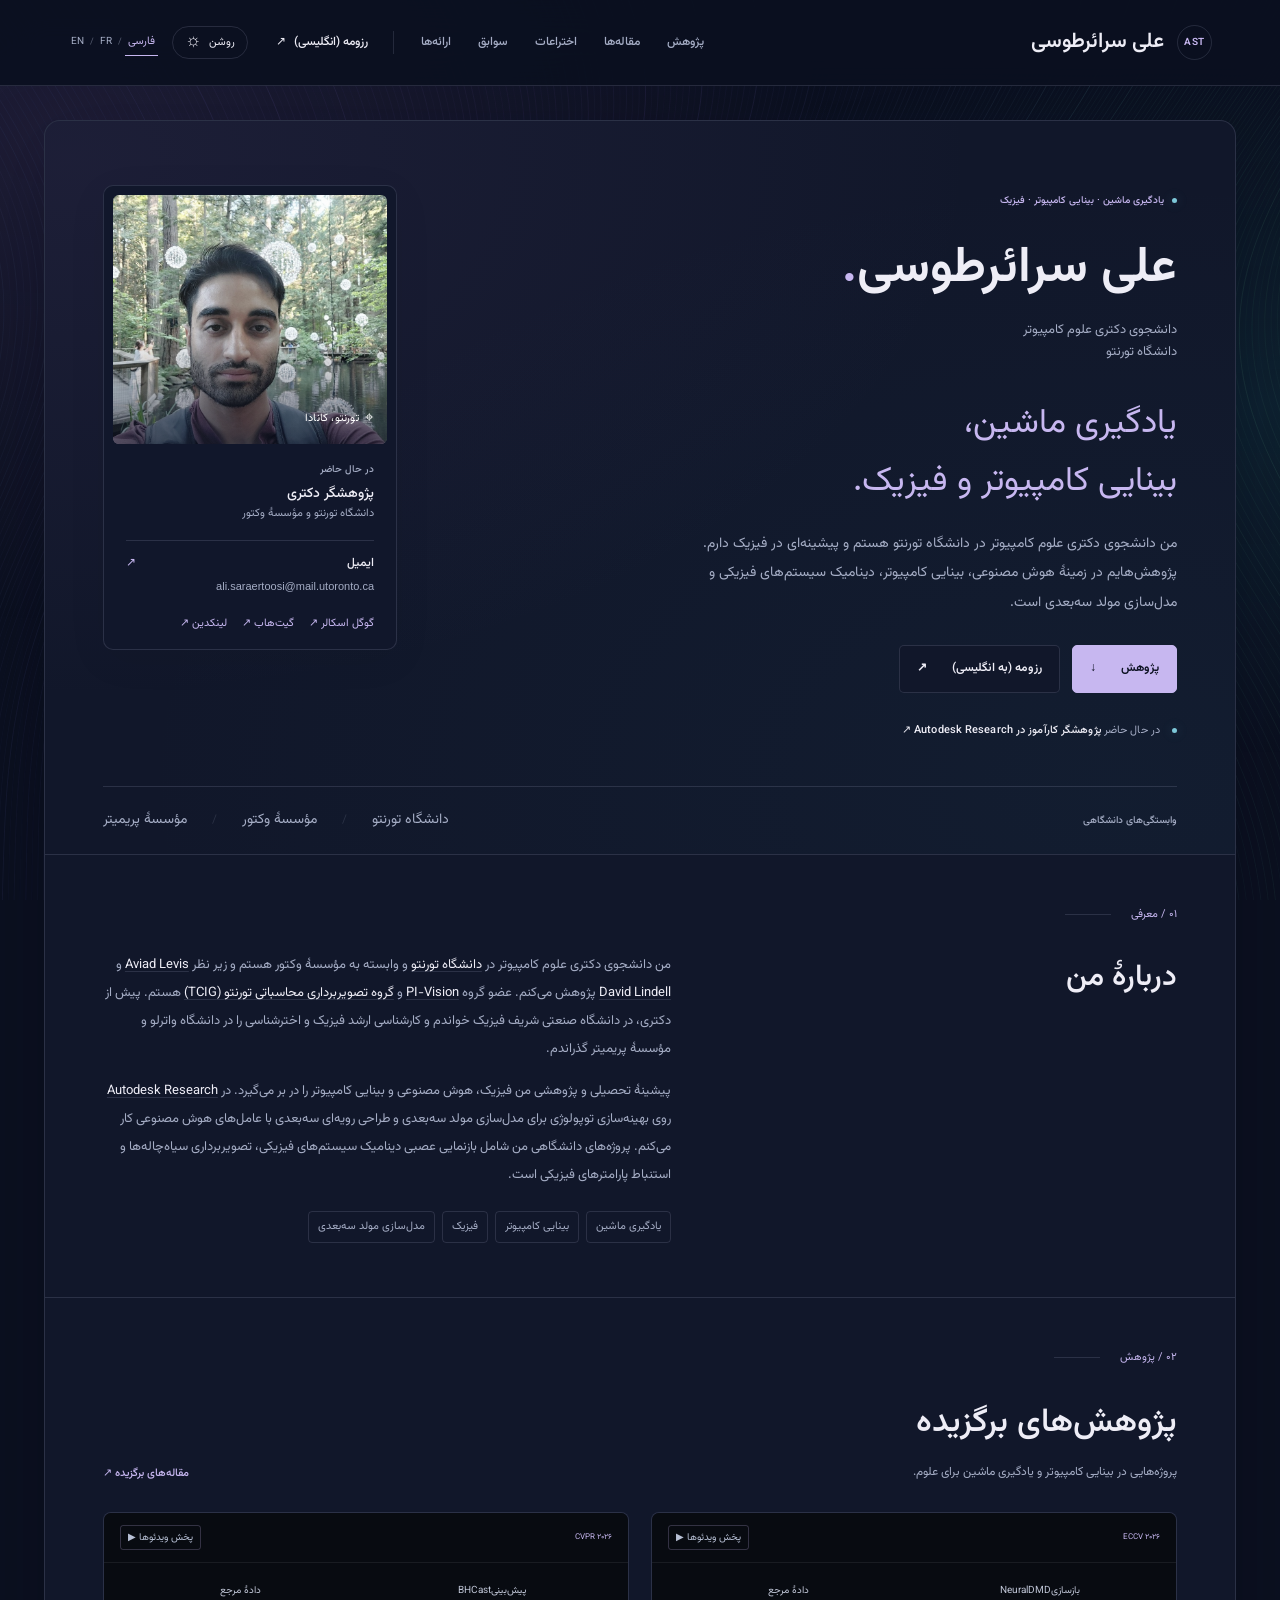
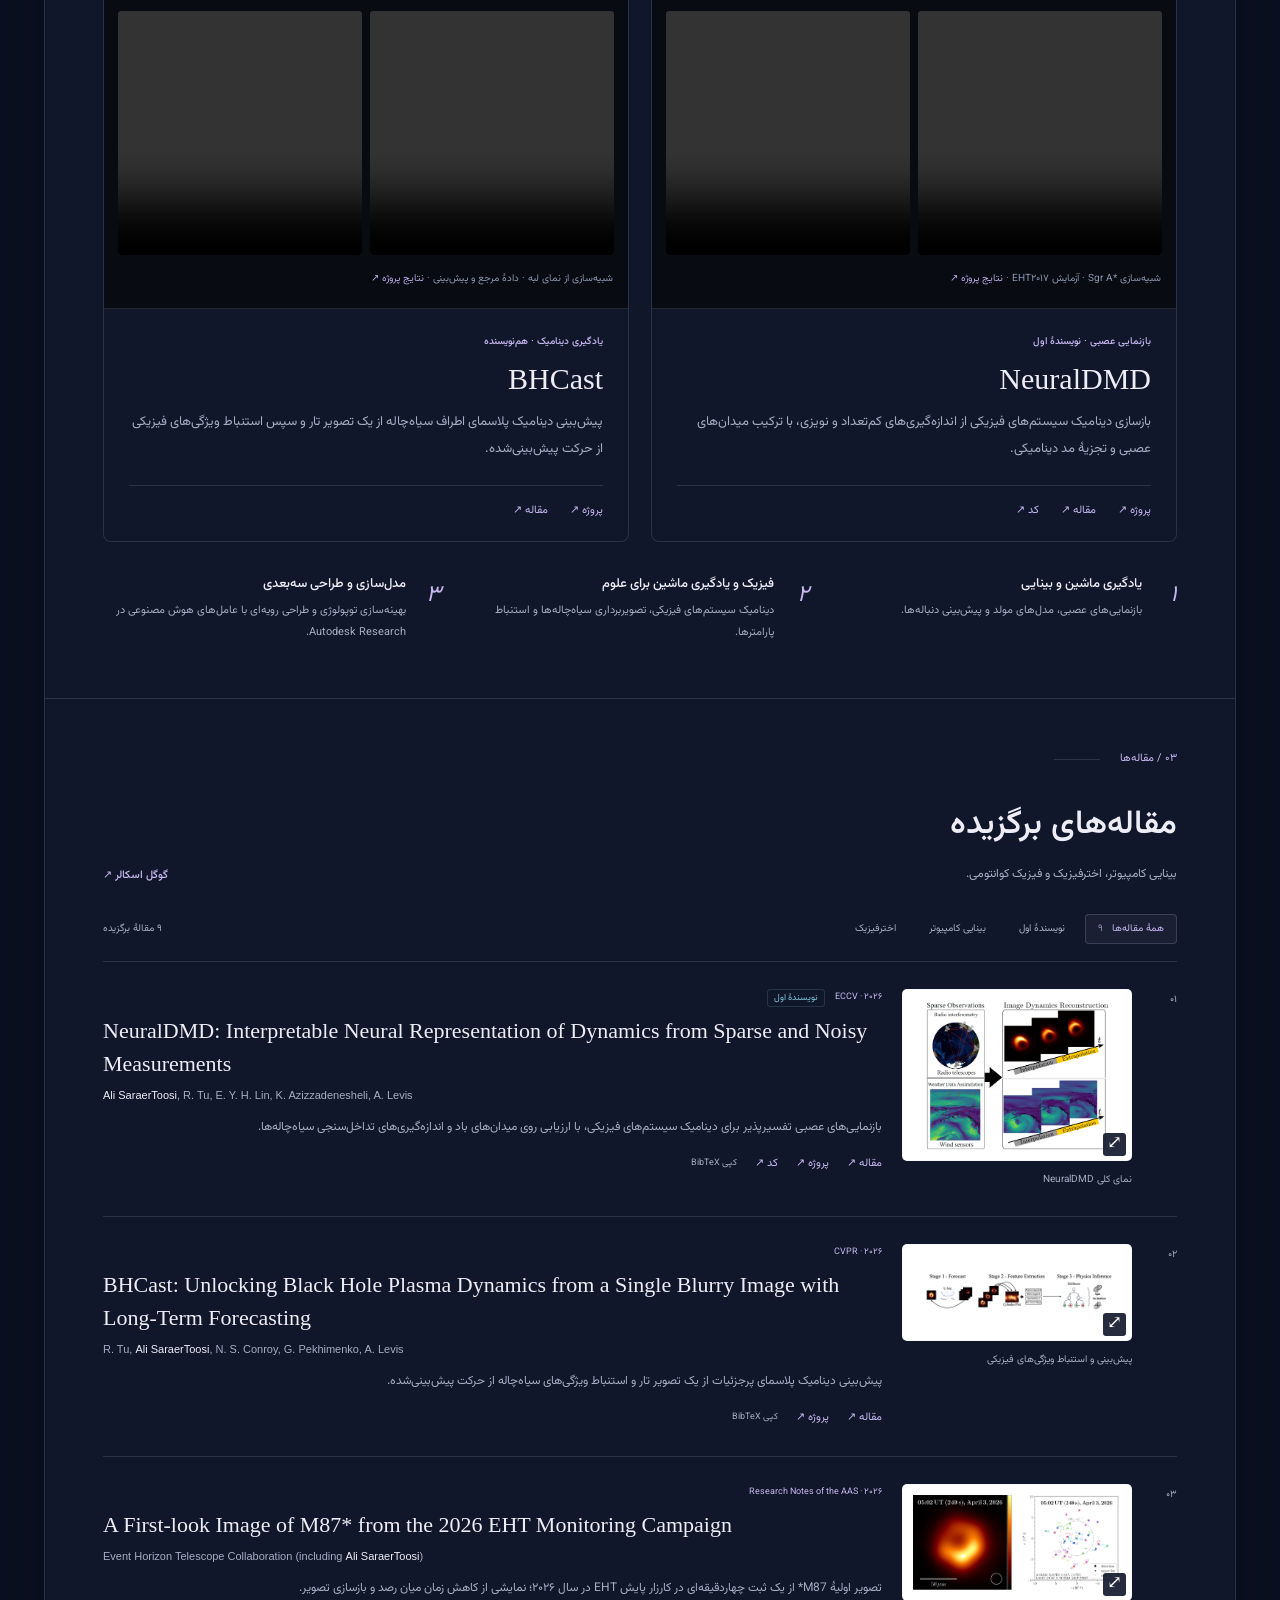
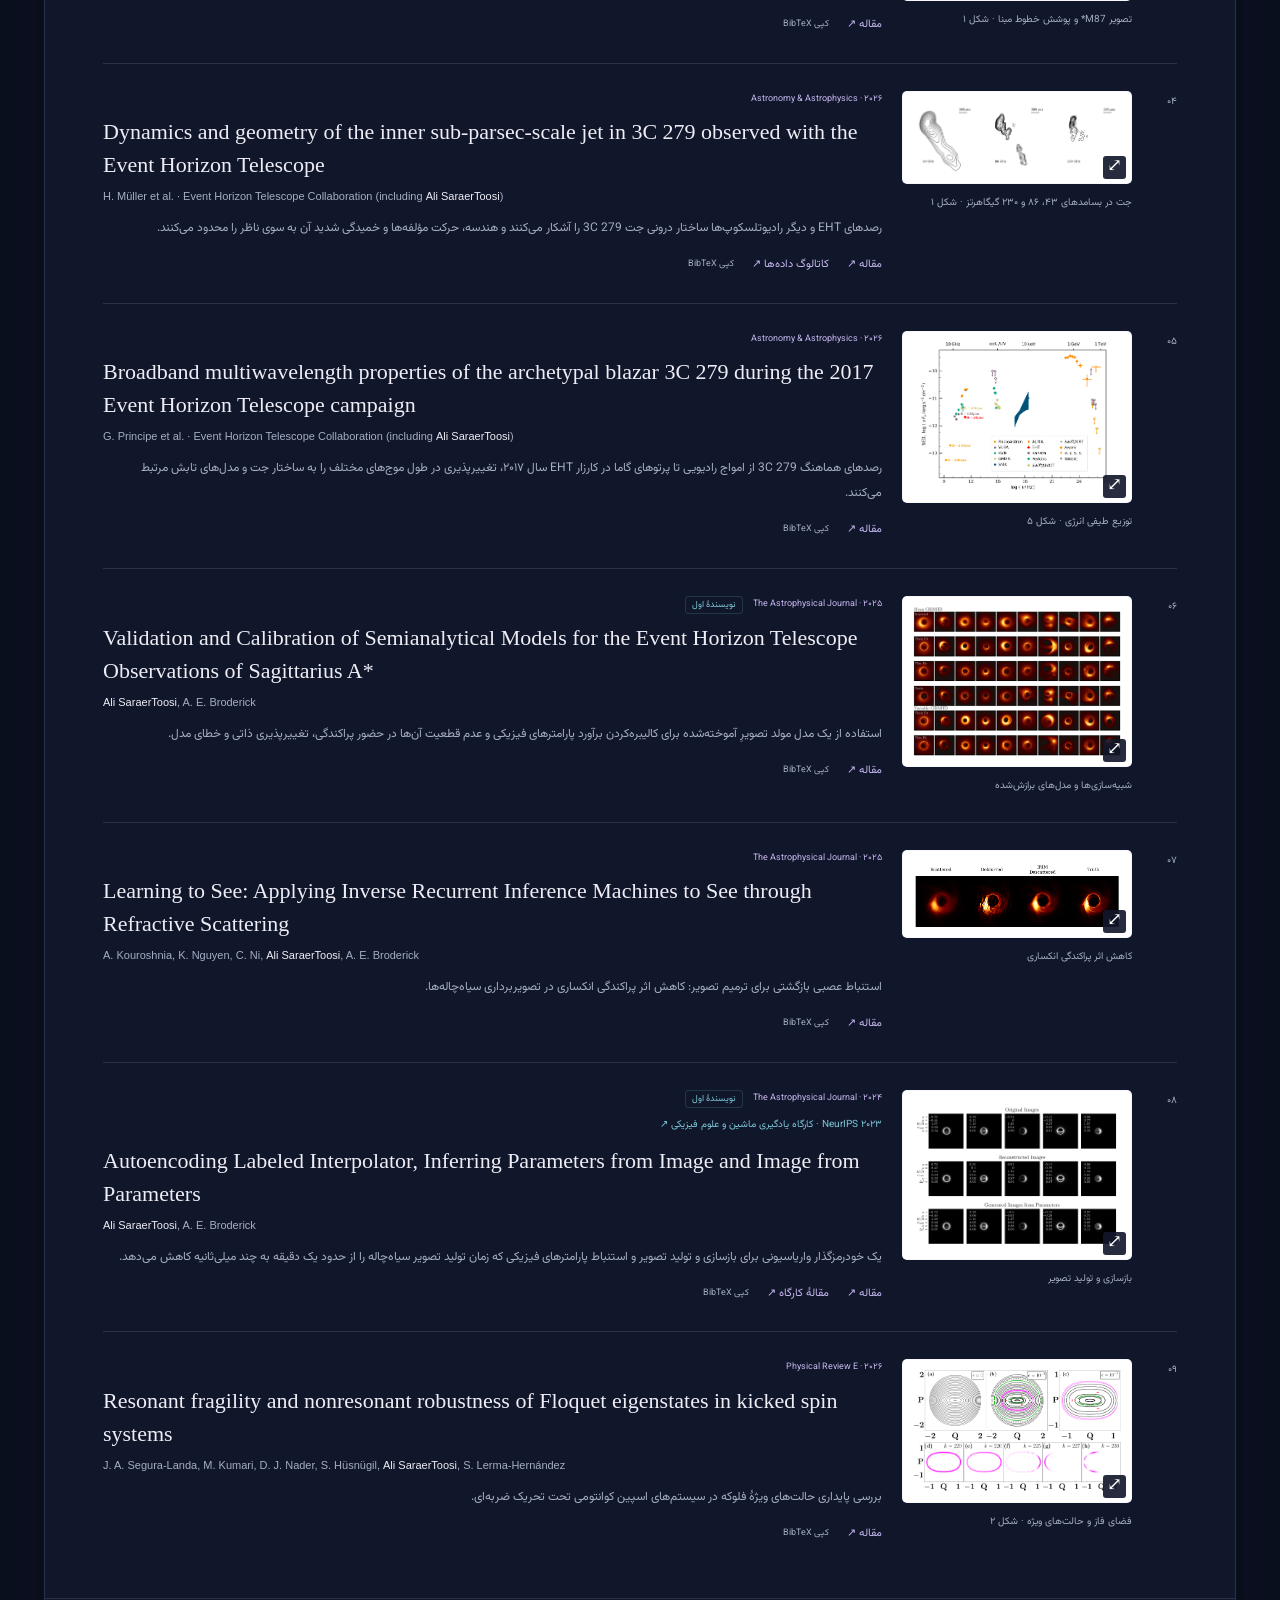
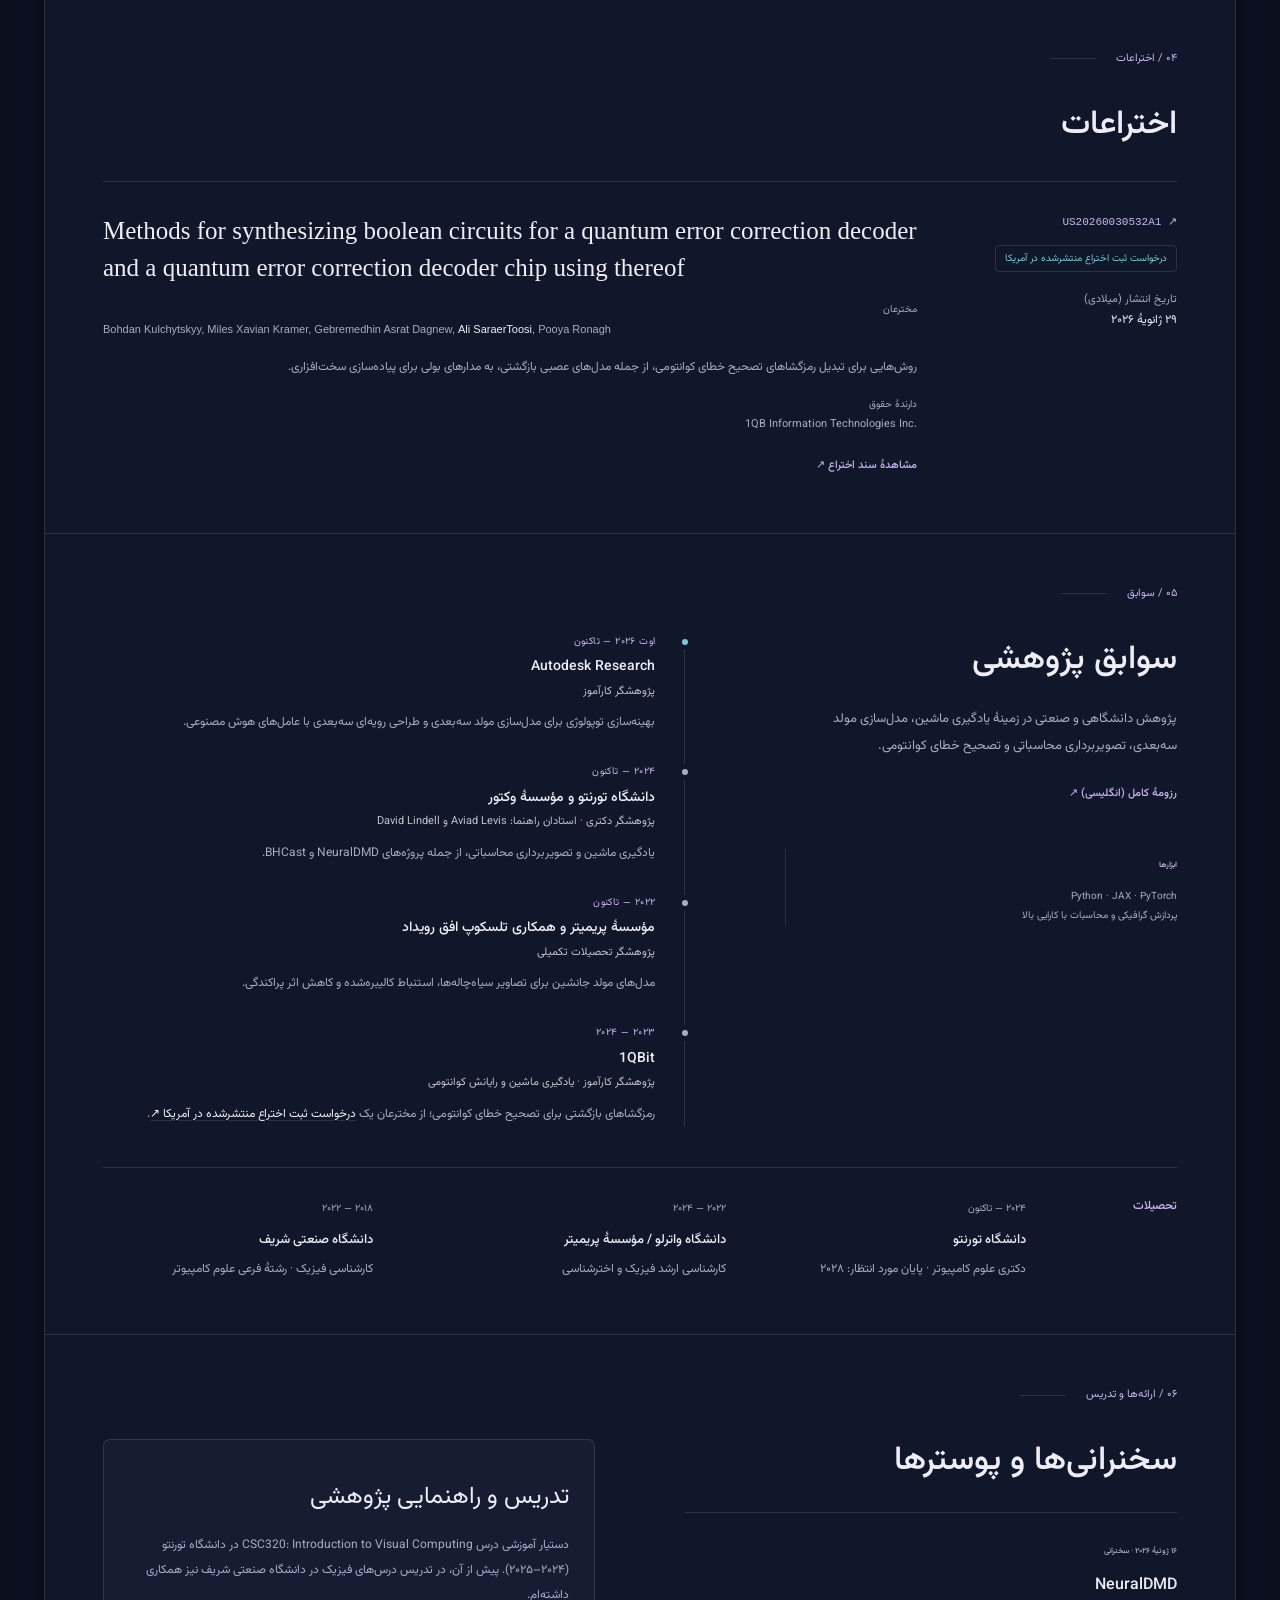
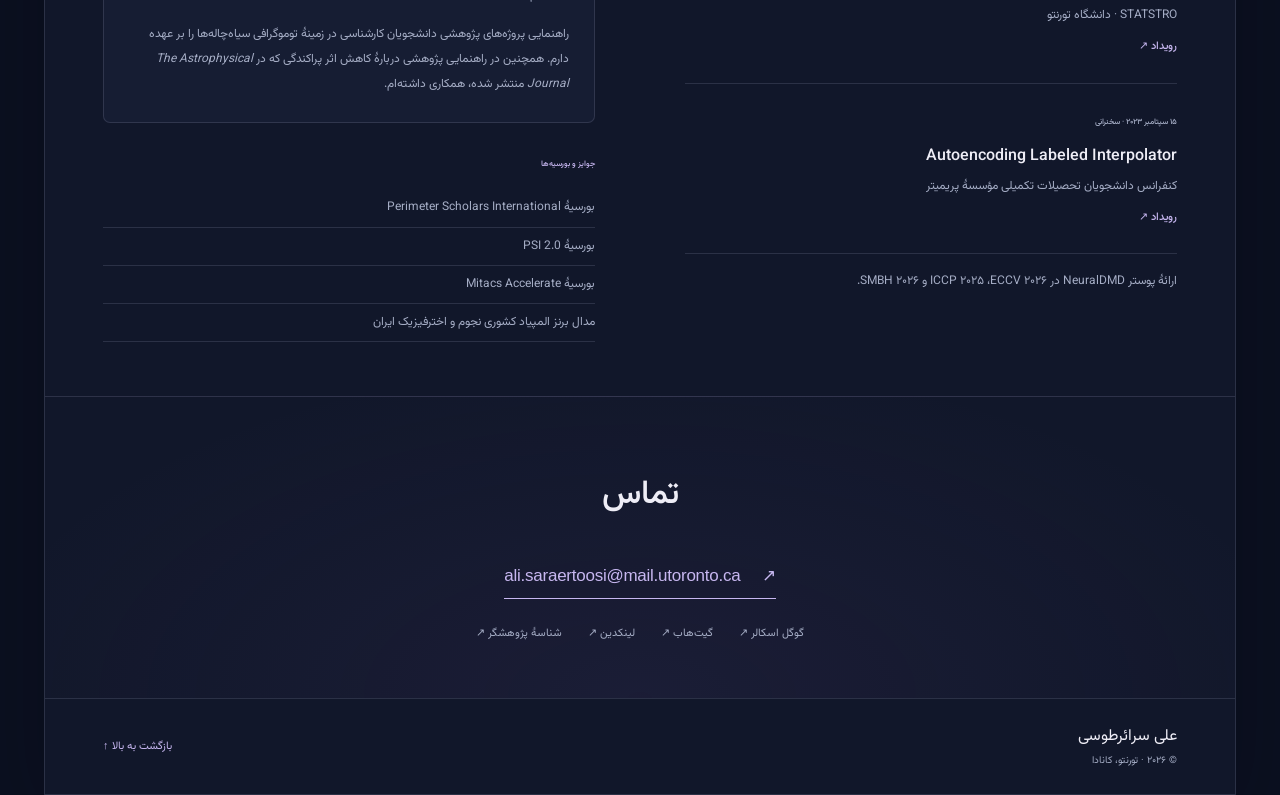
==== fa/index.html @ f3472988 "Add personal academic website Add English, French, and Persian versions with research projects, publ" ====
<!doctype html>
<html lang="fa" dir="rtl" data-theme="dark">
<head>
  <meta charset="utf-8">
  <meta name="viewport" content="width=device-width, initial-scale=1">
  <meta name="theme-color" content="#101427">
  <title>علی سرائرطوسی — یادگیری ماشین، بینایی کامپیوتر و فیزیک</title>
  <meta name="description" content="علی سرائرطوسی، دانشجوی دکتری علوم کامپیوتر در دانشگاه تورنتو، با پیشینهٔ فیزیک و پژوهش در هوش مصنوعی، بینایی کامپیوتر و مدل‌سازی مولد سه‌بعدی.">
  <meta property="og:title" content="علی سرائرطوسی — پژوهش">
  <meta property="og:description" content="دانشجوی دکتری علوم کامپیوتر در دانشگاه تورنتو؛ پژوهش در یادگیری ماشین، بینایی کامپیوتر، فیزیک و مدل‌سازی مولد سه‌بعدی.">
  <meta property="og:type" content="website">
  <link rel="alternate" hreflang="en" href="../index.html">
  <link rel="alternate" hreflang="fr" href="../fr/index.html">
  <link rel="alternate" hreflang="fa" href="index.html">
  <link rel="alternate" hreflang="x-default" href="../index.html">
  <link rel="icon" href="../assets/favicon.svg" type="image/svg+xml">
  <link rel="stylesheet" href="../styles.css">
  <script>try{document.documentElement.dataset.theme=localStorage.getItem('ali-theme')||'dark'}catch(e){}</script>
  <script src="../script.js" defer></script>
</head>
<body>
  <a class="skip-link" href="#main">رفتن به محتوای اصلی</a>
  <div class="ambient" aria-hidden="true"><canvas id="flow-field"></canvas></div>
  <header class="site-header">
    <div class="header-inner">
      <a class="wordmark" href="#home" aria-label="علی سرائرطوسی، صفحهٔ اصلی"><span class="monogram" dir="ltr" lang="en" aria-hidden="true">AST</span><span>علی سرائرطوسی</span></a>
      <button class="menu-toggle" type="button" aria-label="فهرست راهبری" aria-expanded="false" aria-controls="navigation"><span class="menu-label">فهرست</span> <span aria-hidden="true">☰</span></button>
      <nav id="navigation" aria-label="راهبری اصلی">
        <a href="#research">پژوهش</a><a href="#publications">مقاله‌ها</a><a href="#patents">اختراعات</a><a href="#experience">سوابق</a><a href="#talks">ارائه‌ها</a>
        <a class="nav-cv" href="../assets/Ali_SaraerToosi_resume.pdf" target="_blank" rel="noopener">رزومه (انگلیسی) <span aria-hidden="true">↗</span></a>
      </nav>
      <div class="header-controls">
        <div class="language-switch" role="group" aria-label="زبان وب‌سایت" dir="ltr"><a href="../index.html" lang="en" hreflang="en" aria-label="Read the site in English">EN</a><span aria-hidden="true">/</span><a href="../fr/index.html" lang="fr" hreflang="fr" aria-label="Lire le site en français">FR</a><span aria-hidden="true">/</span><a href="index.html" lang="fa" hreflang="fa" aria-label="نسخهٔ فارسی" aria-current="page">فارسی</a></div>
        <button class="theme-toggle" type="button" aria-label="تغییر به پوستهٔ روشن" title="تغییر پوسته"><span class="theme-symbol" aria-hidden="true">☼</span><span class="theme-label">روشن</span></button>
      </div>
    </div>
  </header>
  <main id="main" class="page-shell">
    <section class="hero" id="home" aria-labelledby="name">
      <div class="hero-copy">
        <p class="eyebrow"><span class="status-dot"></span> یادگیری ماشین · بینایی کامپیوتر · فیزیک</p>
        <h1 id="name">علی سرائرطوسی<span class="name-period">.</span></h1>
        <p class="position">دانشجوی دکتری علوم کامپیوتر <span>دانشگاه تورنتو</span></p>
        <h2 class="hero-statement">یادگیری ماشین،<br>بینایی کامپیوتر و فیزیک.</h2>
        <p class="hero-description">من دانشجوی دکتری علوم کامپیوتر در دانشگاه تورنتو هستم و پیشینه‌ای در فیزیک دارم. پژوهش‌هایم در زمینهٔ هوش مصنوعی، بینایی کامپیوتر، دینامیک سیستم‌های فیزیکی و مدل‌سازی مولد سه‌بعدی است.</p>
        <div class="hero-actions"><a class="button primary" href="#research">پژوهش <span aria-hidden="true">↓</span></a><a class="button secondary" href="../assets/Ali_SaraerToosi_resume.pdf" target="_blank" rel="noopener">رزومه (به انگلیسی) <span aria-hidden="true">↗</span></a></div>
        <div class="hero-note"><span class="status-dot" aria-hidden="true"></span><p>در حال حاضر <a href="#experience"><strong>پژوهشگر کارآموز در <bdi lang="en" dir="ltr">Autodesk Research</bdi> ↗</strong></a></p></div>
      </div>
      <aside class="profile-card" aria-label="معرفی و اطلاعات تماس">
        <div class="portrait-wrap"><img class="portrait" src="../assets/headshot.jpg" alt="علی سرائرطوسی" width="800" height="800"><span class="portrait-location"><span aria-hidden="true">⌖</span> تورنتو، کانادا</span></div>
        <div class="profile-details"><p class="eyebrow">در حال حاضر</p><p class="profile-role">پژوهشگر دکتری <span>دانشگاه تورنتو و مؤسسهٔ وکتور</span></p><div class="profile-divider"></div><a class="email-link" href="mailto:ali.saraertoosi@mail.utoronto.ca">ایمیل <span aria-hidden="true">↗</span><span class="email-address" dir="ltr">ali.saraertoosi@mail.utoronto.ca</span></a><div class="profile-links"><a href="https://scholar.google.com/citations?user=lmCaJEsAAAAJ&hl=en" target="_blank" rel="noopener">گوگل اسکالر ↗</a><a href="https://github.com/as2c" target="_blank" rel="noopener">گیت‌هاب ↗</a><a href="https://www.linkedin.com/in/ali-saraer/" target="_blank" rel="noopener">لینکدین ↗</a></div></div>
      </aside>
      <div class="affiliations"><span class="eyebrow">وابستگی‌های دانشگاهی</span><a href="https://www.utoronto.ca/" target="_blank" rel="noopener">دانشگاه تورنتو</a><span class="affiliation-separator">/</span><a href="https://vectorinstitute.ai/" target="_blank" rel="noopener">مؤسسهٔ وکتور</a><span class="affiliation-separator">/</span><a href="https://perimeterinstitute.ca/people/ali-saraertoosi" target="_blank" rel="noopener">مؤسسهٔ پریمیتر</a></div>
    </section>

    <section class="section about-section" id="about" aria-labelledby="about-title">
      <div class="section-label"><span>۰۱ / معرفی</span><span class="label-line"></span></div>
      <div class="about-layout"><h2 id="about-title">دربارهٔ من</h2><div class="about-copy"><p>من دانشجوی دکتری علوم کامپیوتر در <a href="https://www.utoronto.ca/" target="_blank" rel="noopener">دانشگاه تورنتو</a> و وابسته به مؤسسهٔ وکتور هستم و زیر نظر <a href="https://www.aviadlevis.info/" target="_blank" rel="noopener"><bdi lang="en" dir="ltr">Aviad Levis</bdi></a> و <a href="https://davidlindell.com/" target="_blank" rel="noopener"><bdi lang="en" dir="ltr">David Lindell</bdi></a> پژوهش می‌کنم. عضو گروه <a href="https://pi-vision.github.io/people/#ali" target="_blank" rel="noopener"><bdi lang="en" dir="ltr">PI-Vision</bdi></a> و <a href="https://tcig.ca/people#:~:text=Ali%20SaraerToosi" target="_blank" rel="noopener">گروه تصویربرداری محاسباتی تورنتو (<bdi lang="en" dir="ltr">TCIG</bdi>)</a> هستم. پیش از دکتری، در دانشگاه صنعتی شریف فیزیک خواندم و کارشناسی ارشد فیزیک و اخترشناسی را در دانشگاه واترلو و مؤسسهٔ پریمیتر گذراندم.</p><p>پیشینهٔ تحصیلی و پژوهشی من فیزیک، هوش مصنوعی و بینایی کامپیوتر را در بر می‌گیرد. در <a href="#experience"><bdi lang="en" dir="ltr">Autodesk Research</bdi></a> روی بهینه‌سازی توپولوژی برای مدل‌سازی مولد سه‌بعدی و طراحی رویه‌ای سه‌بعدی با عامل‌های هوش مصنوعی کار می‌کنم. پروژه‌های دانشگاهی من شامل بازنمایی عصبی دینامیک سیستم‌های فیزیکی، تصویربرداری سیاه‌چاله‌ها و استنباط پارامترهای فیزیکی است.</p><div class="tags"><span>یادگیری ماشین</span><span>بینایی کامپیوتر</span><span>فیزیک</span><span>مدل‌سازی مولد سه‌بعدی</span></div></div></div>
    </section>

    <section class="section research-section" id="research" aria-labelledby="research-title">
      <div class="section-label"><span>۰۲ / پژوهش</span><span class="label-line"></span></div>
      <div class="section-heading"><div><h2 id="research-title">پژوهش‌های برگزیده</h2><p>پروژه‌هایی در بینایی کامپیوتر و یادگیری ماشین برای علوم.</p></div><a class="text-link" href="#publications">مقاله‌های برگزیده <span aria-hidden="true">↗</span></a></div>
      <div class="featured-grid">
        <article class="feature-card">
          <figure class="project-media" data-project="NeuralDMD" aria-label="نتایج پژوهش NeuralDMD">
            <div class="media-bar"><span><bdi lang="en" dir="ltr">ECCV ۲۰۲۶</bdi></span><button class="media-toggle" type="button" aria-label="توقف ویدئوهای NeuralDMD">توقف ویدئوها Ⅱ</button></div>
            <div class="media-comparison" dir="ltr">
              <div class="media-panel"><span>دادهٔ مرجع</span><video muted autoplay loop playsinline controls preload="metadata" aria-label="آزمایش NeuralDMD: دینامیک شبیه‌سازی‌شدهٔ سیاه‌چاله به‌عنوان مرجع"><source src="../assets/neuraldmd-ground-truth.mp4" type="video/mp4">ویدئو را در <a href="https://neuraldmd.vercel.app/">صفحهٔ پروژهٔ <bdi lang="en" dir="ltr">NeuralDMD</bdi></a>.</video></div>
              <div class="media-panel"><span>بازسازی <bdi lang="en" dir="ltr">NeuralDMD</bdi></span><video muted autoplay loop playsinline controls preload="metadata" aria-label="بازسازی دینامیک شبیه‌سازی‌شدهٔ سیاه‌چاله با NeuralDMD"><source src="../assets/neuraldmd-reconstruction.mp4" type="video/mp4">ویدئو را در <a href="https://neuraldmd.vercel.app/">صفحهٔ پروژهٔ <bdi lang="en" dir="ltr">NeuralDMD</bdi></a>.</video></div>
            </div>
            <figcaption>شبیه‌سازی <bdi lang="en" dir="ltr">Sgr A*</bdi> · آزمایش <bdi lang="en" dir="ltr">EHT۲۰۱۷</bdi> · <a href="https://neuraldmd.vercel.app/" target="_blank" rel="noopener">نتایج پروژه ↗</a></figcaption>
          </figure>
          <div class="feature-body"><p class="eyebrow">بازنمایی عصبی · نویسندهٔ اول</p><h3 lang="en"><bdi dir="ltr">NeuralDMD</bdi></h3><p>بازسازی دینامیک سیستم‌های فیزیکی از اندازه‌گیری‌های کم‌تعداد و نویزی، با ترکیب میدان‌های عصبی و تجزیهٔ مد دینامیکی.</p><div class="card-links"><a href="https://neuraldmd.vercel.app/" target="_blank" rel="noopener">پروژه <span aria-hidden="true">↗</span></a><a href="https://doi.org/10.1007/978-3-032-37447-9_1" target="_blank" rel="noopener">مقاله ↗</a><a href="https://github.com/as2c/NeuralDMD" target="_blank" rel="noopener">کد ↗</a></div></div>
        </article>
        <article class="feature-card">
          <figure class="project-media" data-project="BHCast" aria-label="نتایج پژوهش BHCast">
            <div class="media-bar"><span><bdi lang="en" dir="ltr">CVPR ۲۰۲۶</bdi></span><button class="media-toggle" type="button" aria-label="توقف ویدئوهای BHCast">توقف ویدئوها Ⅱ</button></div>
            <div class="media-comparison" dir="ltr">
              <div class="media-panel"><span>دادهٔ مرجع</span><video muted autoplay loop playsinline controls preload="metadata" aria-label="آزمایش BHCast: دینامیک شبیه‌سازی‌شدهٔ پلاسمای سیاه‌چاله به‌عنوان مرجع"><source src="../assets/bhcast-ground-truth.mp4" type="video/mp4">ویدئو را در <a href="https://bhcast.cs.toronto.edu/">صفحهٔ پروژهٔ <bdi lang="en" dir="ltr">BHCast</bdi></a>.</video></div>
              <div class="media-panel"><span>پیش‌بینی <bdi lang="en" dir="ltr">BHCast</bdi></span><video muted autoplay loop playsinline controls preload="metadata" aria-label="پیش‌بینی دینامیک شبیه‌سازی‌شدهٔ پلاسمای سیاه‌چاله با BHCast"><source src="../assets/bhcast-forecast.mp4" type="video/mp4">ویدئو را در <a href="https://bhcast.cs.toronto.edu/">صفحهٔ پروژهٔ <bdi lang="en" dir="ltr">BHCast</bdi></a>.</video></div>
            </div>
            <figcaption>شبیه‌سازی از نمای لبه · دادهٔ مرجع و پیش‌بینی · <a href="https://bhcast.cs.toronto.edu/" target="_blank" rel="noopener">نتایج پروژه ↗</a></figcaption>
          </figure>
          <div class="feature-body"><p class="eyebrow">یادگیری دینامیک · هم‌نویسنده</p><h3 lang="en"><bdi dir="ltr">BHCast</bdi></h3><p>پیش‌بینی دینامیک پلاسمای اطراف سیاه‌چاله از یک تصویر تار و سپس استنباط ویژگی‌های فیزیکی از حرکت پیش‌بینی‌شده.</p><div class="card-links"><a href="https://bhcast.cs.toronto.edu/" target="_blank" rel="noopener">پروژه <span aria-hidden="true">↗</span></a><a href="https://arxiv.org/abs/2603.26777" target="_blank" rel="noopener">مقاله ↗</a></div></div>
        </article>
      </div>
      <div class="research-directions"><article><span class="direction-number">۱</span><h3>یادگیری ماشین و بینایی</h3><p>بازنمایی‌های عصبی، مدل‌های مولد و پیش‌بینی دنباله‌ها.</p></article><article><span class="direction-number">۲</span><h3>فیزیک و یادگیری ماشین برای علوم</h3><p>دینامیک سیستم‌های فیزیکی، تصویربرداری سیاه‌چاله‌ها و استنباط پارامترها.</p></article><article><span class="direction-number">۳</span><h3>مدل‌سازی و طراحی سه‌بعدی</h3><p>بهینه‌سازی توپولوژی و طراحی رویه‌ای با عامل‌های هوش مصنوعی در <bdi lang="en" dir="ltr">Autodesk Research</bdi>.</p></article></div>
    </section>

    <section class="section publications-section" id="publications" aria-labelledby="publications-title">
      <div class="section-label"><span>۰۳ / مقاله‌ها</span><span class="label-line"></span></div>
      <div class="section-heading"><div><h2 id="publications-title">مقاله‌های برگزیده</h2><p>بینایی کامپیوتر، اخترفیزیک و فیزیک کوانتومی.</p></div><a class="text-link" href="https://scholar.google.com/citations?user=lmCaJEsAAAAJ&hl=en" target="_blank" rel="noopener">گوگل اسکالر ↗</a></div>
      <div class="publication-controls"><div class="filters" role="group" aria-label="فیلتر مقاله‌ها"><button type="button" class="filter active" data-filter="all" aria-pressed="true">همهٔ مقاله‌ها <span>۹</span></button><button type="button" class="filter" data-filter="first" aria-pressed="false">نویسندهٔ اول</button><button type="button" class="filter" data-filter="vision" aria-pressed="false">بینایی کامپیوتر</button><button type="button" class="filter" data-filter="astro" aria-pressed="false">اخترفیزیک</button></div><span id="publication-count" class="publication-count" aria-live="polite">۹ مقالهٔ برگزیده</span></div>
      <div id="publication-list" class="publication-list"></div>
      <noscript><p>مقاله‌های برگزیده و فهرست کامل آثار را در <a href="https://scholar.google.com/citations?user=lmCaJEsAAAAJ&hl=en"><bdi lang="en" dir="ltr">Google Scholar</bdi></a> ببینید.</p></noscript>
    </section>

    <section class="section patents-section" id="patents" aria-labelledby="patents-title">
      <div class="section-label"><span>۰۴ / اختراعات</span><span class="label-line"></span></div>
      <div class="section-heading"><h2 id="patents-title">اختراعات</h2></div>
      <div id="patent-list" class="patent-list"></div>
      <noscript><p><a href="https://patents.google.com/patent/US20260030532A1/en" target="_blank" rel="noopener"><bdi lang="en" dir="ltr">US20260030532A1</bdi> · درخواست ثبت اختراع منتشرشده در آمریکا ↗</a></p></noscript>
    </section>

    <section class="section" id="experience" aria-labelledby="experience-title">
      <div class="section-label"><span>۰۵ / سوابق</span><span class="label-line"></span></div>
      <div class="experience-layout"><div class="experience-intro"><h2 id="experience-title">سوابق پژوهشی</h2><p>پژوهش دانشگاهی و صنعتی در زمینهٔ یادگیری ماشین، مدل‌سازی مولد سه‌بعدی، تصویربرداری محاسباتی و تصحیح خطای کوانتومی.</p><a class="text-link" href="../assets/Ali_SaraerToosi_resume.pdf" target="_blank" rel="noopener">رزومهٔ کامل (انگلیسی) ↗</a><div class="skills-note"><span class="eyebrow">ابزارها</span><p><bdi lang="en" dir="ltr">Python · JAX · PyTorch</bdi><br>پردازش گرافیکی و محاسبات با کارایی بالا</p></div></div><div class="timeline"><article><span class="timeline-dot"></span><p class="timeline-date">اوت ۲۰۲۶ — تاکنون</p><h3 lang="en"><bdi dir="ltr">Autodesk Research</bdi></h3><p class="timeline-role">پژوهشگر کارآموز</p><p>بهینه‌سازی توپولوژی برای مدل‌سازی مولد سه‌بعدی و طراحی رویه‌ای سه‌بعدی با عامل‌های هوش مصنوعی.</p></article><article><span class="timeline-dot"></span><p class="timeline-date">۲۰۲۴ — تاکنون</p><h3>دانشگاه تورنتو و مؤسسهٔ وکتور</h3><p class="timeline-role">پژوهشگر دکتری · استادان راهنما: <bdi lang="en" dir="ltr">Aviad Levis</bdi> و <bdi lang="en" dir="ltr">David Lindell</bdi></p><p>یادگیری ماشین و تصویربرداری محاسباتی، از جمله پروژه‌های <bdi lang="en" dir="ltr">NeuralDMD</bdi> و <bdi lang="en" dir="ltr">BHCast</bdi>.</p></article><article><span class="timeline-dot"></span><p class="timeline-date">۲۰۲۲ — تاکنون</p><h3>مؤسسهٔ پریمیتر و همکاری تلسکوپ افق رویداد</h3><p class="timeline-role">پژوهشگر تحصیلات تکمیلی</p><p>مدل‌های مولد جانشین برای تصاویر سیاه‌چاله‌ها، استنباط کالیبره‌شده و کاهش اثر پراکندگی.</p></article><article><span class="timeline-dot"></span><p class="timeline-date">۲۰۲۳ — ۲۰۲۴</p><h3 lang="en"><bdi dir="ltr">1QBit</bdi></h3><p class="timeline-role">پژوهشگر کارآموز · یادگیری ماشین و رایانش کوانتومی</p><p>رمزگشاهای بازگشتی برای تصحیح خطای کوانتومی؛ از مخترعان یک <a href="#patents">درخواست ثبت اختراع منتشرشده در آمریکا ↗</a>.</p></article></div></div>
      <div class="education"><p class="eyebrow">تحصیلات</p><div><span class="education-years">۲۰۲۴ — تاکنون</span><h3>دانشگاه تورنتو</h3><p>دکتری علوم کامپیوتر · پایان مورد انتظار: ۲۰۲۸</p></div><div><span class="education-years">۲۰۲۲ — ۲۰۲۴</span><h3>دانشگاه واترلو / مؤسسهٔ پریمیتر</h3><p>کارشناسی ارشد فیزیک و اخترشناسی</p></div><div><span class="education-years">۲۰۱۸ — ۲۰۲۲</span><h3>دانشگاه صنعتی شریف</h3><p>کارشناسی فیزیک · رشتهٔ فرعی علوم کامپیوتر</p></div></div>
    </section>

    <section class="section community-section" id="talks" aria-labelledby="talks-title">
      <div class="section-label"><span>۰۶ / ارائه‌ها و تدریس</span><span class="label-line"></span></div>
      <div class="community-grid"><div><h2 id="talks-title">سخنرانی‌ها و پوسترها</h2><div class="talk-item"><span class="eyebrow">۱۶ ژوئیهٔ ۲۰۲۶ · سخنرانی</span><h3 lang="en"><bdi dir="ltr">NeuralDMD</bdi></h3><p><bdi lang="en" dir="ltr">STATSTRO</bdi> · دانشگاه تورنتو</p><a class="text-link" href="https://statstro.com/" target="_blank" rel="noopener">رویداد ↗</a></div><div class="talk-item"><span class="eyebrow">۱۵ سپتامبر ۲۰۲۳ · سخنرانی</span><h3 lang="en"><bdi dir="ltr">Autoencoding Labeled Interpolator</bdi></h3><p>کنفرانس دانشجویان تحصیلات تکمیلی مؤسسهٔ پریمیتر</p><a class="text-link" href="https://events.perimeterinstitute.ca/event/49/contributions/853/" target="_blank" rel="noopener">رویداد ↗</a></div><p class="poster-note">ارائهٔ پوستر <bdi lang="en" dir="ltr">NeuralDMD</bdi> در <bdi lang="en" dir="ltr">ECCV ۲۰۲۶</bdi>، <bdi lang="en" dir="ltr">ICCP ۲۰۲۵</bdi> و <bdi lang="en" dir="ltr">SMBH ۲۰۲۶</bdi>.</p></div><div class="community-aside"><article><h3>تدریس و راهنمایی پژوهشی</h3><p>دستیار آموزشی درس <bdi lang="en" dir="ltr">CSC320: Introduction to Visual Computing</bdi> در دانشگاه تورنتو (۲۰۲۴–۲۰۲۵). پیش از آن، در تدریس درس‌های فیزیک در دانشگاه صنعتی شریف نیز همکاری داشته‌ام.</p><p>راهنمایی پروژه‌های پژوهشی دانشجویان کارشناسی در زمینهٔ توموگرافی سیاه‌چاله‌ها را بر عهده دارم. همچنین در راهنمایی پژوهشی دربارهٔ کاهش اثر پراکندگی که در <em lang="en" dir="ltr">The Astrophysical Journal</em> منتشر شده، همکاری داشته‌ام.</p></article><article class="awards"><span class="eyebrow">جوایز و بورسیه‌ها</span><ul><li>بورسیهٔ <bdi lang="en" dir="ltr">Perimeter Scholars International</bdi></li><li>بورسیهٔ <bdi lang="en" dir="ltr">PSI 2.0</bdi></li><li>بورسیهٔ <bdi lang="en" dir="ltr">Mitacs Accelerate</bdi></li><li>مدال برنز المپیاد کشوری نجوم و اخترفیزیک ایران</li></ul></article></div></div>
    </section>

    <section class="contact-section" id="contact" aria-labelledby="contact-title"><h2 id="contact-title">تماس</h2><a class="contact-email" dir="ltr" href="mailto:ali.saraertoosi@mail.utoronto.ca">ali.saraertoosi@mail.utoronto.ca <span aria-hidden="true">↗</span></a><div class="contact-links"><a href="https://scholar.google.com/citations?user=lmCaJEsAAAAJ&hl=en" target="_blank" rel="noopener">گوگل اسکالر ↗</a><a href="https://github.com/as2c" target="_blank" rel="noopener">گیت‌هاب ↗</a><a href="https://www.linkedin.com/in/ali-saraer/" target="_blank" rel="noopener">لینکدین ↗</a><a href="https://orcid.org/0009-0003-4620-8448" target="_blank" rel="noopener">شناسهٔ پژوهشگر ↗</a></div></section>
    <footer><a class="footer-name" href="#home">علی سرائرطوسی<span>© ۲۰۲۶ · تورنتو، کانادا</span></a><a class="back-top" href="#home">بازگشت به بالا ↑</a></footer>
  </main>
  <div class="toast" role="status" aria-live="polite"></div>
</body>
</html>
---- styles.css ----
@charset "UTF-8";
@font-face{font-family:Vazirmatn;src:url('assets/Vazirmatn-Variable.woff2') format('woff2');font-weight:100 900;font-style:normal;font-display:swap}
:root{--bg:#0b1020;--surface:#11172a;--surface2:#161d33;--text:#eeedf6;--muted:#a5adc5;--accent:#c7b7f0;--accent2:#7dc7d8;--line:rgba(191,192,224,.15);--header:rgba(11,16,32,.9);--card:#11172b;--shadow:0 20px 80px #03061238;--serif:Georgia,'Times New Roman',serif;--sans:Inter,-apple-system,BlinkMacSystemFont,'Segoe UI',sans-serif;--mono:'SFMono-Regular',Consolas,monospace}
[data-theme=light]{--bg:#eaeaf2;--surface:#faf9fc;--surface2:#f0eef7;--text:#202237;--muted:#61667d;--accent:#6e4a9e;--accent2:#27748e;--line:rgba(60,51,93,.16);--header:rgba(250,249,252,.93);--card:#fff;--shadow:0 20px 80px #3733560b}
*{box-sizing:border-box}html{scroll-behavior:auto;scroll-padding-top:102px}body{margin:0;background:var(--bg);color:var(--text);font-family:var(--sans);font-size:15px;line-height:1.75;-webkit-font-smoothing:antialiased}a{color:inherit;text-decoration:none}button{font:inherit;color:inherit;cursor:pointer}button,a{-webkit-tap-highlight-color:transparent}a,button{touch-action:manipulation}a:focus-visible,button:focus-visible,summary:focus-visible{outline:2px solid var(--accent2);outline-offset:5px}::selection{background:#a88bd7;color:#fff}h1,h2,h3,p{margin:0}h1,h2,h3{font-weight:400}h2{font-family:var(--serif);font-size:37px;line-height:1.26;letter-spacing:-1.15px}h3{line-height:1.4}p{color:var(--muted)}img{max-width:100%;display:block}button{border:0;background:none}.skip-link{position:fixed;left:20px;top:-100px;z-index:10;padding:12px 24px;background:var(--accent);color:var(--bg)}.skip-link:focus{top:12px}.ambient{position:fixed;inset:0;z-index:-1;background:radial-gradient(ellipse at 5% 15%,#4f3e6f48,transparent 45%),radial-gradient(ellipse at 100% 45%,#1a657036,transparent 50%)}#flow-field{width:100%;height:100%;opacity:.6}[data-theme=light] #flow-field{opacity:.18}.site-header{height:86px;background:var(--header);border-bottom:1px solid var(--line);backdrop-filter:blur(20px);position:sticky;top:0;z-index:5}.header-inner{max-width:1192px;margin:auto;padding:0 24px;height:100%;display:flex;align-items:center;gap:28px}.wordmark{display:flex;align-items:center;gap:13px;font-family:var(--serif);font-size:20px;font-weight:600;letter-spacing:-.35px;margin-right:auto;white-space:nowrap}.monogram{width:35px;height:35px;display:inline-flex;align-items:center;justify-content:center;border:1px solid var(--line);border-radius:50%;font-size:10px;font-style:normal;letter-spacing:.4px;position:relative;color:var(--accent)}nav{display:flex;align-items:center;gap:27px;font-size:12px;font-weight:500}nav>a{color:var(--muted);transition:color .2s}nav>a:hover,nav>a.current{color:var(--accent)}.nav-cv{color:var(--text);border-left:1px solid var(--line);padding-left:25px}.nav-cv span{margin-left:5px}.theme-toggle{display:flex;align-items:center;justify-content:center;gap:7px;border:1px solid var(--line);border-radius:22px;padding:6px 12px;min-width:75px;font-size:11px;line-height:1.8}.theme-toggle:hover{background:var(--surface2)}.theme-symbol{font-size:18px;line-height:1}.menu-toggle{display:none}.page-shell{max-width:1192px;margin:34px auto 0;background:var(--surface);border:1px solid var(--line);border-radius:16px 16px 0 0;overflow:hidden;box-shadow:var(--shadow)}.hero{padding:64px 58px 0;position:relative;display:grid;grid-template-columns:minmax(0,1fr) 294px;column-gap:58px;background:radial-gradient(ellipse at 2% 5%,#71539420,transparent 55%),radial-gradient(ellipse at 90% 90%,#22657a13,transparent 65%)}.hero-copy{padding-top:7px}.eyebrow{font-family:var(--mono);font-size:9px;font-weight:500;text-transform:uppercase;letter-spacing:1.7px;line-height:1.7;color:var(--accent)}.hero-copy>.eyebrow{display:flex;align-items:center;gap:8px;letter-spacing:1.15px;font-size:9px;white-space:nowrap}.status-dot{height:5px;width:5px;display:inline-block;background:var(--accent2);border-radius:50%;box-shadow:0 0 12px #7dc7d84a;flex-shrink:0}h1{font-family:var(--serif);font-size:59px;line-height:1.18;letter-spacing:-2.5px;margin:20px 0 10px;white-space:nowrap}.name-period{color:var(--accent)}.position{font-size:13px;line-height:1.7}.position>span{display:block;color:var(--muted)}.hero-statement{font-size:36px;line-height:1.27;color:var(--accent);letter-spacing:-.9px;margin:32px 0 19px}.hero-description{font-size:14px;line-height:1.85;max-width:520px;color:var(--muted)}.hero-actions{display:flex;gap:12px;margin-top:27px}.button{display:inline-flex;align-items:center;justify-content:space-between;gap:25px;padding:12px 17px;border-radius:5px;font-size:11px;font-weight:600;line-height:1.8;transition:transform .2s,background .2s}.button:hover{transform:translateY(-2px)}.primary{background:var(--accent);color:var(--bg);border:1px solid var(--accent)}.secondary{border:1px solid var(--line);color:var(--text);background:var(--surface)}.secondary:hover{background:var(--surface2)}.hero-note{display:flex;align-items:center;gap:12px;margin:27px 0 32px}.small-orbit{font-size:29px;line-height:1;color:var(--accent2);opacity:.7}.hero-note p{font-size:10px;letter-spacing:.1px}.hero-note strong{font-weight:500;color:var(--text)}.profile-card{background:var(--card);border:1px solid var(--line);border-radius:10px;padding:9px 9px 0;align-self:start;box-shadow:0 10px 40px #0000000f}.portrait-wrap{position:relative;overflow:hidden;border-radius:6px}.portrait{width:100%;height:auto;aspect-ratio:1.1;object-fit:cover;object-position:center 55%;filter:saturate(.64);transition:filter .4s}.portrait:hover{filter:saturate(1)}.portrait-wrap:after{content:'';position:absolute;inset:55% 0 0;background:linear-gradient(transparent,#080b1e95);pointer-events:none}.portrait-location{position:absolute;left:14px;bottom:11px;z-index:1;font-size:9px;color:#fff;letter-spacing:.2px;display:flex;gap:6px;align-items:center}.portrait-location span{font-size:15px}.profile-details{padding:17px 13px 14px}.profile-details>.eyebrow{font-size:8px;letter-spacing:1.4px;color:var(--muted)}.profile-role{color:var(--text);font-size:13px;font-weight:500;line-height:1.6;margin:5px 0 0}.profile-role>span{color:var(--muted);font-size:10px;font-weight:400;display:block}.profile-divider{border-top:1px solid var(--line);margin:17px 0 12px}.email-link{display:block;font-size:11px;font-weight:500;line-height:1.7}.email-link>span:first-child{float:right;color:var(--accent)}.email-address{display:block;color:var(--muted);font-size:10px;font-weight:400;letter-spacing:-.15px;margin-top:4px}.profile-links{display:flex;gap:15px;margin-top:17px;font-size:9px;color:var(--accent)}.profile-links a:hover{text-decoration:underline}.affiliations{grid-column:1/-1;display:flex;align-items:center;gap:25px;border-top:1px solid var(--line);padding:23px 0;margin-top:13px;line-height:1.5}.affiliations>.eyebrow{font-size:8px;color:var(--muted);letter-spacing:1.4px;margin-right:auto}.affiliations>a{font-family:var(--serif);color:var(--muted);font-size:16px}.affiliations>a:hover{color:var(--accent)}.affiliation-separator{font-size:12px;color:var(--line)}.section{padding:49px 58px 54px;border-top:1px solid var(--line);scroll-margin-top:0}.section-label{display:flex;align-items:center;gap:20px;margin-bottom:27px}.section-label>span:first-child{color:var(--accent);font-family:var(--mono);font-size:9px;text-transform:uppercase;letter-spacing:1.7px;white-space:nowrap}.label-line{height:1px;width:46px;background:var(--line)}.about-layout{display:grid;grid-template-columns:.93fr 1.2fr;gap:66px}.about-layout h2{font-size:30px;letter-spacing:-.75px;line-height:1.4}.about-copy{font-size:12px;line-height:1.95}.about-copy p+p{margin-top:14px}.about-copy a,.timeline a{color:var(--text);text-decoration:underline;text-decoration-color:var(--line);text-underline-offset:3px}.about-copy a:hover,.timeline a:hover{color:var(--accent)}.tags{display:flex;flex-wrap:wrap;gap:7px;margin-top:21px}.tags span{border:1px solid var(--line);padding:3px 9px;border-radius:4px;font-size:9px;color:var(--muted)}.section-heading{display:flex;align-items:flex-end;justify-content:space-between;gap:20px;margin-bottom:28px}.section-heading p{font-size:12px;margin-top:9px}.text-link{font-size:10px;font-weight:500;color:var(--accent);white-space:nowrap;display:inline-block;line-height:1.8}.text-link:hover{text-decoration:underline;text-underline-offset:4px}.featured-grid{display:grid;grid-template-columns:1fr 1fr;gap:22px}.feature-card{border:1px solid var(--line);border-radius:8px;overflow:hidden;background:var(--card);transition:transform .25s,border-color .25s}.feature-card:hover{transform:translateY(-3px);border-color:#a69ac550}.feature-body{padding:24px 25px 20px}.feature-body>.eyebrow{font-size:8px;letter-spacing:1.15px}.feature-body h3{font-family:var(--serif);font-size:30px;letter-spacing:-.6px;margin:8px 0 9px}.feature-body>p:not(.eyebrow){font-size:12px;line-height:1.9;min-height:68px}.card-links{display:flex;gap:22px;margin-top:21px;padding-top:14px;border-top:1px solid var(--line);font-size:10px;color:var(--accent)}.card-links>a:hover{color:var(--text)}.art-note{font-size:8px;text-align:right;color:var(--muted);margin-top:9px;opacity:.75}.research-directions{display:grid;grid-template-columns:1fr 1fr 1fr;gap:30px;margin-top:33px}.research-directions article{position:relative;padding-left:25px}.direction-number{position:absolute;top:-2px;left:0;font-family:var(--serif);font-size:18px;font-style:italic;color:var(--accent)}.research-directions h3{font-size:12px;font-weight:500;margin-bottom:7px}.research-directions p{font-size:10px;line-height:1.9}.publication-controls{display:flex;justify-content:space-between;align-items:center;border-bottom:1px solid var(--line);padding-bottom:17px;gap:12px}.filters{display:flex;gap:7px;flex-wrap:wrap}.filter{font-size:9px;padding:6px 12px;border-radius:4px;border:1px solid transparent;color:var(--muted);line-height:1.6}.filter:hover{color:var(--text);background:var(--surface2)}.filter.active{border:1px solid #c7b7f033;background:#c7b7f00d;color:var(--accent)}.filter span{margin-left:8px;opacity:.7}.publication-count{font-family:var(--mono);font-size:8px;color:var(--muted);white-space:nowrap}.publication{display:grid;grid-template-columns:25px minmax(0,1fr);gap:15px;padding:27px 0;border-bottom:1px solid var(--line)}.publication:last-child{border:0;padding-bottom:0}.pub-number{font-family:var(--mono);font-size:9px;line-height:1.5;color:var(--muted);padding-top:3px}.pub-top{display:flex;align-items:center;gap:10px;margin-bottom:7px}.pub-venue{font-family:var(--mono);font-size:8px;color:var(--accent);text-transform:uppercase;letter-spacing:.8px}.pub-badge{font-size:8px;color:var(--accent2);border:1px solid #7dc7d82b;border-radius:3px;padding:0 6px;line-height:1.8}.pub-title{font-family:var(--serif);font-size:20px;line-height:1.5;letter-spacing:-.2px;max-width:900px}.pub-title a:hover{color:var(--accent)}.pub-authors{font-size:10px;line-height:1.8;margin-top:6px}.pub-authors strong{color:var(--text);font-weight:500}.pub-summary{font-size:11px;margin-top:9px;line-height:1.85;max-width:850px}.pub-actions{display:flex;align-items:center;gap:18px;font-size:9px;margin-top:13px;color:var(--accent)}.pub-actions>a:hover{text-decoration:underline}.bib-button{font-size:9px;padding:0;color:var(--muted)}.bib-button:hover{color:var(--accent)}.publication[hidden]{display:none}.experience-layout{display:grid;grid-template-columns:.8fr 1.2fr;gap:95px}.experience-intro>p{font-size:12px;line-height:1.9;margin:18px 0}.skills-note{border-left:1px solid var(--line);padding-left:15px;margin-top:42px}.skills-note .eyebrow{font-size:8px}.skills-note p{font-size:10px;margin-top:8px;line-height:1.9}.timeline{border-left:1px solid var(--line);margin:0 0 0 5px;padding-left:29px}.timeline article{position:relative;padding-bottom:28px}.timeline article:last-child{padding-bottom:0}.timeline-dot{width:6px;height:6px;border-radius:50%;position:absolute;left:-33px;top:7px;background:var(--muted);box-shadow:0 0 0 5px var(--surface)}.timeline article:first-child .timeline-dot{background:var(--accent2)}.timeline-date{font-size:8px;font-family:var(--mono);letter-spacing:.4px;color:var(--accent)}.timeline h3{font-size:14px;font-weight:500;margin:7px 0 3px}.timeline-role{font-size:10px;color:var(--text);opacity:.8;margin-bottom:8px}.timeline article>p:last-child{font-size:11px;line-height:1.85}.education{border-top:1px solid var(--line);margin-top:41px;padding-top:25px;display:grid;grid-template-columns:.45fr 1fr 1.2fr 1fr;gap:30px}.education>.eyebrow{font-size:8px;padding-top:2px}.education-years{font-family:var(--mono);font-size:8px;color:var(--muted)}.education h3{font-size:11px;margin:6px 0 5px;font-weight:500}.education p{font-size:9px;line-height:1.9}.community-grid{display:grid;grid-template-columns:1fr 1fr;gap:90px}.community-grid h2{font-size:33px;margin-bottom:23px}.talk-item{padding:22px 0;border-top:1px solid var(--line)}.talk-item .eyebrow{font-size:8px;color:var(--muted);letter-spacing:.5px}.talk-item h3{font-size:13px;font-weight:500;margin-top:8px}.talk-item p{font-size:10px;margin:4px 0}.talk-item .text-link{font-size:9px;margin-top:5px}.poster-note{font-size:9px;line-height:1.9;padding-top:15px;border-top:1px solid var(--line)}.community-aside{padding-top:6px}.community-aside>article{padding:25px;background:var(--surface2);border:1px solid var(--line);border-radius:7px}.community-aside h3{font-family:var(--serif);font-size:24px;letter-spacing:-.4px;margin:11px 0 14px}.community-aside .eyebrow{font-size:8px}.community-aside p{font-size:11px;line-height:1.9}.community-aside p+p{margin-top:13px}.community-aside>.awards{background:none;border:0;padding:25px 0 0}.awards ul{list-style:none;margin:12px 0 0;padding:0}.awards li{font-size:10px;color:var(--muted);padding:6px 0;border-bottom:1px solid var(--line)}.contact-section{text-align:center;padding:56px 30px 53px;border-top:1px solid var(--line);background:radial-gradient(ellipse at 50% 100%,#6b4c951c,transparent 80%)}.contact-orbit{font-size:36px;color:var(--accent);line-height:1;margin-bottom:19px}.contact-section h2{font-size:39px;margin:14px 0 16px}.contact-section>p:not(.eyebrow){font-size:11px}.contact-email{display:inline-block;margin:20px 0 24px;font-size:17px;color:var(--accent);border-bottom:1px solid var(--accent);padding-bottom:6px;letter-spacing:-.25px}.contact-email>span{margin-left:17px}.contact-email:hover{color:var(--text)}.contact-links{display:flex;justify-content:center;gap:26px;color:var(--muted);font-size:9px}.contact-links>a:hover{color:var(--accent)}footer{border-top:1px solid var(--line);padding:26px 58px;display:flex;align-items:center;justify-content:space-between;gap:20px}.footer-name{font-family:var(--serif);font-size:14px;line-height:1.5}.footer-name>span{display:block;font-family:var(--sans);font-size:8px;color:var(--muted);margin-top:4px}.footer-note{font-family:var(--serif);font-size:12px;font-style:italic;color:var(--muted)}.back-top{font-size:9px;color:var(--accent)}.toast{position:fixed;bottom:24px;left:50%;transform:translate(-50%,20px);padding:10px 20px;border:1px solid var(--line);border-radius:6px;background:var(--surface2);color:var(--text);box-shadow:var(--shadow);font-size:12px;z-index:20;opacity:0;pointer-events:none;transition:opacity .2s,transform .2s;max-width:90vw}.toast.visible{opacity:1;transform:translate(-50%,0)}

.project-media{margin:0;background:#080b11;border-bottom:1px solid var(--line);color:#d5d9e6}
.media-bar{padding:12px 16px;display:flex;justify-content:space-between;align-items:center;gap:12px;border-bottom:1px solid #ffffff12;font-family:var(--mono);font-size:8px;letter-spacing:1px;color:#c7b7f0}
.media-toggle{padding:4px 7px;border:1px solid #c7b7f039;border-radius:3px;color:#b8c1d6;font-family:var(--sans);font-size:9px;line-height:1.5;letter-spacing:0;white-space:nowrap}
.media-toggle:hover{color:#fff;background:#c7b7f014}
.media-comparison{display:grid;grid-template-columns:minmax(0,1fr) minmax(0,1fr);gap:8px;padding:14px 14px 5px}
.media-panel{min-width:0;text-align:center}
.media-panel>span{display:block;font-size:9px;color:#c0c6d7;margin-bottom:7px;line-height:1.5}
.media-panel video{display:block;width:100%;height:auto;aspect-ratio:1;object-fit:contain;background:#000;border-radius:3px}
.project-media figcaption{font-size:8px;color:#8997b1;line-height:1.7;padding:9px 15px 14px;min-height:48px}
.project-media figcaption>a{color:#bba9e5;white-space:nowrap}
.project-media figcaption>a:hover{text-decoration:underline}
.hero-note a:hover{text-decoration:underline;text-underline-offset:4px}
@media(max-width:980px) and (min-width:561px){.media-bar{padding:10px;letter-spacing:.5px}.media-comparison{padding:10px 8px 3px;gap:5px}.media-panel>span{font-size:8px}.media-toggle{font-size:8px}.project-media figcaption{font-size:7px;padding:8px 10px 12px}}
@media(max-width:560px){.media-bar{padding:11px 14px}.media-panel>span{font-size:8px}.media-comparison{padding:12px 10px 3px}.project-media figcaption{font-size:7px;padding:9px 12px 12px}.monogram{font-size:9px}}
@media(min-width:1550px){.page-shell{margin-top:44px}.hero{padding-top:72px}.hero-statement{margin-top:39px}.hero-note{margin-bottom:43px}}
@media(max-width:1200px){.page-shell{margin:26px 28px 0}.hero{padding:48px 40px 0;column-gap:38px;grid-template-columns:minmax(0,1fr) 270px}h1{font-size:51px}.hero-statement{font-size:32px}.section{padding:42px 40px 48px}.hero-copy>.eyebrow{font-size:8px;letter-spacing:.9px}.header-inner{padding:0 40px}.experience-layout{gap:65px}.about-layout{gap:42px}.community-grid{gap:60px}.affiliations{gap:18px}.affiliations>a{font-size:14px}footer{padding:25px 40px}}
@media(max-width:980px){.header-inner{gap:20px;padding:0 28px}.wordmark{font-size:18px}nav{gap:18px;font-size:11px}.nav-cv{padding-left:16px}.hero{grid-template-columns:minmax(0,1fr) 238px;column-gap:28px;padding:38px 32px 0}h1{font-size:43px;letter-spacing:-1.7px}.hero-copy>.eyebrow{font-size:7px;letter-spacing:.5px}.hero-statement{font-size:29px;margin-top:25px}.hero-description{font-size:12px}.position{font-size:12px}.hero-actions{gap:8px}.button{font-size:10px;gap:14px;padding:10px 13px}.profile-details{padding:15px 9px}.email-address{font-size:9px}.profile-links{gap:13px;font-size:8px}.affiliations{gap:14px}.affiliations>a{font-size:12px}.affiliations>.eyebrow{font-size:7px}.section{padding:38px 32px 42px}h2{font-size:31px}.about-layout{grid-template-columns:.85fr 1.15fr;gap:32px}.about-layout h2{font-size:26px}.about-copy{font-size:11px}.feature-art{height:175px}.feature-body{padding:20px}.feature-body>p:not(.eyebrow){font-size:11px;min-height:80px}.research-directions{gap:20px}.research-directions h3{font-size:11px}.research-directions p{font-size:9px}.education{gap:20px;grid-template-columns:.35fr 1fr 1fr 1fr}.community-grid{gap:38px}.community-grid h2{font-size:29px}.pub-title{font-size:18px}}
@media(max-width:760px){html{scroll-padding-top:80px}.site-header{height:70px}.header-inner{padding:0 23px;gap:15px}.wordmark{font-size:18px;gap:10px}.monogram{width:30px;height:30px;font-size:9px}.theme-toggle{min-width:32px;width:32px;height:32px;padding:0}.theme-label{display:none}.menu-toggle{display:flex;align-items:center;gap:7px;font-size:10px;color:var(--muted);padding:10px 0;order:2}.theme-toggle{order:1}nav{display:none;position:absolute;top:69px;left:0;right:0;background:var(--surface);border-bottom:1px solid var(--line);padding:17px 25px;box-shadow:0 20px 25px #00000020;flex-wrap:wrap;gap:24px;font-size:12px}nav.open{display:flex}.nav-cv{margin-left:auto}.page-shell{margin:20px 17px 0;border-radius:11px 11px 0 0}.hero{padding:30px 26px 0;grid-template-columns:minmax(0,1fr) 210px;gap:25px}h1{font-size:36px;letter-spacing:-1.5px}.hero-copy>.eyebrow{font-size:6px;letter-spacing:.1px;gap:5px}.hero-statement{font-size:25px}.position{font-size:10px}.hero-description{font-size:11px}.hero-actions{flex-wrap:wrap;margin-top:22px;gap:10px}.button{font-size:9px}.hero-note{margin:20px 0}.hero-note p{font-size:8px}.small-orbit{font-size:24px}.profile-role{font-size:11px}.profile-role>span{font-size:9px}.profile-links{gap:11px}.affiliations{gap:12px;flex-wrap:wrap;padding:18px 0;margin-top:0}.affiliations>.eyebrow{width:100%;margin-bottom:1px}.affiliations>a{font-size:13px}.section{padding:33px 26px 38px}.section-label{margin-bottom:22px}.about-layout{grid-template-columns:1fr;gap:20px}.about-layout h2 br{display:none}.about-layout h2{font-size:28px;max-width:380px}.about-copy{font-size:12px}.section-heading{align-items:flex-start;flex-direction:column;gap:13px}h2{font-size:30px}.section-heading p{font-size:11px}.featured-grid{gap:15px}.feature-art{height:155px}.feature-body{padding:18px}.feature-body>.eyebrow{font-size:6px}.feature-body h3{font-size:26px}.feature-body>p:not(.eyebrow){font-size:10px;min-height:100px}.art-label{font-size:6px;left:15px}.venue-label{font-size:7px;left:14px}.card-links{font-size:9px;gap:14px}.research-directions{gap:20px}.research-directions article{padding-left:20px}.research-directions h3{font-size:10px}.research-directions p{font-size:9px}.publication-count{display:none}.filter{padding:6px 10px;font-size:8px}.publication{padding:23px 0;grid-template-columns:18px minmax(0,1fr);gap:10px}.pub-title{font-size:18px}.pub-summary{font-size:10px}.pub-authors{font-size:9px}.pub-badge,.pub-venue{font-size:7px}.experience-layout{grid-template-columns:.75fr 1.25fr;gap:30px}.experience-intro h2{font-size:27px}.experience-intro>p{font-size:11px}.timeline{padding-left:20px}.timeline-dot{left:-24px}.timeline h3{font-size:12px}.timeline-role{font-size:9px}.timeline article>p:last-child{font-size:10px}.education{grid-template-columns:1fr 1fr;gap:20px}.education>.eyebrow{grid-column:1/-1}.community-grid{grid-template-columns:1fr;gap:30px}.community-aside{padding-top:0}.community-grid h2{font-size:31px}.community-aside>article{padding:22px}.contact-section{padding:40px 24px}.contact-section h2{font-size:33px}.contact-email{font-size:15px}.contact-links{gap:20px}.contact-section>p:not(.eyebrow){font-size:10px}footer{padding:23px 26px}.footer-note{display:none}}
@media(max-width:560px){.hero{display:flex;flex-direction:column;gap:27px;padding:30px 23px 0}.hero-copy{padding:0}.hero-copy>.eyebrow{font-size:7px;letter-spacing:.5px;white-space:normal}.status-dot{width:4px;height:4px}h1{font-size:43px;margin:18px 0 10px;letter-spacing:-1.9px}.position{font-size:12px}.hero-statement{font-size:32px;margin:27px 0 16px}.hero-description{font-size:12px;line-height:1.95}.hero-actions{gap:10px;margin-top:23px;flex-wrap:nowrap}.button{font-size:10px;padding:11px 13px;gap:14px}.hero-note{margin:23px 0 0}.hero-note p{font-size:9px}.profile-card{width:100%;display:grid;grid-template-columns:100px minmax(0,1fr);padding:8px;gap:14px;border-radius:7px}.portrait-wrap{height:100%;min-height:166px}.portrait{height:100%;aspect-ratio:auto;object-position:48% center;object-fit:cover}.portrait-wrap:after{inset:0;background:#00000009}.portrait-location{display:none}.profile-details{padding:5px 0 6px;min-width:0}.profile-details>.eyebrow{font-size:7px}.profile-role{font-size:11px}.profile-role>span{font-size:8px;max-width:160px;line-height:1.7}.profile-divider{margin:10px 0 7px}.email-link{font-size:10px}.email-address{font-size:8px;overflow-wrap:anywhere;letter-spacing:-.2px}.profile-links{gap:11px;font-size:8px;margin-top:10px}.affiliations{width:100%;padding:0 0 20px;border-top:0;gap:9px;justify-content:space-between}.affiliations>.eyebrow{font-size:7px;letter-spacing:1.6px;margin-bottom:3px}.affiliations>a{font-size:10px;white-space:nowrap}.affiliation-separator{font-size:9px}.section{padding:31px 23px 35px}.section-label>span:first-child{font-size:8px;letter-spacing:1.4px}.section-label{margin-bottom:20px;gap:15px}.label-line{width:30px}h2{font-size:29px}.about-layout h2{font-size:27px}.about-copy{font-size:11px}.tags{gap:6px}.tags span{font-size:8px;padding:3px 7px}.section-heading{margin-bottom:22px}.section-heading p{font-size:10px}.featured-grid{grid-template-columns:1fr;gap:20px}.feature-art{height:180px}.feature-body{padding:22px}.feature-body>.eyebrow{font-size:7px;letter-spacing:1px}.feature-body>p:not(.eyebrow){font-size:11px;min-height:0;line-height:1.9}.feature-body h3{font-size:29px}.card-links{font-size:10px;gap:24px}.art-label{font-size:7px;left:19px}.venue-label{font-size:7px;left:18px}.art-note{font-size:7px;text-align:left}.research-directions{grid-template-columns:1fr;gap:20px;margin-top:26px}.research-directions article{padding-left:29px}.research-directions h3{font-size:12px;margin-bottom:4px}.research-directions p{font-size:10px}.direction-number{font-size:20px}.filters{gap:4px}.filter{font-size:8px;padding:6px 7px}.filter span{margin-left:4px}.publication-controls{padding-bottom:14px}.publication{grid-template-columns:15px minmax(0,1fr);gap:10px}.pub-top{flex-wrap:wrap;gap:6px}.pub-title{font-size:18px;line-height:1.45}.pub-summary{font-size:10px}.pub-authors{line-height:1.9}.pub-number{font-size:8px}.pub-actions{gap:17px}.experience-layout{grid-template-columns:1fr;gap:33px}.experience-intro h2{font-size:29px}.experience-intro h2 br{display:none}.experience-intro>p{margin:13px 0;max-width:320px}.skills-note{display:none}.timeline{margin-left:3px;padding-left:24px}.timeline-dot{left:-28px}.timeline h3{font-size:13px}.timeline-date{font-size:8px}.timeline-role{font-size:9px}.timeline article>p:last-child{font-size:10px}.education{grid-template-columns:1fr;gap:22px;margin-top:29px}.education-years{float:right;font-size:8px;padding-top:2px}.education h3{font-size:11px;margin-top:0;max-width:65%}.education p{font-size:10px}.community-grid h2{font-size:29px}.talk-item{padding:20px 0}.talk-item h3{font-size:12px}.community-aside h3{font-size:24px}.contact-section{padding:37px 20px}.contact-section h2{font-size:29px}.contact-section>p:not(.eyebrow){font-size:10px;max-width:270px;margin:auto}.contact-email{font-size:12px;letter-spacing:-.2px}.contact-email>span{margin-left:7px}.contact-links{gap:15px;font-size:8px}.contact-orbit{font-size:31px}footer{padding:23px}.footer-name{font-size:13px}.back-top{font-size:8px}}
@media(max-width:360px){.header-inner{padding:0 17px;gap:12px}.wordmark{font-size:16px}.page-shell{margin-left:10px;margin-right:10px}.hero,.section{padding-left:18px;padding-right:18px}h1{font-size:37px}.hero-statement{font-size:29px}.hero-actions{gap:8px}.button{font-size:9px;padding:11px;gap:9px}.profile-card{grid-template-columns:85px minmax(0,1fr);gap:10px}.affiliations>a{font-size:9px}.filter{font-size:7px}.contact-links{gap:12px}}
@media(prefers-reduced-motion:reduce){html{scroll-behavior:auto}*,*:before,*:after{animation:none!important;transition:none!important}}
.header-controls{display:flex;align-items:center;gap:14px;flex-shrink:0}
.language-switch{display:flex;align-items:center;gap:3px;font-family:var(--mono);font-size:10px;line-height:1.5;color:var(--muted)}
.language-switch a{display:inline-flex;align-items:center;justify-content:center;min-height:28px;padding:3px;border-bottom:1px solid transparent}
.language-switch a:hover{color:var(--text)}
.language-switch a[aria-current="page"]{color:var(--accent);border-bottom-color:var(--accent)}
.language-switch>span{font-size:9px;opacity:.5}
.media-panel>span{min-height:27px;display:flex;align-items:center;justify-content:center}
@media(max-width:980px){.header-inner{gap:18px}.header-controls{gap:10px}nav{gap:18px}}
@media(max-width:760px){.header-controls{order:1;gap:10px}.header-inner{gap:15px}.media-panel>span{min-height:24px}}
@media(max-width:560px){.header-inner{padding:0 18px;gap:12px}.wordmark{font-size:16px;gap:9px}.menu-toggle{width:24px;justify-content:center;font-size:16px}.menu-label{display:none}}
@media(max-width:400px){.header-inner{gap:10px}.wordmark{font-size:15px;gap:7px}.wordmark .monogram{width:27px;height:27px}.header-controls{gap:7px}.language-switch{font-size:9px;gap:2px}}
@media(max-width:360px){.wordmark>span:last-child{display:none}.wordmark .monogram{width:30px;height:30px}}
/* Publication figures retain every panel; larger versions open in a dialog. */
.publication{grid-template-columns:25px 230px minmax(0,1fr);gap:20px}
.pub-content{min-width:0}
.pub-figure{margin:0;min-width:0}
.pub-image-button{position:relative;display:block;width:100%;padding:10px;background:#fff;border:1px solid var(--line);border-radius:5px;transition:box-shadow .2s}
.pub-image-button:hover{box-shadow:0 0 0 2px var(--accent)}
.pub-image-button img{width:100%;height:auto;max-height:150px;object-fit:contain}
.zoom-hint{position:absolute;right:5px;bottom:4px;width:23px;height:23px;line-height:22px;border-radius:3px;background:#11172ae8;color:#fff;font-size:18px;text-align:center}
.pub-figure figcaption{margin-top:9px;font-family:var(--mono);font-size:8px;line-height:1.6;color:var(--muted)}
body.figure-open{overflow:hidden}
.figure-dialog{width:min(1040px,calc(100% - 48px));max-width:none;max-height:calc(100dvh - 48px);padding:24px;border:1px solid var(--line);border-radius:10px;background:var(--surface);color:var(--text);box-shadow:0 25px 100px #0008;overflow:auto}
.figure-dialog::backdrop{background:#050815c9;backdrop-filter:blur(5px)}
.figure-dialog-bar{display:flex;align-items:flex-start;gap:20px;margin-bottom:18px}
.figure-dialog h2{font-family:var(--sans);font-size:16px;font-weight:500;line-height:1.5;letter-spacing:0;flex:1}
.figure-close{flex:none;display:grid;place-items:center;width:32px;height:32px;border:1px solid var(--line);border-radius:50%;font-size:25px;line-height:1}
.figure-close:hover{background:var(--surface2)}
.figure-full{display:block;box-sizing:content-box;width:auto;height:auto;max-width:calc(100% - 24px);max-height:65dvh;object-fit:contain;padding:12px;margin:0 auto;background:white;border-radius:3px}
.figure-dialog-caption{display:flex;align-items:baseline;justify-content:space-between;gap:20px;margin-top:16px;font-size:11px;line-height:1.7}
.figure-dialog-caption a{color:var(--accent);white-space:nowrap;text-decoration:underline;text-underline-offset:3px}
@media(max-width:980px){.publication{grid-template-columns:18px 180px minmax(0,1fr);gap:15px}.pub-image-button img{max-height:130px}}
@media(max-width:760px){.publication{grid-template-columns:18px minmax(0,1fr);column-gap:12px;row-gap:14px}.pub-number{grid-column:1;grid-row:1}.pub-figure,.pub-content{grid-column:2}.pub-image-button img{max-height:220px}.pub-figure figcaption{margin-top:7px}.figure-dialog{width:calc(100% - 24px);max-height:calc(100dvh - 24px);padding:16px}.figure-dialog h2{font-size:13px}.figure-dialog-bar{gap:12px}.figure-dialog-caption{flex-direction:column;gap:7px}.figure-full{max-height:60dvh}}
@media(max-width:400px){.pub-image-button img{max-height:200px}}
@media print{.figure-dialog,.zoom-hint{display:none}.pub-image-button{border:0}.pub-image-button img{max-height:130px}.site-header,.ambient,.hero-actions,.profile-links,.filters,.pub-actions,.back-top,.toast,.contact-orbit{display:none}body{background:white;color:#222;font-size:11pt}.page-shell{border:0;margin:0;box-shadow:none;max-width:none}.hero,.section{padding:25px}.hero{grid-template-columns:1fr 220px}.hero-statement{font-size:24px}.profile-card{break-inside:avoid}.feature-card,.publication,.timeline article{break-inside:avoid}p{color:#444}.section{break-inside:auto}.feature-art{height:130px}.contact-section{padding:25px}.contact-email{color:#222}.publication[hidden]{display:grid}.profile-card,.community-aside>article{background:#f9f9f9}a{color:inherit}}

/* Patents use a separate list so new inventions can be added independently. */
.pub-version{font-family:var(--mono);font-size:9px;line-height:1.8;color:var(--accent2);margin:0 0 10px}
.pub-version a:hover{text-decoration:underline;text-underline-offset:3px}
.pub-actions{flex-wrap:wrap;row-gap:9px}
.patent-list{border-top:1px solid var(--line)}
.patent-entry{display:grid;grid-template-columns:220px minmax(0,1fr);gap:40px;padding:30px 0;border-bottom:1px solid var(--line)}
.patent-entry:last-child{border-bottom:0;padding-bottom:0}
.patent-meta{min-width:0}
.patent-number{display:block;font-family:var(--mono);font-size:11px;color:var(--accent);overflow-wrap:anywhere}
.patent-number:hover{text-decoration:underline;text-underline-offset:3px}
.patent-status{display:inline-block;margin-top:12px;padding:4px 9px;border:1px solid var(--line);border-radius:4px;font-size:9px;line-height:1.7;color:var(--accent2)}
.patent-date{margin-top:18px;font-size:10px;line-height:1.8}
.patent-date time{display:block;color:var(--text);font-size:11px}
.patent-content{min-width:0}
.patent-content h3{font-family:var(--serif);font-size:25px;line-height:1.4;letter-spacing:-.3px}
.patent-content h3 a:hover{color:var(--accent)}
.patent-inventors{margin-top:13px;font-size:10px;line-height:1.9}
.patent-inventors>span,.patent-assignee>span{display:block;font-family:var(--mono);font-size:8px;letter-spacing:1px;text-transform:uppercase;color:var(--muted)}
.patent-inventors strong{font-weight:500;color:var(--text)}
.patent-summary{font-size:12px;line-height:1.9;margin-top:15px}
.patent-assignee{font-size:10px;margin-top:15px}
.patent-record{display:inline-block;margin-top:20px}
@media(min-width:761px) and (max-width:1100px){.header-inner{gap:16px;padding-left:25px;padding-right:25px}nav{gap:15px;font-size:11px}.nav-cv{padding-left:14px}.header-controls{gap:9px}.theme-toggle{min-width:32px;width:32px;height:32px;padding:0}.theme-label{display:none}}
@media(min-width:761px) and (max-width:900px){nav{gap:10px;font-size:10px}.header-inner{gap:12px;padding-left:20px;padding-right:20px}.wordmark{font-size:17px;gap:8px}.nav-cv{padding-left:10px}}
@media(max-width:980px){.patent-entry{grid-template-columns:180px minmax(0,1fr);gap:26px}.patent-content h3{font-size:22px}.patent-summary{font-size:11px}}
@media(max-width:760px){.patent-entry{grid-template-columns:1fr;gap:23px;padding-top:24px}.patent-meta{display:grid;grid-template-columns:1fr auto;gap:10px 16px;align-items:start}.patent-status{grid-column:1;grid-row:2;justify-self:start;margin-top:0}.patent-date{grid-column:2;grid-row:1/3;margin-top:0;text-align:right}.patent-content h3{font-size:22px}.patent-summary{font-size:11px}.patent-record{margin-top:17px}.pub-version{font-size:8px}}
@media(max-width:400px){.patent-meta{grid-template-columns:1fr}.patent-date{grid-column:1;grid-row:3;text-align:left;margin-top:5px}.patent-number{font-size:10px}.patent-status{font-size:8px}.patent-content h3{font-size:21px}}
@media print{.patent-entry{break-inside:avoid;grid-template-columns:170px 1fr}.patent-record{display:none}}

/* Persian typography and reading direction. Research media is never mirrored. */
.language-switch{direction:ltr;unicode-bidi:isolate}
.language-switch a[lang=fa]{font-family:Vazirmatn,Tahoma,sans-serif;font-size:11px;letter-spacing:0}
.patent-inventors>p{font-size:inherit;line-height:inherit}
[lang=fa]{--sans:Vazirmatn,Tahoma,Arial,sans-serif;--serif:Vazirmatn,Tahoma,sans-serif;--mono:Vazirmatn,Tahoma,sans-serif}
[lang=fa] body{line-height:1.95}
[lang=fa] h1,[lang=fa] h2,[lang=fa] h3,[lang=fa] .eyebrow,[lang=fa] .section-label>span:first-child,[lang=fa] .wordmark,[lang=fa] .media-bar,[lang=fa] .pub-venue,[lang=fa] .patent-inventors>span,[lang=fa] .patent-assignee>span{letter-spacing:0;text-transform:none}
[lang=fa] h1{font-size:50px;font-weight:650;line-height:1.6}
[lang=fa] h2{font-size:33px;font-weight:550;line-height:1.7}
[lang=fa] .hero-statement{font-size:34px;font-weight:400;line-height:1.7}
[lang=fa] .hero-description{font-size:14px;line-height:2.1}
[lang=fa] .wordmark{margin-right:0;margin-left:auto;font-size:21px;font-weight:600}
[lang=fa] .header-controls{direction:ltr}
[lang=fa] nav{font-size:12px}
[lang=fa] .nav-cv{border-left:0;border-right:1px solid var(--line);padding-left:0;padding-right:25px}
[lang=fa] .nav-cv span{margin-left:0;margin-right:5px}
[lang=fa] .hero-copy>.eyebrow{font-size:10px;white-space:normal}
[lang=fa] .position{font-size:13px}
[lang=fa] .button{font-size:12px}
[lang=fa] .hero-note p{font-size:11px}
[lang=fa] .affiliations>.eyebrow{margin-right:0;margin-left:auto;font-size:10px}
[lang=fa] .affiliations>a{font-size:14px}
[lang=fa] .portrait-location{left:auto;right:14px;font-size:11px}
[lang=fa] .profile-details>.eyebrow{font-size:10px}
[lang=fa] .profile-role{font-size:14px}
[lang=fa] .profile-role>span{font-size:11px}
[lang=fa] .email-link{font-size:12px}
[lang=fa] .email-link>span:first-child{float:left}
[lang=fa] .email-address{font-family:Arial,sans-serif;font-size:11px;letter-spacing:0;text-align:right}
[lang=fa] .profile-links{font-size:11px}
[lang=fa] .section-label>span:first-child{font-size:11px}
[lang=fa] .about-layout h2{font-size:30px}
[lang=fa] .about-copy{font-size:13px;line-height:2.15}
[lang=fa] .tags span{font-size:11px}
[lang=fa] .section-heading p{font-size:12px;line-height:2}
[lang=fa] .text-link{font-size:11px}
[lang=fa] .feature-body h3{font-family:Georgia,'Times New Roman',serif;font-weight:400;line-height:1.4}
[lang=fa] .feature-body>.eyebrow{font-size:10px}
[lang=fa] .feature-body>p:not(.eyebrow){font-size:13px;line-height:2.1;min-height:0}
[lang=fa] .card-links{font-size:11px}
[lang=fa] .media-panel>span{direction:rtl;font-size:10px}
[lang=fa] .project-media figcaption{font-size:10px;line-height:1.9}
[lang=fa] .media-toggle{font-size:10px}
[lang=fa] .research-directions article{padding-left:0;padding-right:35px}
[lang=fa] .direction-number{left:auto;right:0;font-size:23px}
[lang=fa] .research-directions h3{font-size:13px;font-weight:500}
[lang=fa] .research-directions p{font-size:11px;line-height:2}
[lang=fa] .filter{font-size:10px}
[lang=fa] .filter span{margin-left:0;margin-right:6px}
[lang=fa] .publication-count{font-size:10px}
[lang=fa] .pub-title,[lang=fa] .patent-content h3,[lang=fa] .figure-dialog h2{font-family:Georgia,'Times New Roman',serif;text-align:left;font-weight:400;letter-spacing:0}
[lang=fa] .pub-title{font-size:22px;line-height:1.5}
[lang=fa] .pub-authors{font-family:Arial,sans-serif;text-align:left;font-size:11px;line-height:1.8}
[lang=fa] .pub-venue{font-size:9px}
[lang=fa] .pub-badge{font-size:9px}
[lang=fa] .pub-summary{font-size:12px;line-height:2.1}
[lang=fa] .pub-figure figcaption{font-size:10px;line-height:1.9}
[lang=fa] .pub-version{font-size:10px;line-height:1.9}
[lang=fa] .pub-actions{font-size:11px}
[lang=fa] .pub-top{flex-wrap:wrap}
[lang=fa] .pub-number{font-size:10px}
[lang=fa] .patent-number{font-family:Consolas,monospace;text-align:right;font-size:11px}
[lang=fa] .patent-status{font-size:10px}
[lang=fa] .patent-date{font-size:11px}
[lang=fa] .patent-date time{font-size:12px}
[lang=fa] .patent-content h3{font-size:25px;line-height:1.5}
[lang=fa] .patent-inventors{font-size:11px}
[lang=fa] .patent-inventors>p{font-family:Arial,sans-serif;text-align:left}
[lang=fa] .patent-inventors>span,[lang=fa] .patent-assignee>span{font-size:10px}
[lang=fa] .patent-summary{font-size:12px;line-height:2.1}
[lang=fa] .patent-assignee{font-size:11px}
[lang=fa] .experience-intro>p{font-size:13px;line-height:2.1}
[lang=fa] .timeline{border-left:0;border-right:1px solid var(--line);margin-left:0;margin-right:5px;padding-left:0;padding-right:29px}
[lang=fa] .timeline-dot{left:auto;right:-33px}
[lang=fa] .timeline-date{font-size:10px}
[lang=fa] .timeline-role{font-size:11px}
[lang=fa] .timeline h3{font-size:14px;font-weight:500}
[lang=fa] .timeline article>p:last-child{font-size:12px;line-height:2}
[lang=fa] .education h3{font-size:13px;line-height:1.9}
[lang=fa] .education p{font-size:12px}
[lang=fa] .education-years{font-size:10px}
[lang=fa] .talk-item h3{font-size:16px;line-height:1.7}
[lang=fa] .talk-item p,[lang=fa] .poster-note{font-size:12px;line-height:2}
[lang=fa] .community-aside h3{font-size:24px;line-height:1.8}
[lang=fa] .community-aside p,[lang=fa] .awards li{font-size:12px;line-height:2.1}
[lang=fa] .contact-email{font-family:Arial,sans-serif}
[lang=fa] .contact-links{font-size:11px}
[lang=fa] .footer-name{font-size:16px}
[lang=fa] .footer-name>span{font-size:10px}
[lang=fa] .back-top{font-size:11px}
[lang=fa] .figure-dialog h2{font-size:17px;line-height:1.5}
[lang=fa] .figure-dialog-caption{font-size:12px;line-height:2}
[lang=fa] .figure-dialog-caption bdi{font-family:Arial,sans-serif}
@media(max-width:1100px){[lang=fa] nav{font-size:11px}[lang=fa] .wordmark{font-size:18px}[lang=fa] .nav-cv{padding-right:14px}[lang=fa] h1{font-size:43px}[lang=fa] .hero-statement{font-size:31px}}
@media(max-width:900px) and (min-width:761px){[lang=fa] nav{font-size:10px}[lang=fa] .wordmark{font-size:17px}[lang=fa] .nav-cv{padding-right:10px}}
@media(max-width:760px){[lang=fa] .wordmark{font-size:18px}[lang=fa] nav{font-size:13px}[lang=fa] .nav-cv{margin-left:0;margin-right:auto;padding-right:18px}[lang=fa] .header-controls{order:1}[lang=fa] h1{font-size:34px}[lang=fa] .hero-statement{font-size:27px}[lang=fa] .hero-description{font-size:12px}[lang=fa] .hero-copy>.eyebrow{font-size:8px}[lang=fa] .button{font-size:11px}[lang=fa] .position{font-size:11px}[lang=fa] .hero-note p{font-size:10px}[lang=fa] .profile-role{font-size:12px}[lang=fa] .profile-role>span{font-size:10px}[lang=fa] .profile-links{font-size:9px}[lang=fa] .affiliations>.eyebrow{margin-left:0}[lang=fa] .about-copy{font-size:12px}[lang=fa] h2{font-size:28px}[lang=fa] .pub-title{font-size:19px}[lang=fa] .pub-summary{font-size:12px}[lang=fa] .pub-authors{font-size:10px}[lang=fa] .research-directions h3{font-size:12px}[lang=fa] .research-directions p{font-size:10px}[lang=fa] .timeline{padding-right:24px}[lang=fa] .timeline-dot{right:-28px}[lang=fa] .patent-content h3{font-size:22px}[lang=fa] .figure-dialog h2{font-size:14px}}
@media(max-width:560px){[lang=fa] h1{font-size:36px;margin-top:18px}[lang=fa] .hero-statement{font-size:29px}[lang=fa] .hero-description{font-size:13px}[lang=fa] .profile-details>.eyebrow{font-size:9px}[lang=fa] .email-address{font-size:9px}[lang=fa] .profile-links{font-size:9px;gap:10px}[lang=fa] .affiliations>a{font-size:11px}[lang=fa] .education-years{float:left}[lang=fa] .feature-body>p:not(.eyebrow){font-size:12px}[lang=fa] .feature-body>.eyebrow{font-size:9px}[lang=fa] .research-directions p{font-size:11px}[lang=fa] .media-panel>span{font-size:9px}[lang=fa] .project-media figcaption{font-size:9px}[lang=fa] .contact-email{font-size:12px}}
@media(max-width:460px){.header-inner{padding-left:14px;padding-right:14px;gap:9px}.wordmark{font-size:14px;gap:7px}.wordmark .monogram{width:28px;height:28px}.header-controls{gap:7px}.language-switch{font-size:9px;gap:1px}.language-switch a{padding-left:2px;padding-right:2px}.language-switch a[lang=fa]{font-size:10px}.theme-toggle{min-width:28px;width:28px;height:28px}.menu-toggle{width:22px}[lang=fa] .wordmark{font-size:15px}}
@media(max-width:400px){[lang=fa] .patent-date{text-align:right}[lang=fa] .patent-content h3{font-size:21px}[lang=fa] .filter{font-size:9px}[lang=fa] .hero-copy>.eyebrow{font-size:8px}}
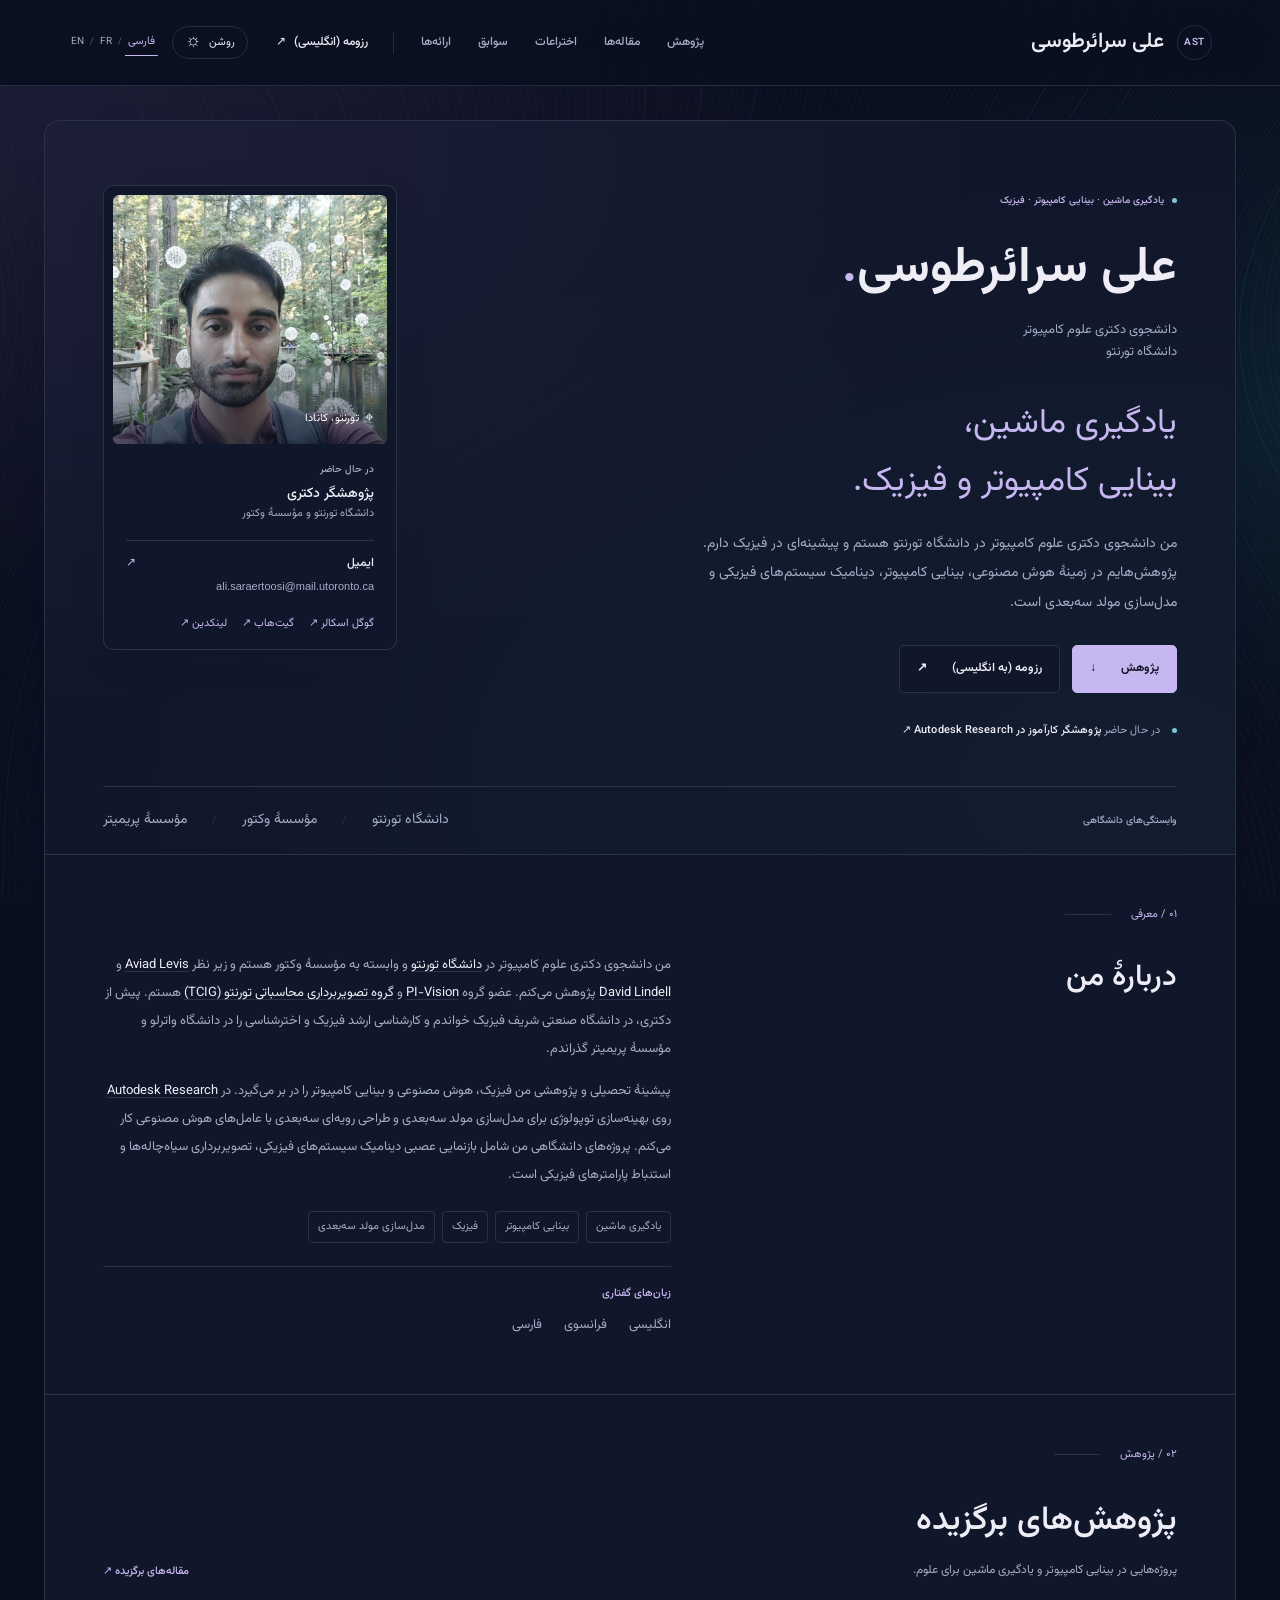
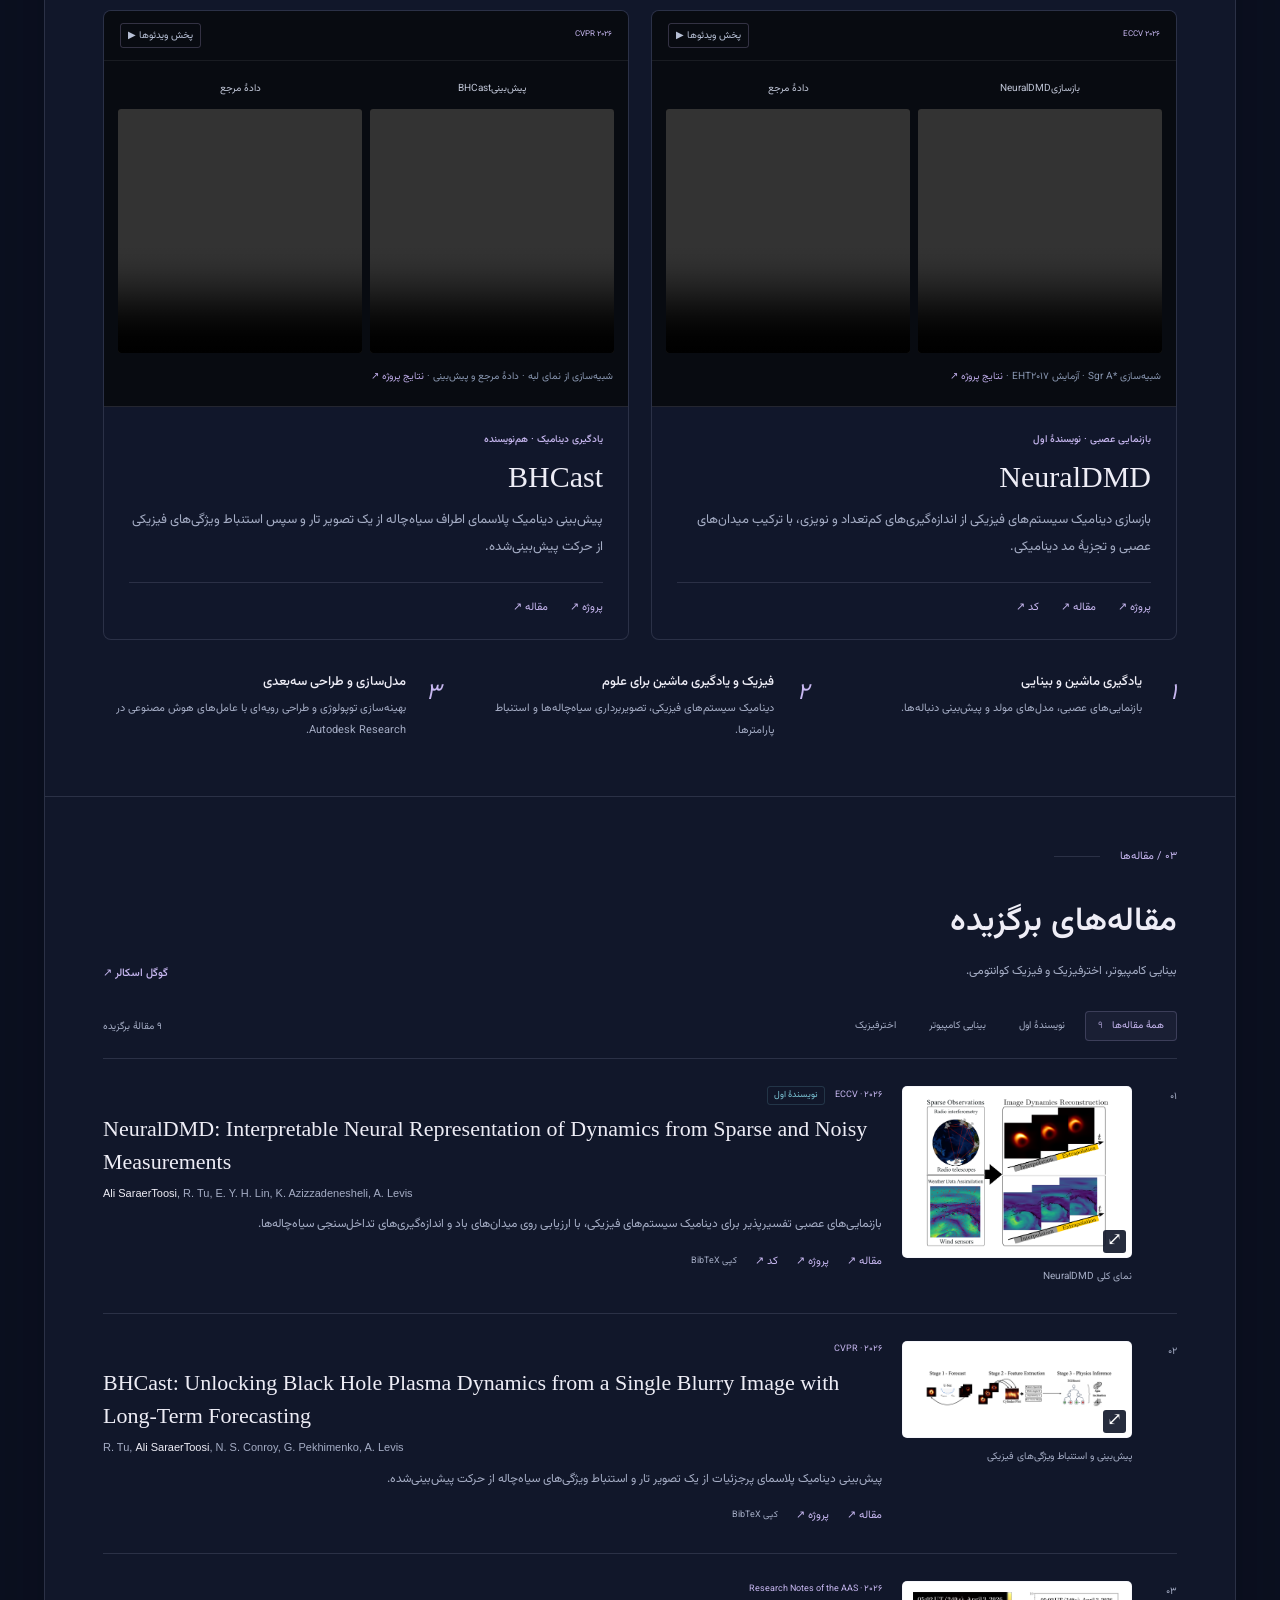
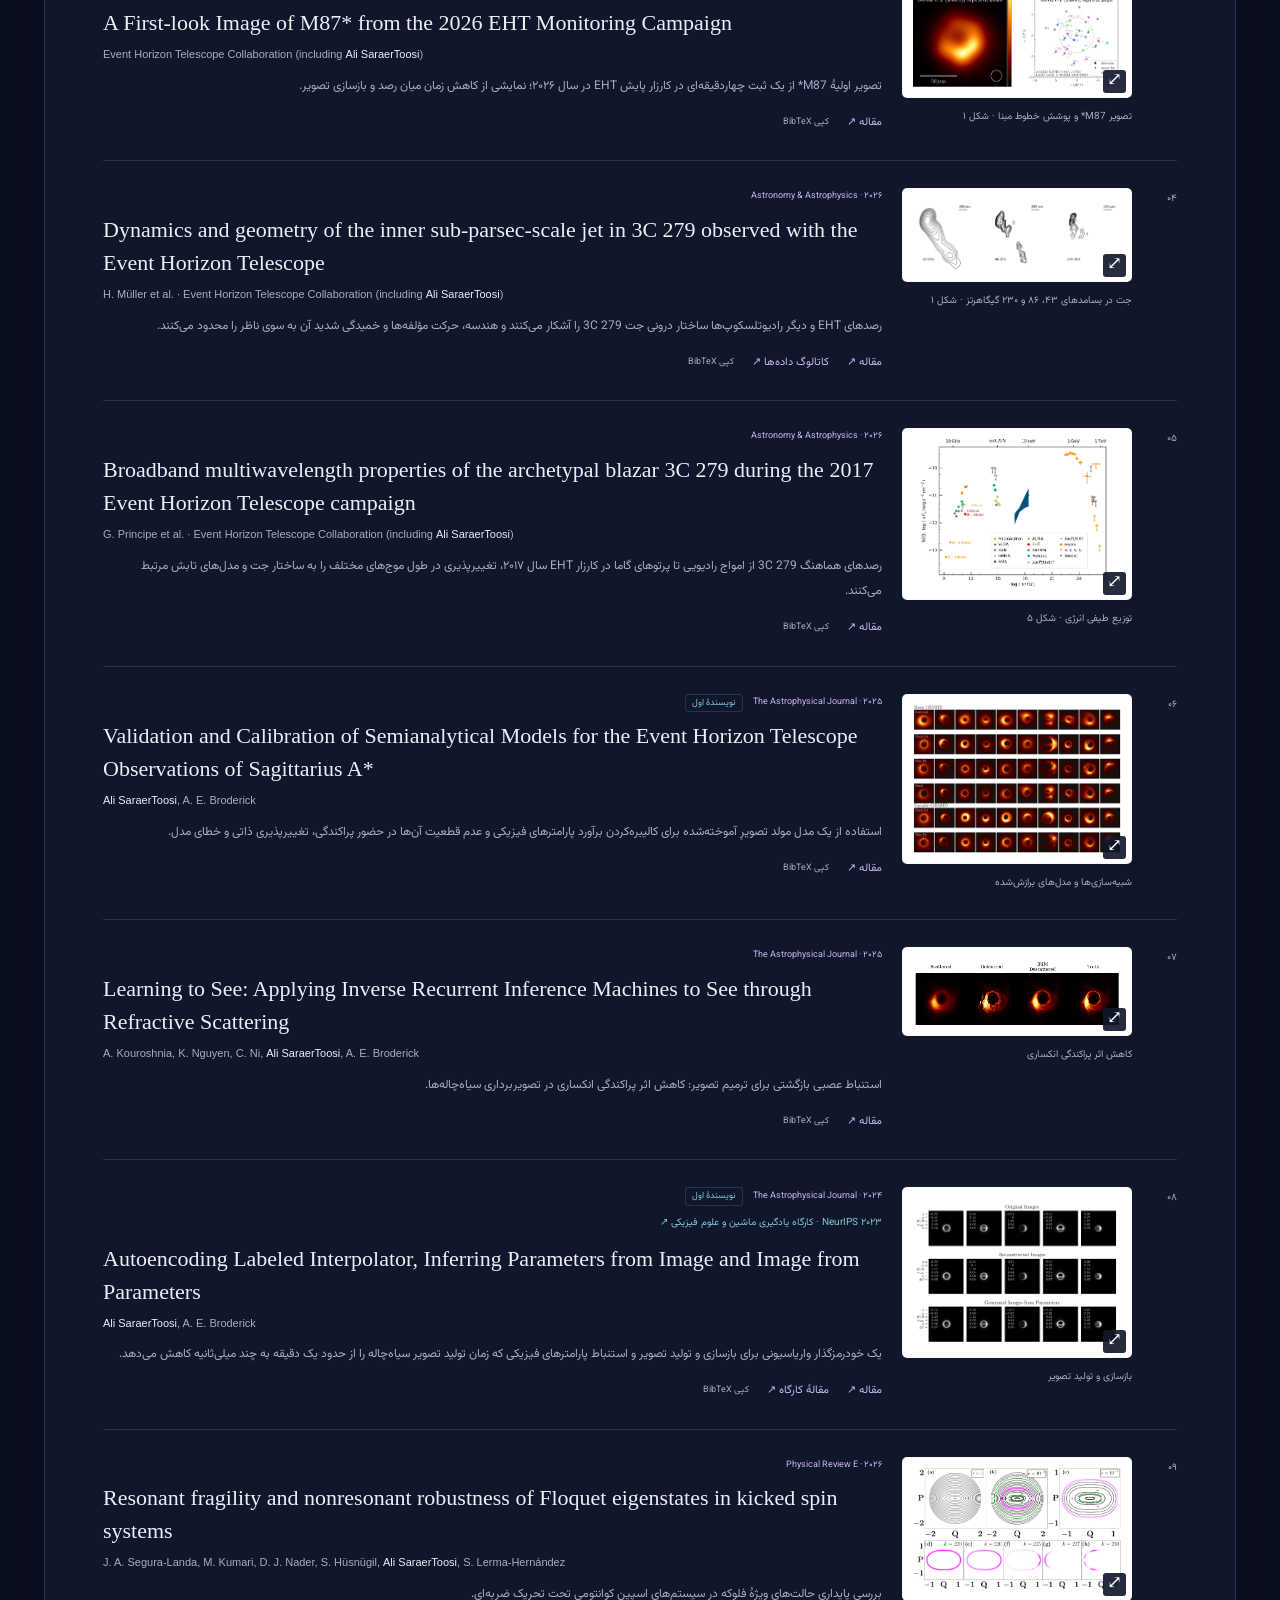
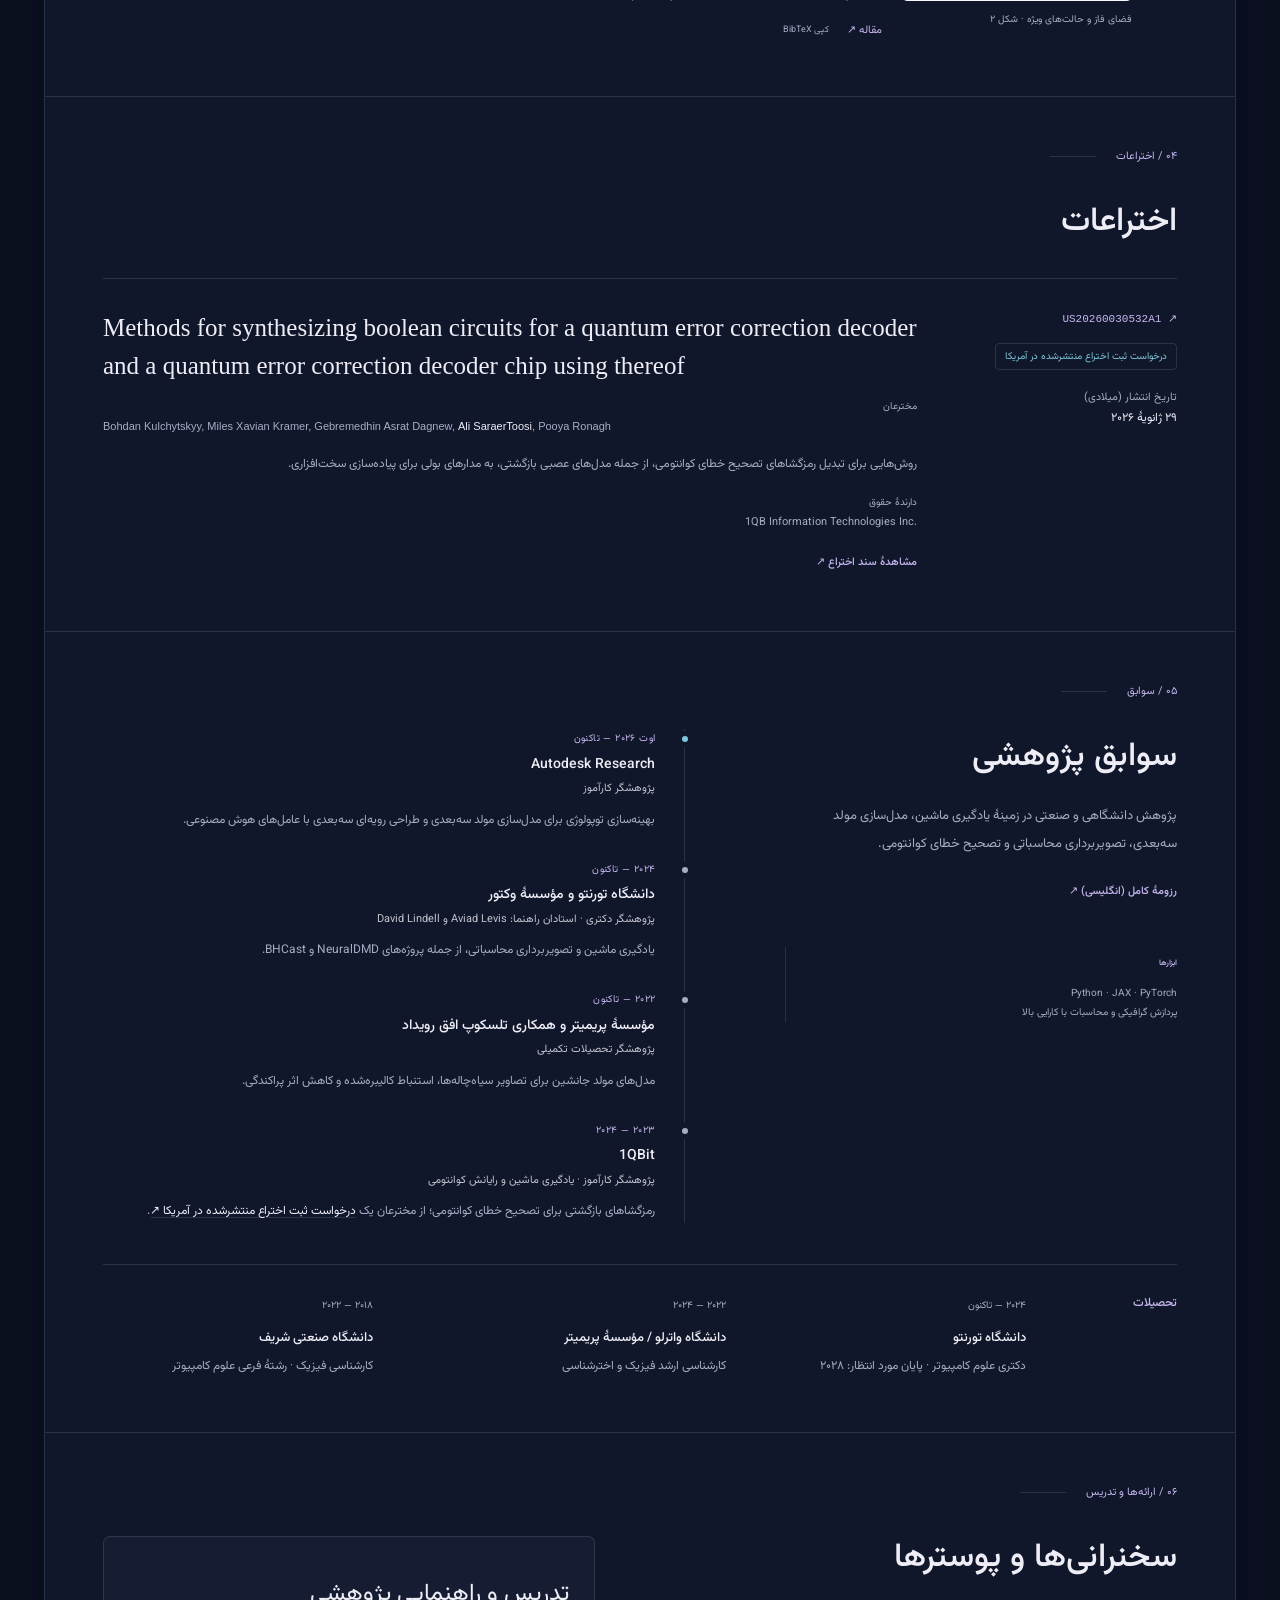
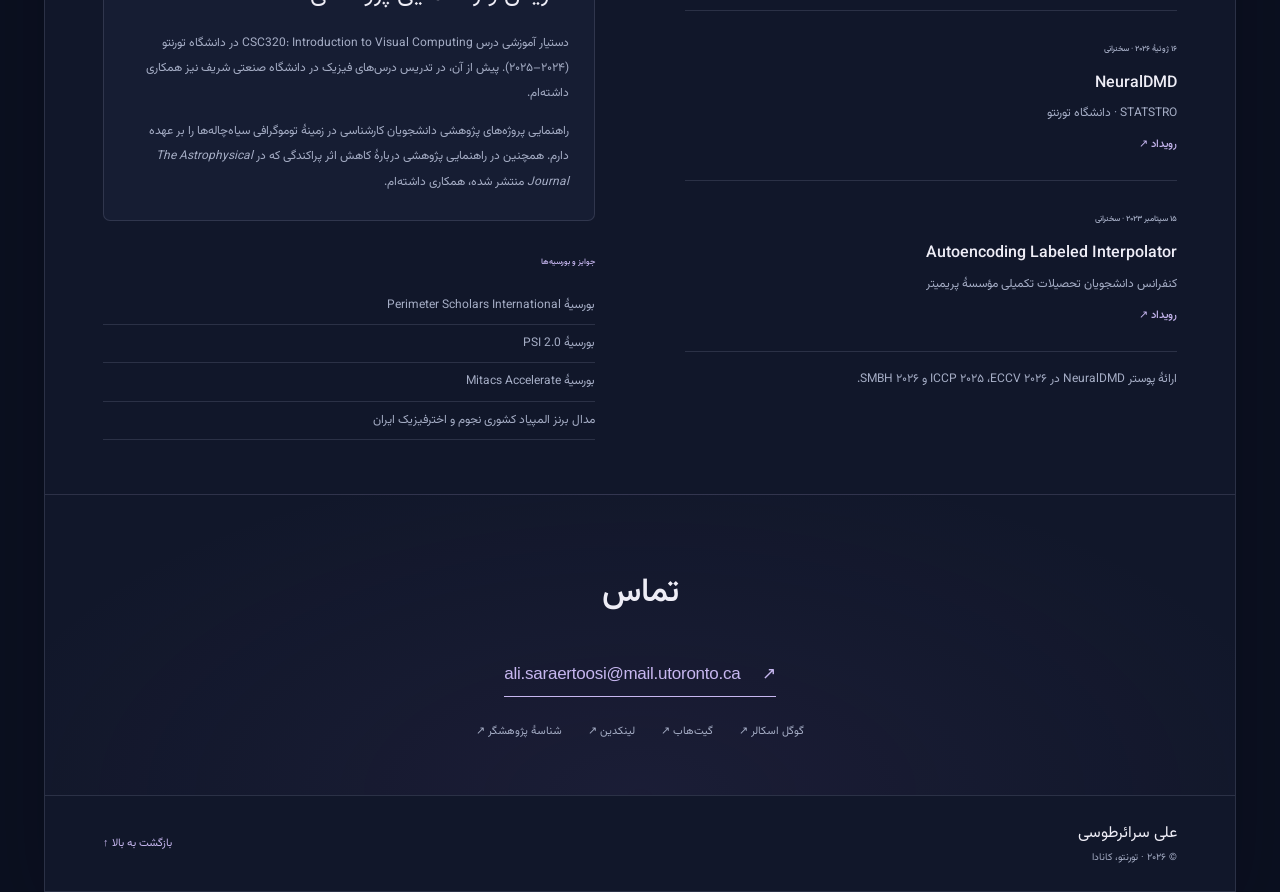
==== commit cfcb0db8: "Add spoken languages to About section" ====
--- a/fa/index.html
+++ b/fa/index.html
@@ -55,7 +55,7 @@
 
     <section class="section about-section" id="about" aria-labelledby="about-title">
       <div class="section-label"><span>۰۱ / معرفی</span><span class="label-line"></span></div>
-      <div class="about-layout"><h2 id="about-title">دربارهٔ من</h2><div class="about-copy"><p>من دانشجوی دکتری علوم کامپیوتر در <a href="https://www.utoronto.ca/" target="_blank" rel="noopener">دانشگاه تورنتو</a> و وابسته به مؤسسهٔ وکتور هستم و زیر نظر <a href="https://www.aviadlevis.info/" target="_blank" rel="noopener"><bdi lang="en" dir="ltr">Aviad Levis</bdi></a> و <a href="https://davidlindell.com/" target="_blank" rel="noopener"><bdi lang="en" dir="ltr">David Lindell</bdi></a> پژوهش می‌کنم. عضو گروه <a href="https://pi-vision.github.io/people/#ali" target="_blank" rel="noopener"><bdi lang="en" dir="ltr">PI-Vision</bdi></a> و <a href="https://tcig.ca/people#:~:text=Ali%20SaraerToosi" target="_blank" rel="noopener">گروه تصویربرداری محاسباتی تورنتو (<bdi lang="en" dir="ltr">TCIG</bdi>)</a> هستم. پیش از دکتری، در دانشگاه صنعتی شریف فیزیک خواندم و کارشناسی ارشد فیزیک و اخترشناسی را در دانشگاه واترلو و مؤسسهٔ پریمیتر گذراندم.</p><p>پیشینهٔ تحصیلی و پژوهشی من فیزیک، هوش مصنوعی و بینایی کامپیوتر را در بر می‌گیرد. در <a href="#experience"><bdi lang="en" dir="ltr">Autodesk Research</bdi></a> روی بهینه‌سازی توپولوژی برای مدل‌سازی مولد سه‌بعدی و طراحی رویه‌ای سه‌بعدی با عامل‌های هوش مصنوعی کار می‌کنم. پروژه‌های دانشگاهی من شامل بازنمایی عصبی دینامیک سیستم‌های فیزیکی، تصویربرداری سیاه‌چاله‌ها و استنباط پارامترهای فیزیکی است.</p><div class="tags"><span>یادگیری ماشین</span><span>بینایی کامپیوتر</span><span>فیزیک</span><span>مدل‌سازی مولد سه‌بعدی</span></div></div></div>
+      <div class="about-layout"><h2 id="about-title">دربارهٔ من</h2><div class="about-copy"><p>من دانشجوی دکتری علوم کامپیوتر در <a href="https://www.utoronto.ca/" target="_blank" rel="noopener">دانشگاه تورنتو</a> و وابسته به مؤسسهٔ وکتور هستم و زیر نظر <a href="https://www.aviadlevis.info/" target="_blank" rel="noopener"><bdi lang="en" dir="ltr">Aviad Levis</bdi></a> و <a href="https://davidlindell.com/" target="_blank" rel="noopener"><bdi lang="en" dir="ltr">David Lindell</bdi></a> پژوهش می‌کنم. عضو گروه <a href="https://pi-vision.github.io/people/#ali" target="_blank" rel="noopener"><bdi lang="en" dir="ltr">PI-Vision</bdi></a> و <a href="https://tcig.ca/people#:~:text=Ali%20SaraerToosi" target="_blank" rel="noopener">گروه تصویربرداری محاسباتی تورنتو (<bdi lang="en" dir="ltr">TCIG</bdi>)</a> هستم. پیش از دکتری، در دانشگاه صنعتی شریف فیزیک خواندم و کارشناسی ارشد فیزیک و اخترشناسی را در دانشگاه واترلو و مؤسسهٔ پریمیتر گذراندم.</p><p>پیشینهٔ تحصیلی و پژوهشی من فیزیک، هوش مصنوعی و بینایی کامپیوتر را در بر می‌گیرد. در <a href="#experience"><bdi lang="en" dir="ltr">Autodesk Research</bdi></a> روی بهینه‌سازی توپولوژی برای مدل‌سازی مولد سه‌بعدی و طراحی رویه‌ای سه‌بعدی با عامل‌های هوش مصنوعی کار می‌کنم. پروژه‌های دانشگاهی من شامل بازنمایی عصبی دینامیک سیستم‌های فیزیکی، تصویربرداری سیاه‌چاله‌ها و استنباط پارامترهای فیزیکی است.</p><div class="tags"><span>یادگیری ماشین</span><span>بینایی کامپیوتر</span><span>فیزیک</span><span>مدل‌سازی مولد سه‌بعدی</span></div><div class="spoken-languages"><h3 class="eyebrow">زبان‌های گفتاری</h3><ul><li>انگلیسی</li><li>فرانسوی</li><li>فارسی</li></ul></div></div></div>
     </section>
 
     <section class="section research-section" id="research" aria-labelledby="research-title">
--- a/styles.css
+++ b/styles.css
@@ -189,3 +189,10 @@
 @media(max-width:560px){[lang=fa] h1{font-size:36px;margin-top:18px}[lang=fa] .hero-statement{font-size:29px}[lang=fa] .hero-description{font-size:13px}[lang=fa] .profile-details>.eyebrow{font-size:9px}[lang=fa] .email-address{font-size:9px}[lang=fa] .profile-links{font-size:9px;gap:10px}[lang=fa] .affiliations>a{font-size:11px}[lang=fa] .education-years{float:left}[lang=fa] .feature-body>p:not(.eyebrow){font-size:12px}[lang=fa] .feature-body>.eyebrow{font-size:9px}[lang=fa] .research-directions p{font-size:11px}[lang=fa] .media-panel>span{font-size:9px}[lang=fa] .project-media figcaption{font-size:9px}[lang=fa] .contact-email{font-size:12px}}
 @media(max-width:460px){.header-inner{padding-left:14px;padding-right:14px;gap:9px}.wordmark{font-size:14px;gap:7px}.wordmark .monogram{width:28px;height:28px}.header-controls{gap:7px}.language-switch{font-size:9px;gap:1px}.language-switch a{padding-left:2px;padding-right:2px}.language-switch a[lang=fa]{font-size:10px}.theme-toggle{min-width:28px;width:28px;height:28px}.menu-toggle{width:22px}[lang=fa] .wordmark{font-size:15px}}
 @media(max-width:400px){[lang=fa] .patent-date{text-align:right}[lang=fa] .patent-content h3{font-size:21px}[lang=fa] .filter{font-size:9px}[lang=fa] .hero-copy>.eyebrow{font-size:8px}}
+
+.spoken-languages{margin-top:23px;padding-top:18px;border-top:1px solid var(--line)}
+.spoken-languages h3{font-family:var(--mono);font-size:9px;font-weight:500;line-height:1.7;letter-spacing:1.7px;text-transform:uppercase;color:var(--accent)}
+.spoken-languages ul{display:flex;flex-wrap:wrap;gap:8px 22px;margin:9px 0 0;padding:0;list-style:none;font-size:12px;color:var(--muted)}
+[lang=fa] .spoken-languages h3{font-family:var(--sans);font-size:11px;letter-spacing:0;text-transform:none}
+[lang=fa] .spoken-languages ul{font-size:13px}
+@media(max-width:560px){.spoken-languages{margin-top:19px;padding-top:16px}.spoken-languages ul{font-size:11px;gap:8px 18px}[lang=fa] .spoken-languages ul{font-size:12px}}
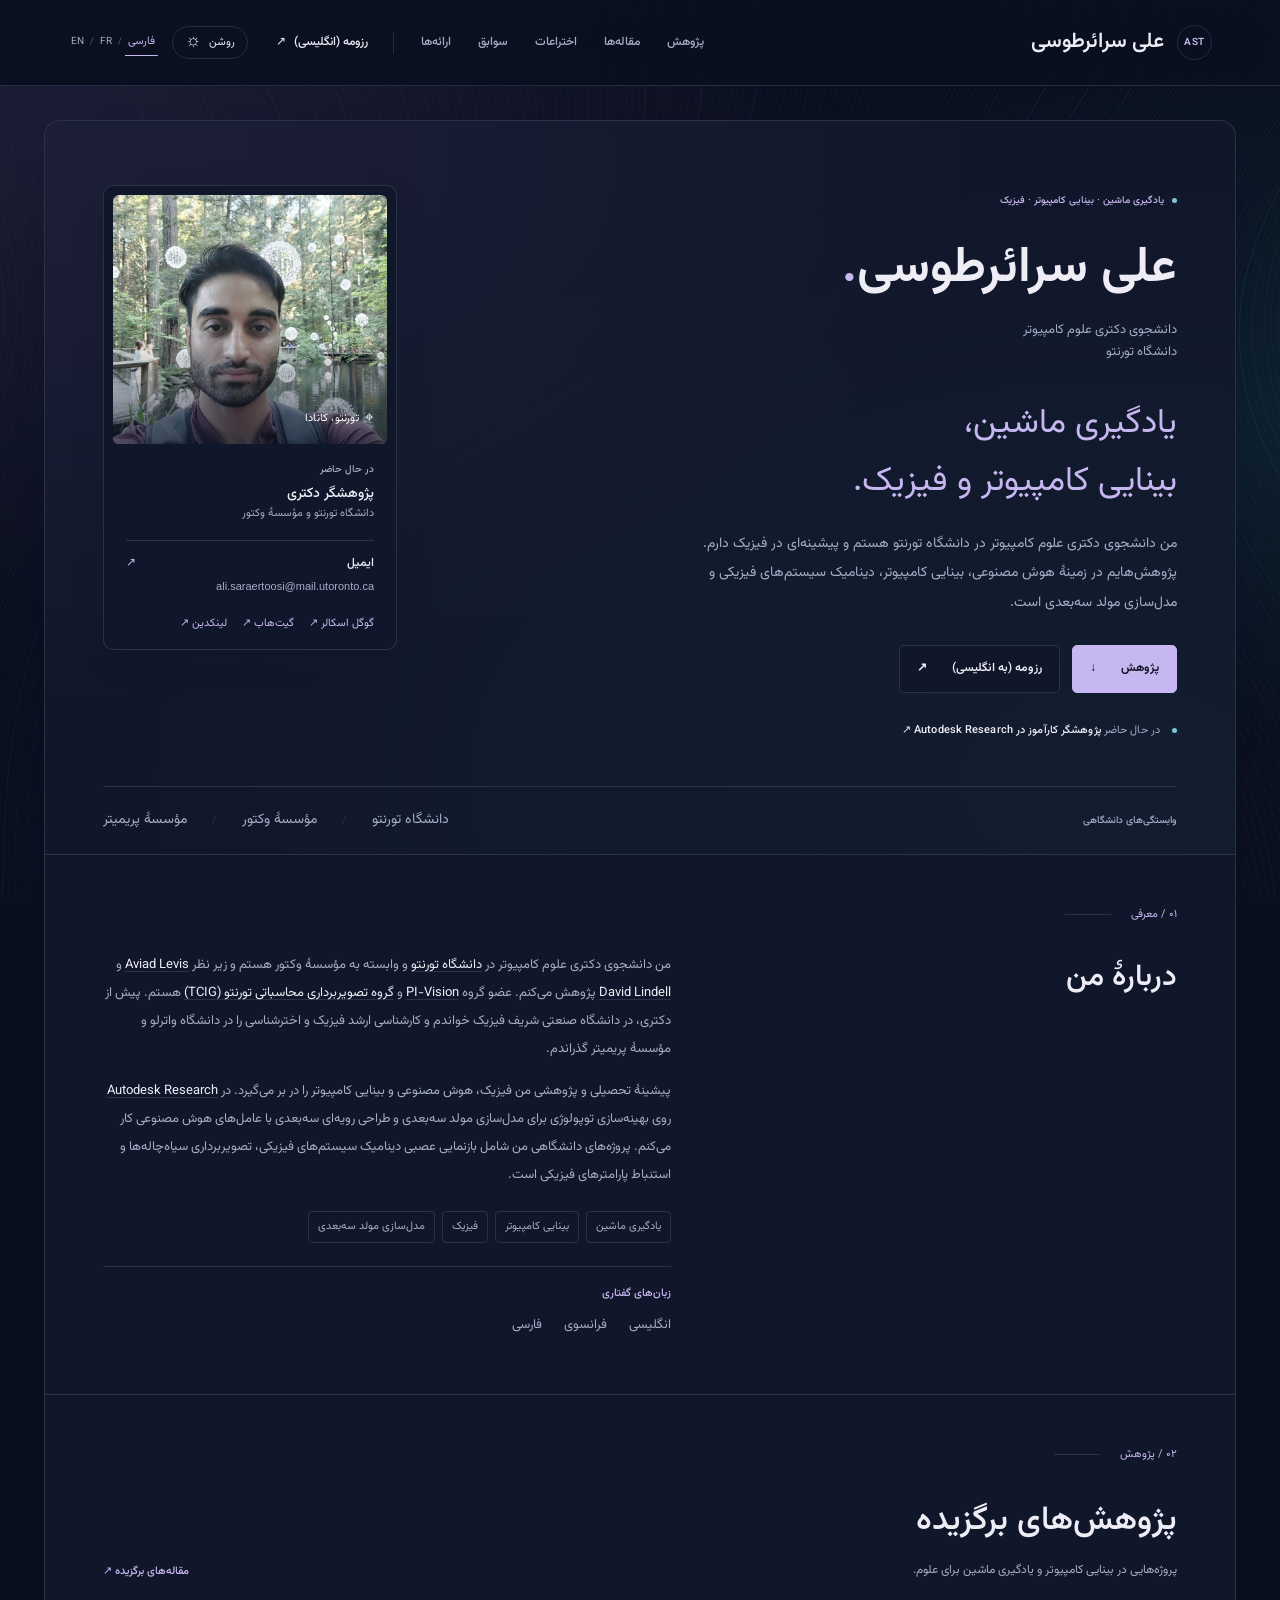
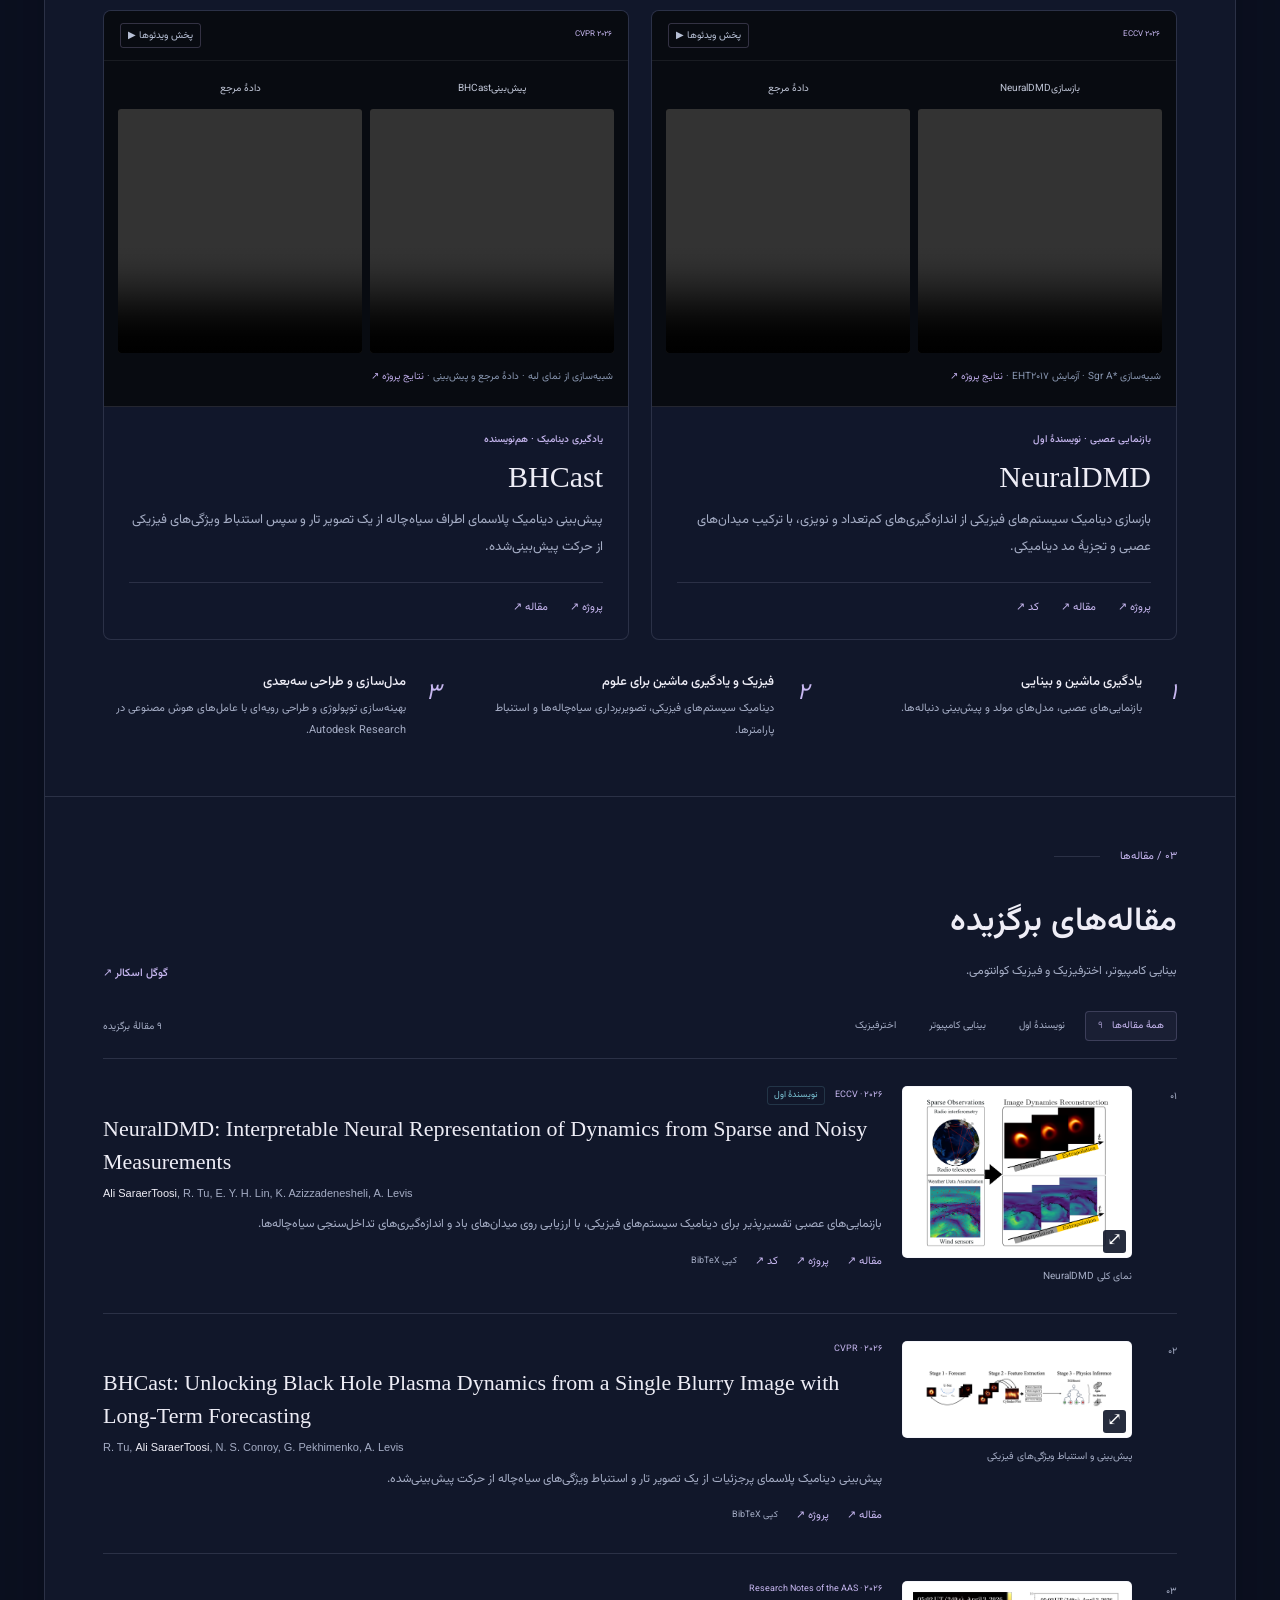
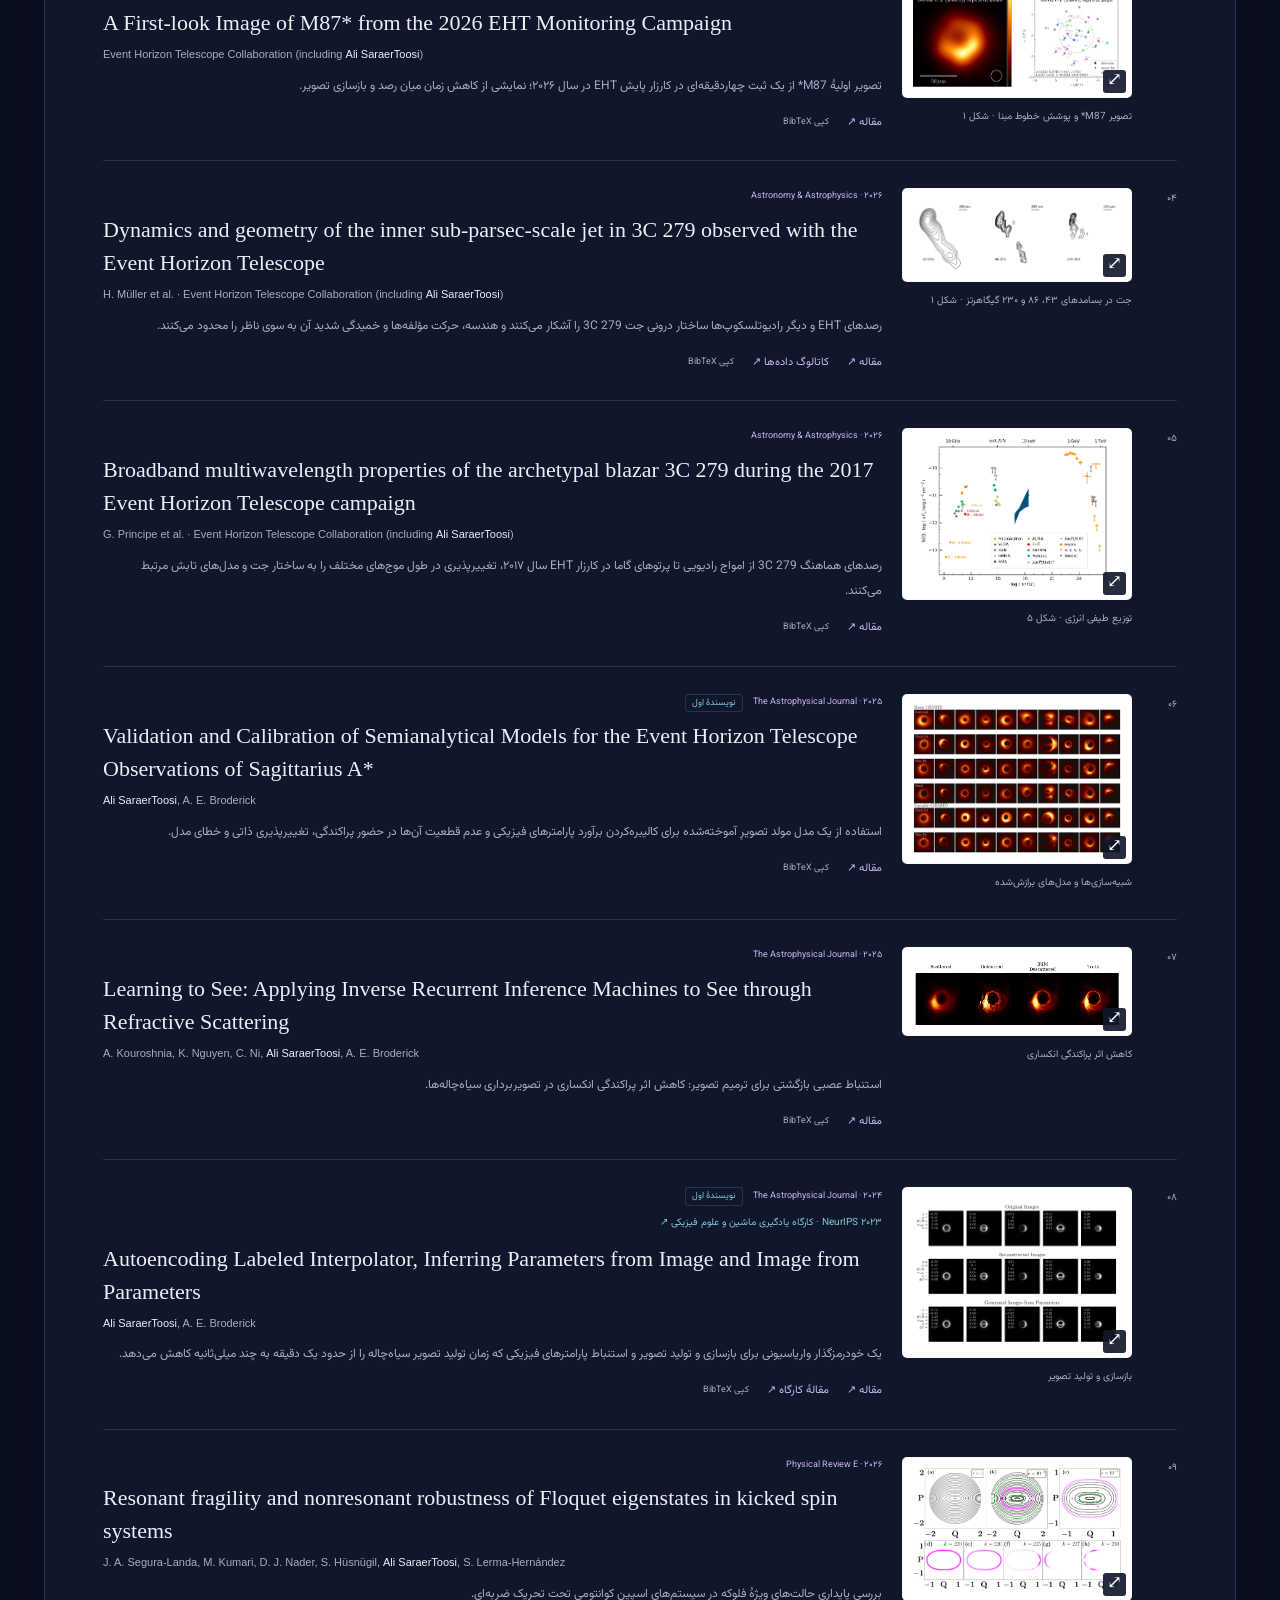
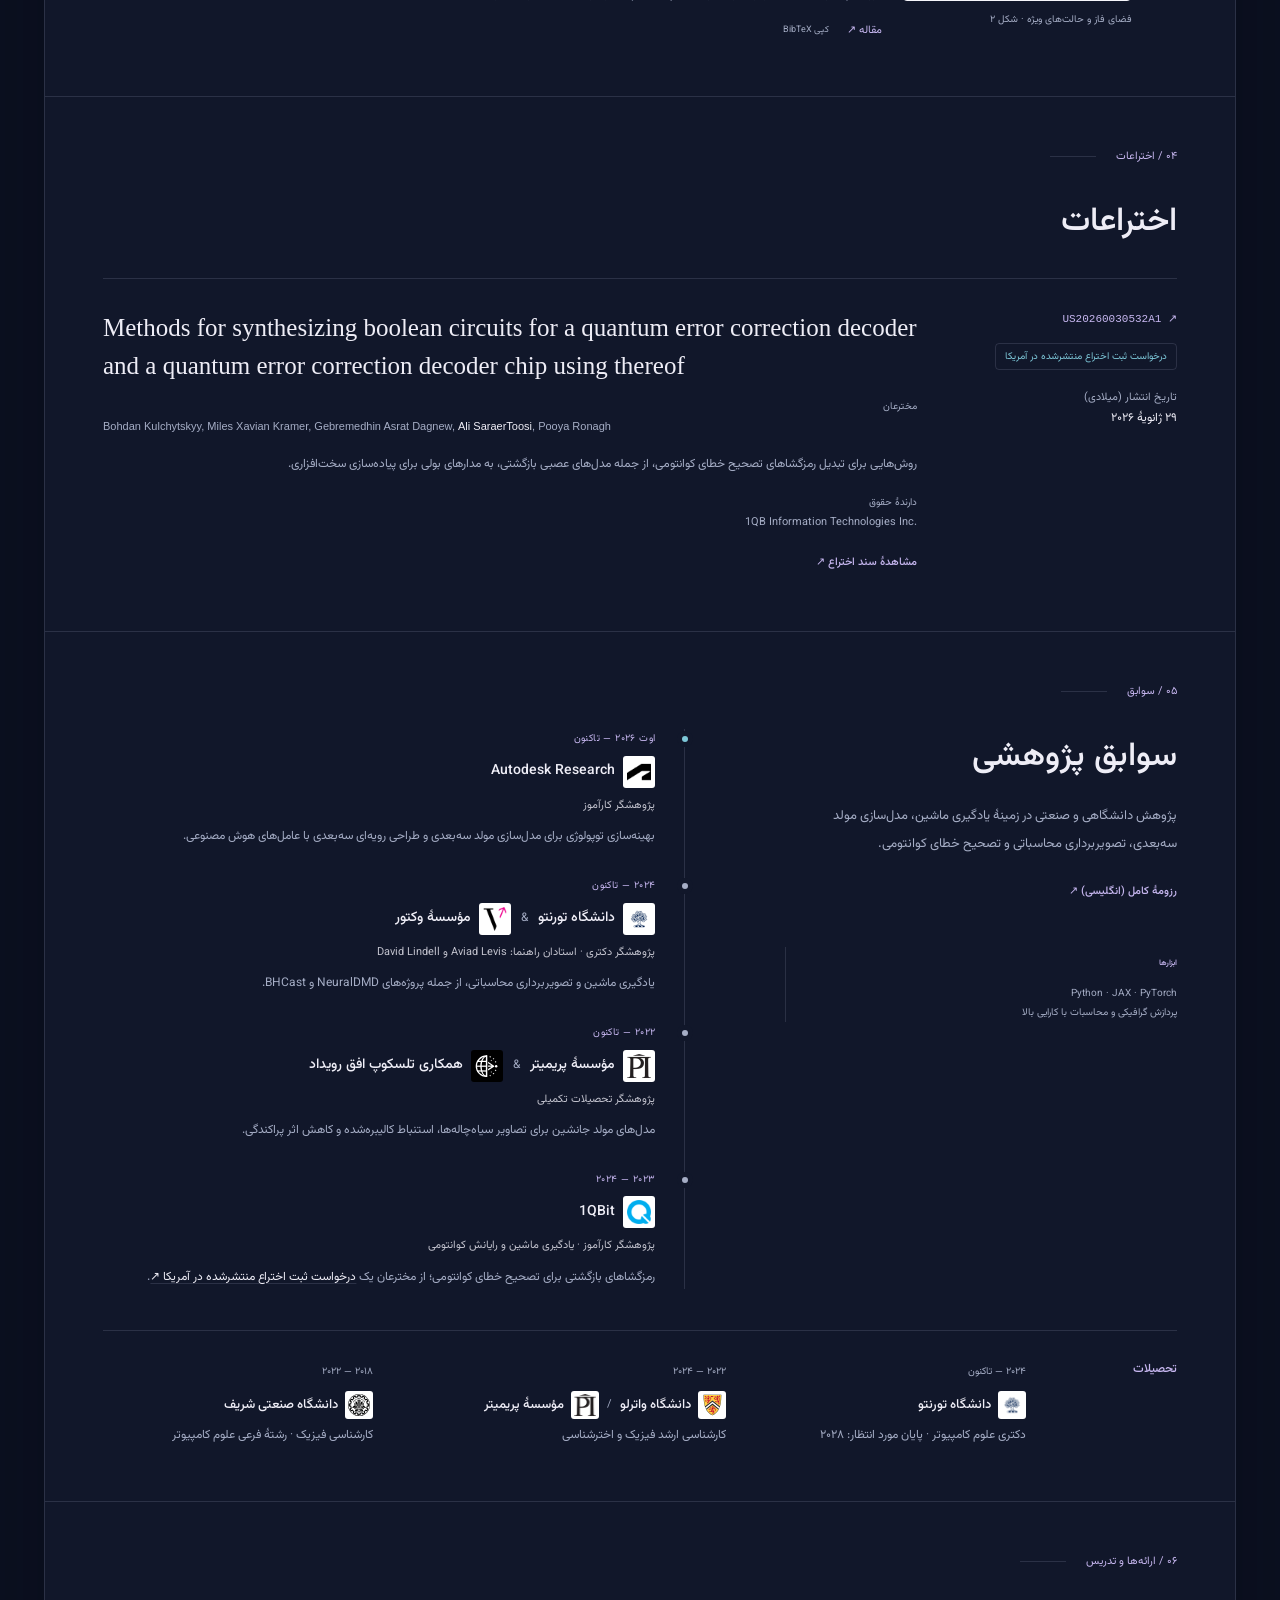
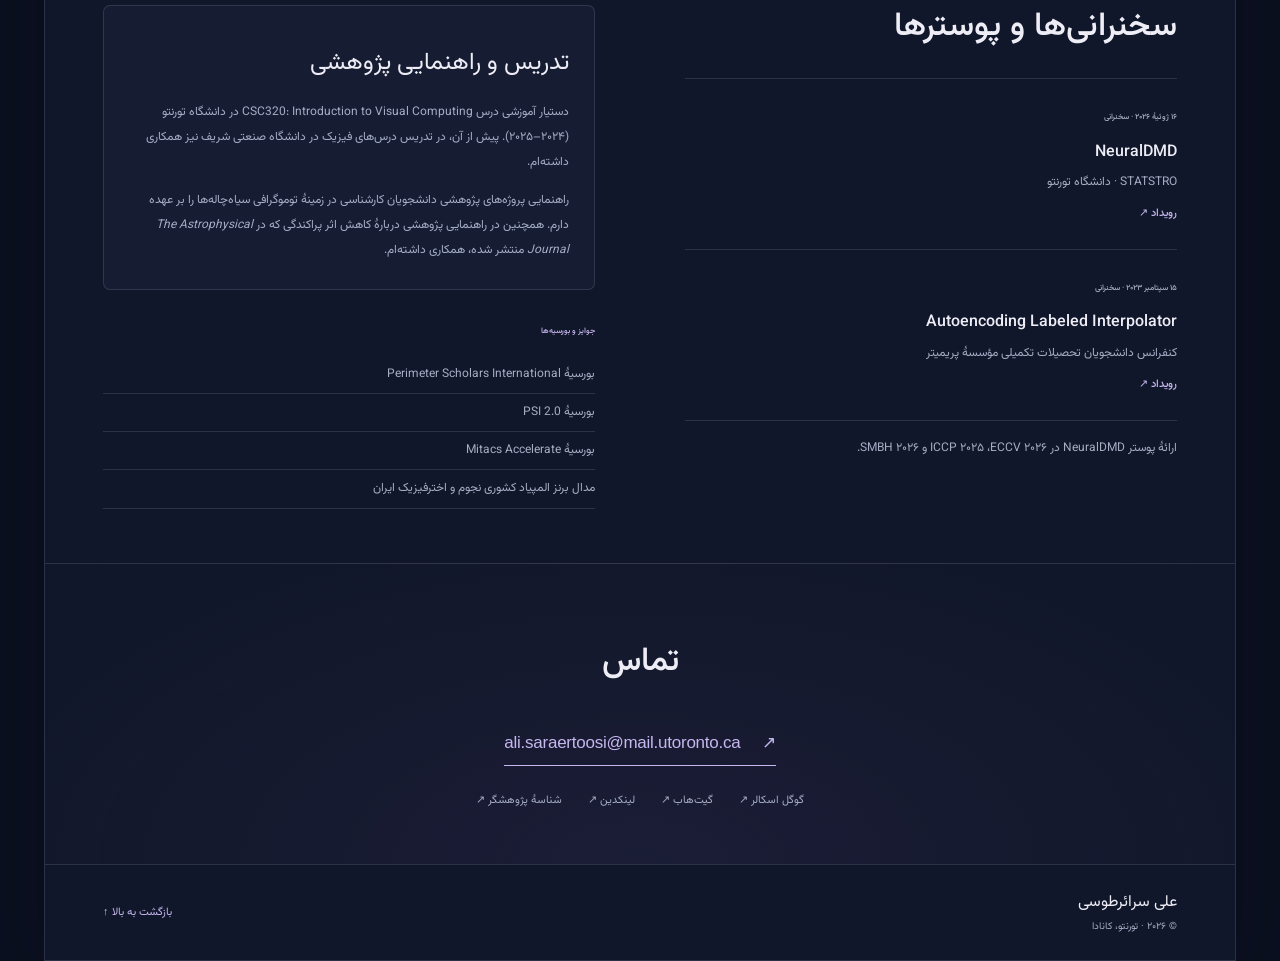
==== commit 9985c3b2: "Add affiliation logos" ====
--- a/fa/index.html
+++ b/fa/index.html
@@ -14,7 +14,7 @@
   <link rel="alternate" hreflang="fa" href="index.html">
   <link rel="alternate" hreflang="x-default" href="../index.html">
   <link rel="icon" href="../assets/favicon.svg" type="image/svg+xml">
-  <link rel="stylesheet" href="../styles.css">
+  <link rel="stylesheet" href="../styles.css?v=affiliation-logos-1">
   <script>try{document.documentElement.dataset.theme=localStorage.getItem('ali-theme')||'dark'}catch(e){}</script>
   <script src="../script.js" defer></script>
 </head>
@@ -105,8 +105,8 @@
 
     <section class="section" id="experience" aria-labelledby="experience-title">
       <div class="section-label"><span>۰۵ / سوابق</span><span class="label-line"></span></div>
-      <div class="experience-layout"><div class="experience-intro"><h2 id="experience-title">سوابق پژوهشی</h2><p>پژوهش دانشگاهی و صنعتی در زمینهٔ یادگیری ماشین، مدل‌سازی مولد سه‌بعدی، تصویربرداری محاسباتی و تصحیح خطای کوانتومی.</p><a class="text-link" href="../assets/Ali_SaraerToosi_resume.pdf" target="_blank" rel="noopener">رزومهٔ کامل (انگلیسی) ↗</a><div class="skills-note"><span class="eyebrow">ابزارها</span><p><bdi lang="en" dir="ltr">Python · JAX · PyTorch</bdi><br>پردازش گرافیکی و محاسبات با کارایی بالا</p></div></div><div class="timeline"><article><span class="timeline-dot"></span><p class="timeline-date">اوت ۲۰۲۶ — تاکنون</p><h3 lang="en"><bdi dir="ltr">Autodesk Research</bdi></h3><p class="timeline-role">پژوهشگر کارآموز</p><p>بهینه‌سازی توپولوژی برای مدل‌سازی مولد سه‌بعدی و طراحی رویه‌ای سه‌بعدی با عامل‌های هوش مصنوعی.</p></article><article><span class="timeline-dot"></span><p class="timeline-date">۲۰۲۴ — تاکنون</p><h3>دانشگاه تورنتو و مؤسسهٔ وکتور</h3><p class="timeline-role">پژوهشگر دکتری · استادان راهنما: <bdi lang="en" dir="ltr">Aviad Levis</bdi> و <bdi lang="en" dir="ltr">David Lindell</bdi></p><p>یادگیری ماشین و تصویربرداری محاسباتی، از جمله پروژه‌های <bdi lang="en" dir="ltr">NeuralDMD</bdi> و <bdi lang="en" dir="ltr">BHCast</bdi>.</p></article><article><span class="timeline-dot"></span><p class="timeline-date">۲۰۲۲ — تاکنون</p><h3>مؤسسهٔ پریمیتر و همکاری تلسکوپ افق رویداد</h3><p class="timeline-role">پژوهشگر تحصیلات تکمیلی</p><p>مدل‌های مولد جانشین برای تصاویر سیاه‌چاله‌ها، استنباط کالیبره‌شده و کاهش اثر پراکندگی.</p></article><article><span class="timeline-dot"></span><p class="timeline-date">۲۰۲۳ — ۲۰۲۴</p><h3 lang="en"><bdi dir="ltr">1QBit</bdi></h3><p class="timeline-role">پژوهشگر کارآموز · یادگیری ماشین و رایانش کوانتومی</p><p>رمزگشاهای بازگشتی برای تصحیح خطای کوانتومی؛ از مخترعان یک <a href="#patents">درخواست ثبت اختراع منتشرشده در آمریکا ↗</a>.</p></article></div></div>
-      <div class="education"><p class="eyebrow">تحصیلات</p><div><span class="education-years">۲۰۲۴ — تاکنون</span><h3>دانشگاه تورنتو</h3><p>دکتری علوم کامپیوتر · پایان مورد انتظار: ۲۰۲۸</p></div><div><span class="education-years">۲۰۲۲ — ۲۰۲۴</span><h3>دانشگاه واترلو / مؤسسهٔ پریمیتر</h3><p>کارشناسی ارشد فیزیک و اخترشناسی</p></div><div><span class="education-years">۲۰۱۸ — ۲۰۲۲</span><h3>دانشگاه صنعتی شریف</h3><p>کارشناسی فیزیک · رشتهٔ فرعی علوم کامپیوتر</p></div></div>
+      <div class="experience-layout"><div class="experience-intro"><h2 id="experience-title">سوابق پژوهشی</h2><p>پژوهش دانشگاهی و صنعتی در زمینهٔ یادگیری ماشین، مدل‌سازی مولد سه‌بعدی، تصویربرداری محاسباتی و تصحیح خطای کوانتومی.</p><a class="text-link" href="../assets/Ali_SaraerToosi_resume.pdf" target="_blank" rel="noopener">رزومهٔ کامل (انگلیسی) ↗</a><div class="skills-note"><span class="eyebrow">ابزارها</span><p><bdi lang="en" dir="ltr">Python · JAX · PyTorch</bdi><br>پردازش گرافیکی و محاسبات با کارایی بالا</p></div></div><div class="timeline"><article><span class="timeline-dot"></span><p class="timeline-date">اوت ۲۰۲۶ — تاکنون</p><h3 class="affiliation-heading"><span class="organization"><img class="organization-logo organization-logo--autodesk" src="../assets/logos/autodesk.png" alt="" width="32" height="32" loading="lazy" decoding="async"><span>Autodesk Research</span></span></h3><p class="timeline-role">پژوهشگر کارآموز</p><p>بهینه‌سازی توپولوژی برای مدل‌سازی مولد سه‌بعدی و طراحی رویه‌ای سه‌بعدی با عامل‌های هوش مصنوعی.</p></article><article><span class="timeline-dot"></span><p class="timeline-date">۲۰۲۴ — تاکنون</p><h3 class="affiliation-heading"><span class="organization"><img class="organization-logo organization-logo--toronto" src="../assets/logos/toronto.png" alt="" width="32" height="32" loading="lazy" decoding="async"><span>دانشگاه تورنتو</span></span><span class="organization-separator" aria-hidden="true">&amp;</span><span class="organization"><img class="organization-logo organization-logo--vector" src="../assets/logos/vector.png" alt="" width="32" height="32" loading="lazy" decoding="async"><span>مؤسسهٔ وکتور</span></span></h3><p class="timeline-role">پژوهشگر دکتری · استادان راهنما: <bdi lang="en" dir="ltr">Aviad Levis</bdi> و <bdi lang="en" dir="ltr">David Lindell</bdi></p><p>یادگیری ماشین و تصویربرداری محاسباتی، از جمله پروژه‌های <bdi lang="en" dir="ltr">NeuralDMD</bdi> و <bdi lang="en" dir="ltr">BHCast</bdi>.</p></article><article><span class="timeline-dot"></span><p class="timeline-date">۲۰۲۲ — تاکنون</p><h3 class="affiliation-heading"><span class="organization"><img class="organization-logo organization-logo--perimeter" src="../assets/logos/perimeter.png" alt="" width="32" height="32" loading="lazy" decoding="async"><span>مؤسسهٔ پریمیتر</span></span><span class="organization-separator" aria-hidden="true">&amp;</span><span class="organization"><img class="organization-logo organization-logo--eht" src="../assets/logos/eht.svg" alt="" width="32" height="32" loading="lazy" decoding="async"><span>همکاری تلسکوپ افق رویداد</span></span></h3><p class="timeline-role">پژوهشگر تحصیلات تکمیلی</p><p>مدل‌های مولد جانشین برای تصاویر سیاه‌چاله‌ها، استنباط کالیبره‌شده و کاهش اثر پراکندگی.</p></article><article><span class="timeline-dot"></span><p class="timeline-date">۲۰۲۳ — ۲۰۲۴</p><h3 class="affiliation-heading"><span class="organization"><img class="organization-logo organization-logo--1qbit" src="../assets/logos/1qbit.png" alt="" width="32" height="32" loading="lazy" decoding="async"><span>1QBit</span></span></h3><p class="timeline-role">پژوهشگر کارآموز · یادگیری ماشین و رایانش کوانتومی</p><p>رمزگشاهای بازگشتی برای تصحیح خطای کوانتومی؛ از مخترعان یک <a href="#patents">درخواست ثبت اختراع منتشرشده در آمریکا ↗</a>.</p></article></div></div>
+      <div class="education"><p class="eyebrow">تحصیلات</p><div><span class="education-years">۲۰۲۴ — تاکنون</span><h3 class="affiliation-heading"><span class="organization"><img class="organization-logo organization-logo--toronto" src="../assets/logos/toronto.png" alt="" width="32" height="32" loading="lazy" decoding="async"><span>دانشگاه تورنتو</span></span></h3><p>دکتری علوم کامپیوتر · پایان مورد انتظار: ۲۰۲۸</p></div><div><span class="education-years">۲۰۲۲ — ۲۰۲۴</span><h3 class="affiliation-heading"><span class="organization"><img class="organization-logo organization-logo--waterloo" src="../assets/logos/waterloo.svg" alt="" width="32" height="32" loading="lazy" decoding="async"><span>دانشگاه واترلو</span></span><span class="organization-separator" aria-hidden="true">/</span><span class="organization"><img class="organization-logo organization-logo--perimeter" src="../assets/logos/perimeter.png" alt="" width="32" height="32" loading="lazy" decoding="async"><span>مؤسسهٔ پریمیتر</span></span></h3><p>کارشناسی ارشد فیزیک و اخترشناسی</p></div><div><span class="education-years">۲۰۱۸ — ۲۰۲۲</span><h3 class="affiliation-heading"><span class="organization"><img class="organization-logo organization-logo--sharif" src="../assets/logos/sharif.svg" alt="" width="32" height="32" loading="lazy" decoding="async"><span>دانشگاه صنعتی شریف</span></span></h3><p>کارشناسی فیزیک · رشتهٔ فرعی علوم کامپیوتر</p></div></div>
     </section>
 
     <section class="section community-section" id="talks" aria-labelledby="talks-title">
--- a/styles.css
+++ b/styles.css
@@ -196,3 +196,23 @@
 [lang=fa] .spoken-languages h3{font-family:var(--sans);font-size:11px;letter-spacing:0;text-transform:none}
 [lang=fa] .spoken-languages ul{font-size:13px}
 @media(max-width:560px){.spoken-languages{margin-top:19px;padding-top:16px}.spoken-languages ul{font-size:11px;gap:8px 18px}[lang=fa] .spoken-languages ul{font-size:12px}}
+
+/* Affiliation emblems use their original colors on a neutral background. */
+.affiliation-heading{display:flex;flex-wrap:wrap;align-items:center;gap:6px 10px}
+.organization{display:inline-flex;align-items:center;gap:8px;max-width:100%;min-width:0}
+.organization>span{min-width:0}
+.organization-logo{display:block;flex:0 0 32px;width:32px;height:32px;object-fit:contain;padding:4px;background:#fff;border-radius:3px}
+.organization-logo--eht{background:#000}
+.organization-separator{color:var(--muted);font-size:.85em;font-weight:400}
+.timeline h3.affiliation-heading{margin-bottom:7px}
+.education h3.affiliation-heading{gap:6px 8px;max-width:100%}
+.education .organization{gap:7px}
+.education .organization-logo{flex-basis:28px;width:28px;height:28px;padding:3px}
+@media(max-width:560px){
+  .timeline .affiliation-heading{flex-direction:column;align-items:flex-start;gap:8px}
+  .timeline .organization-separator{display:none}
+  .education h3.affiliation-heading{max-width:100%;clear:both;padding-top:6px}
+  .education .education-years{float:none;display:block;padding-top:0}
+  .education .organization-separator{display:none}
+  .education h3.affiliation-heading{flex-direction:column;align-items:flex-start;gap:7px}
+}
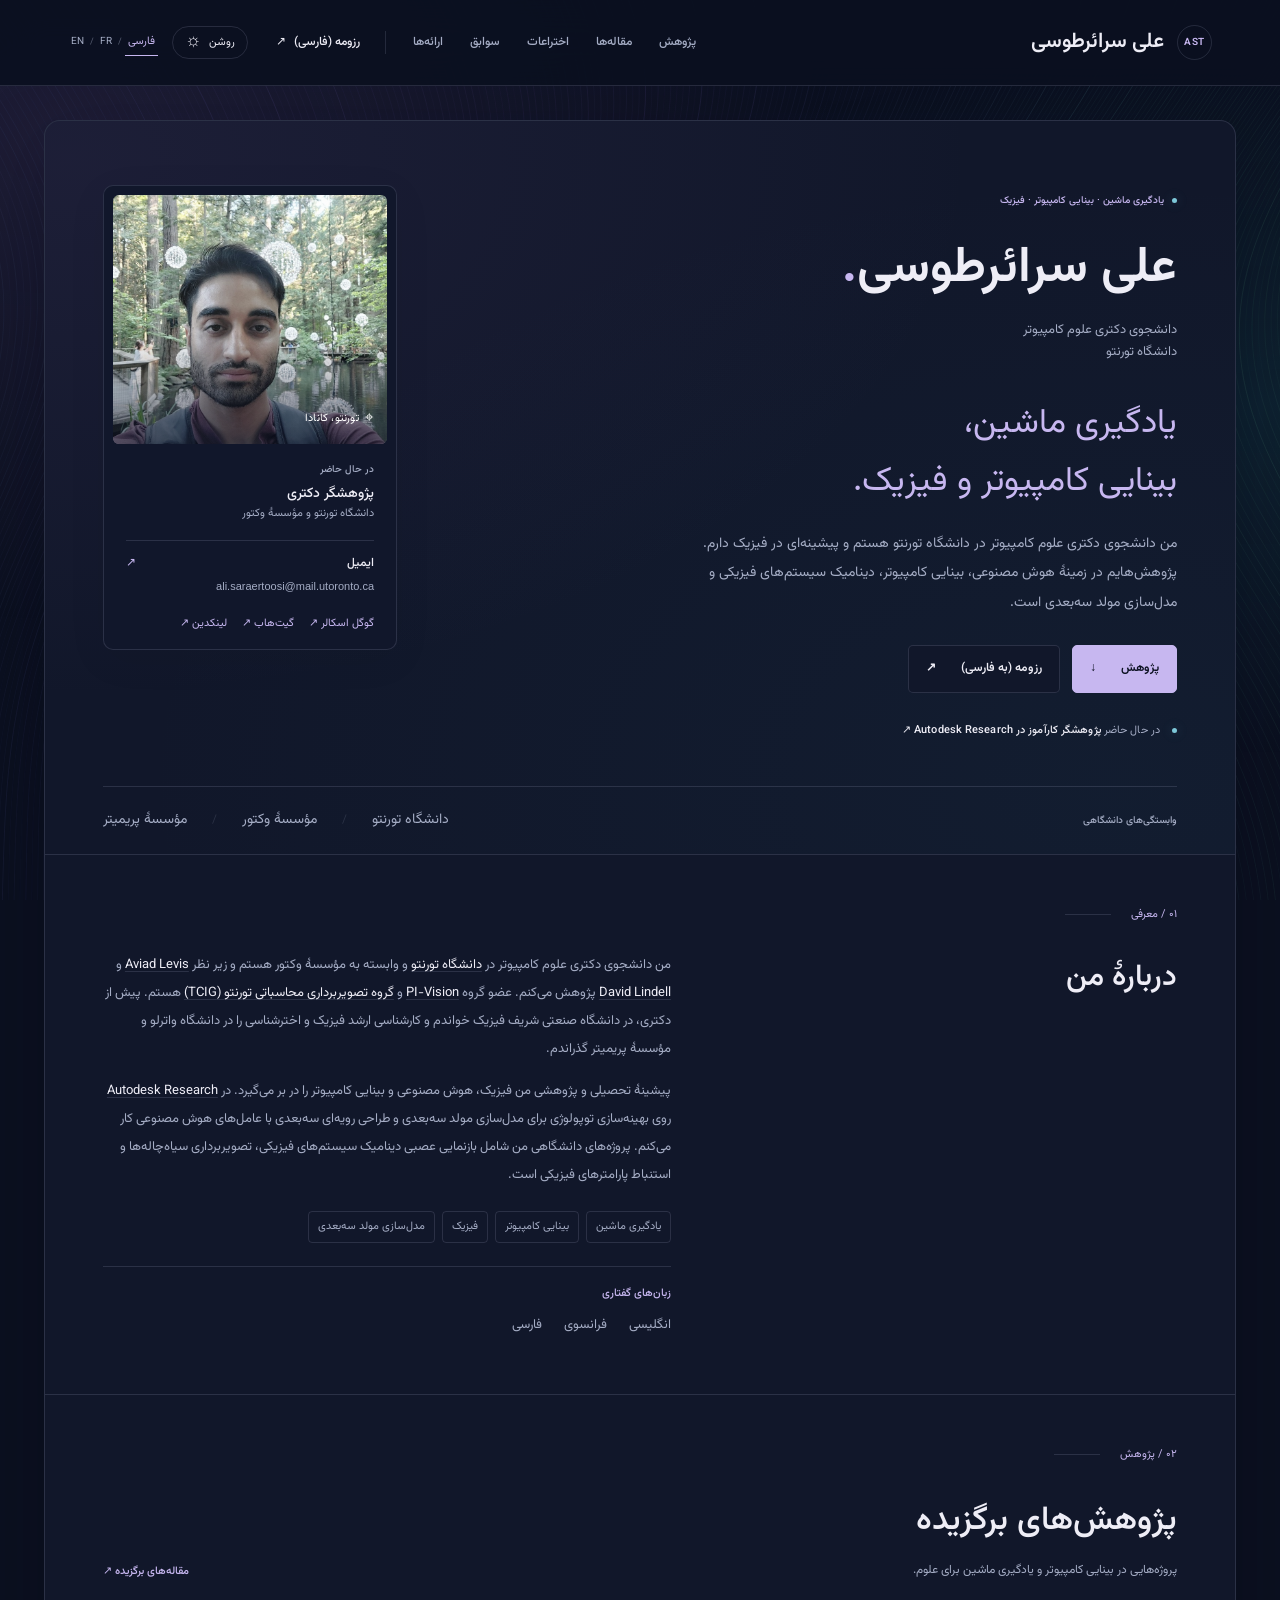
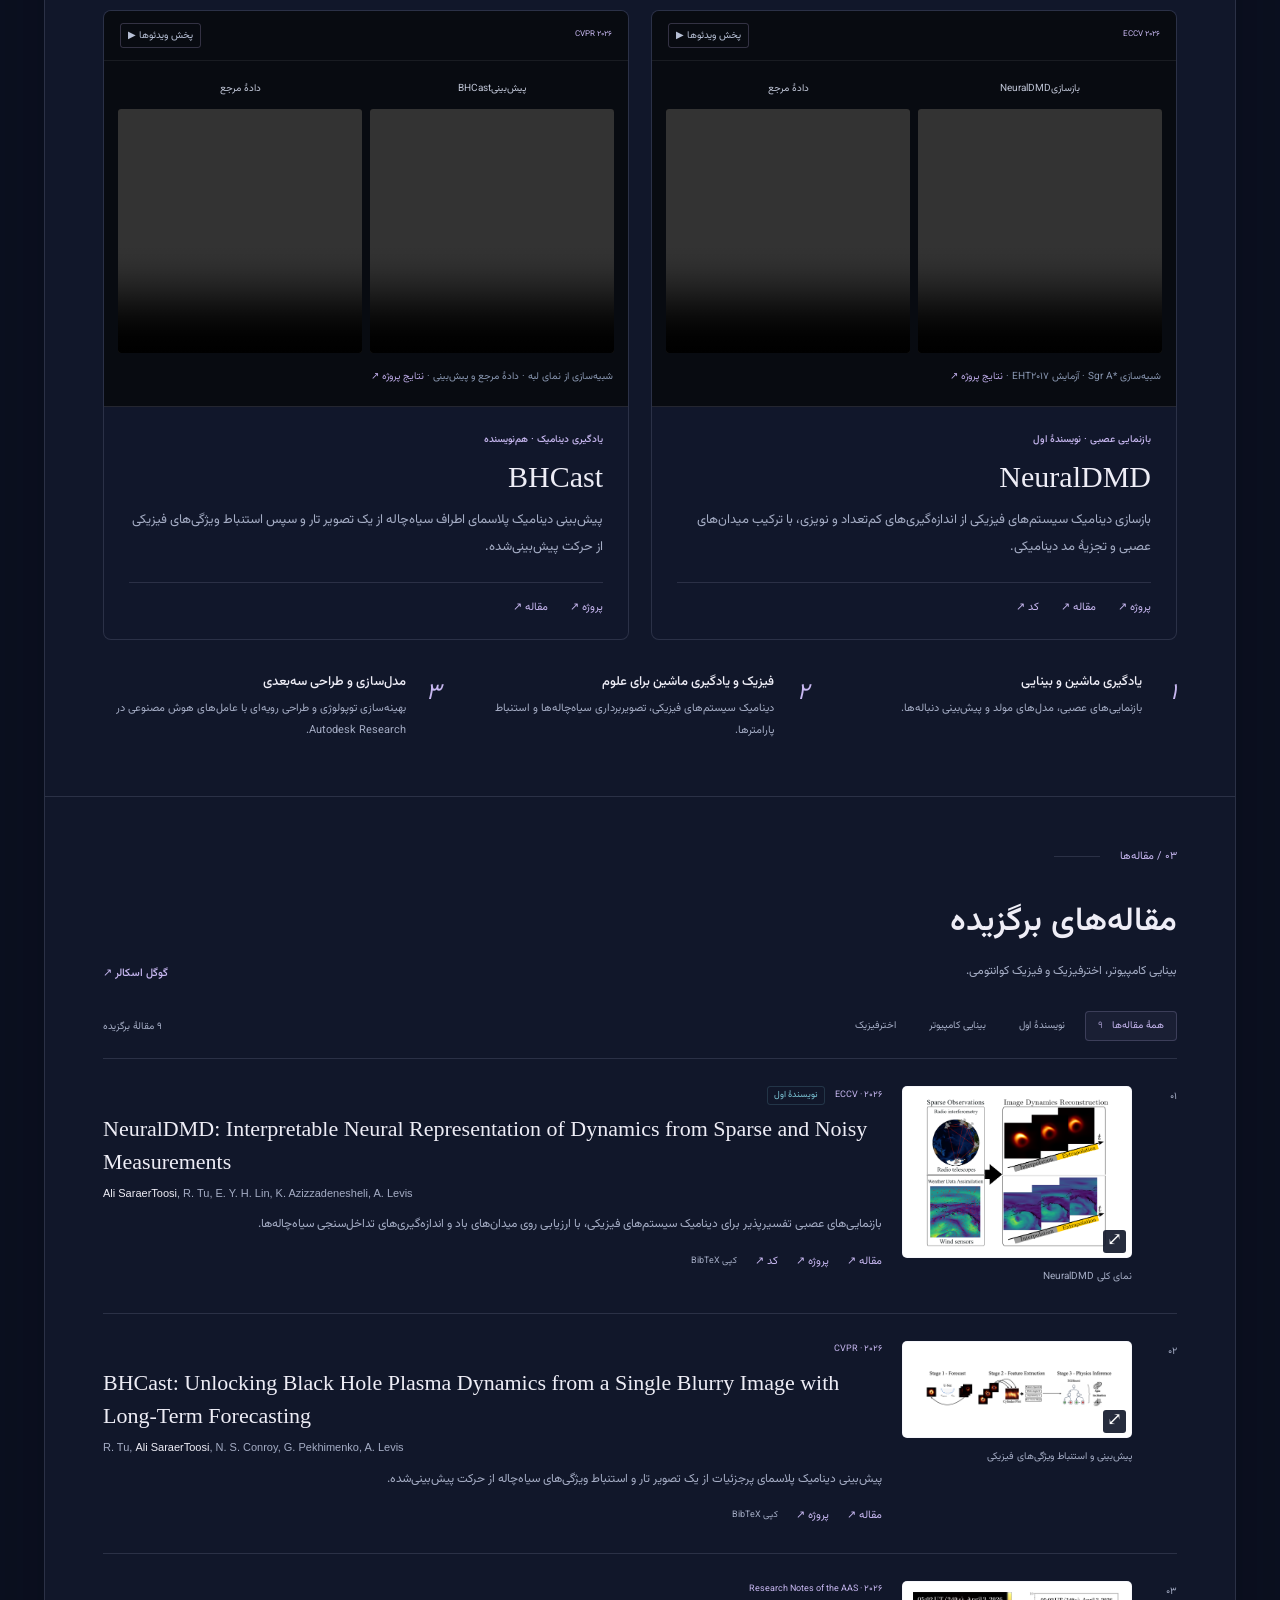
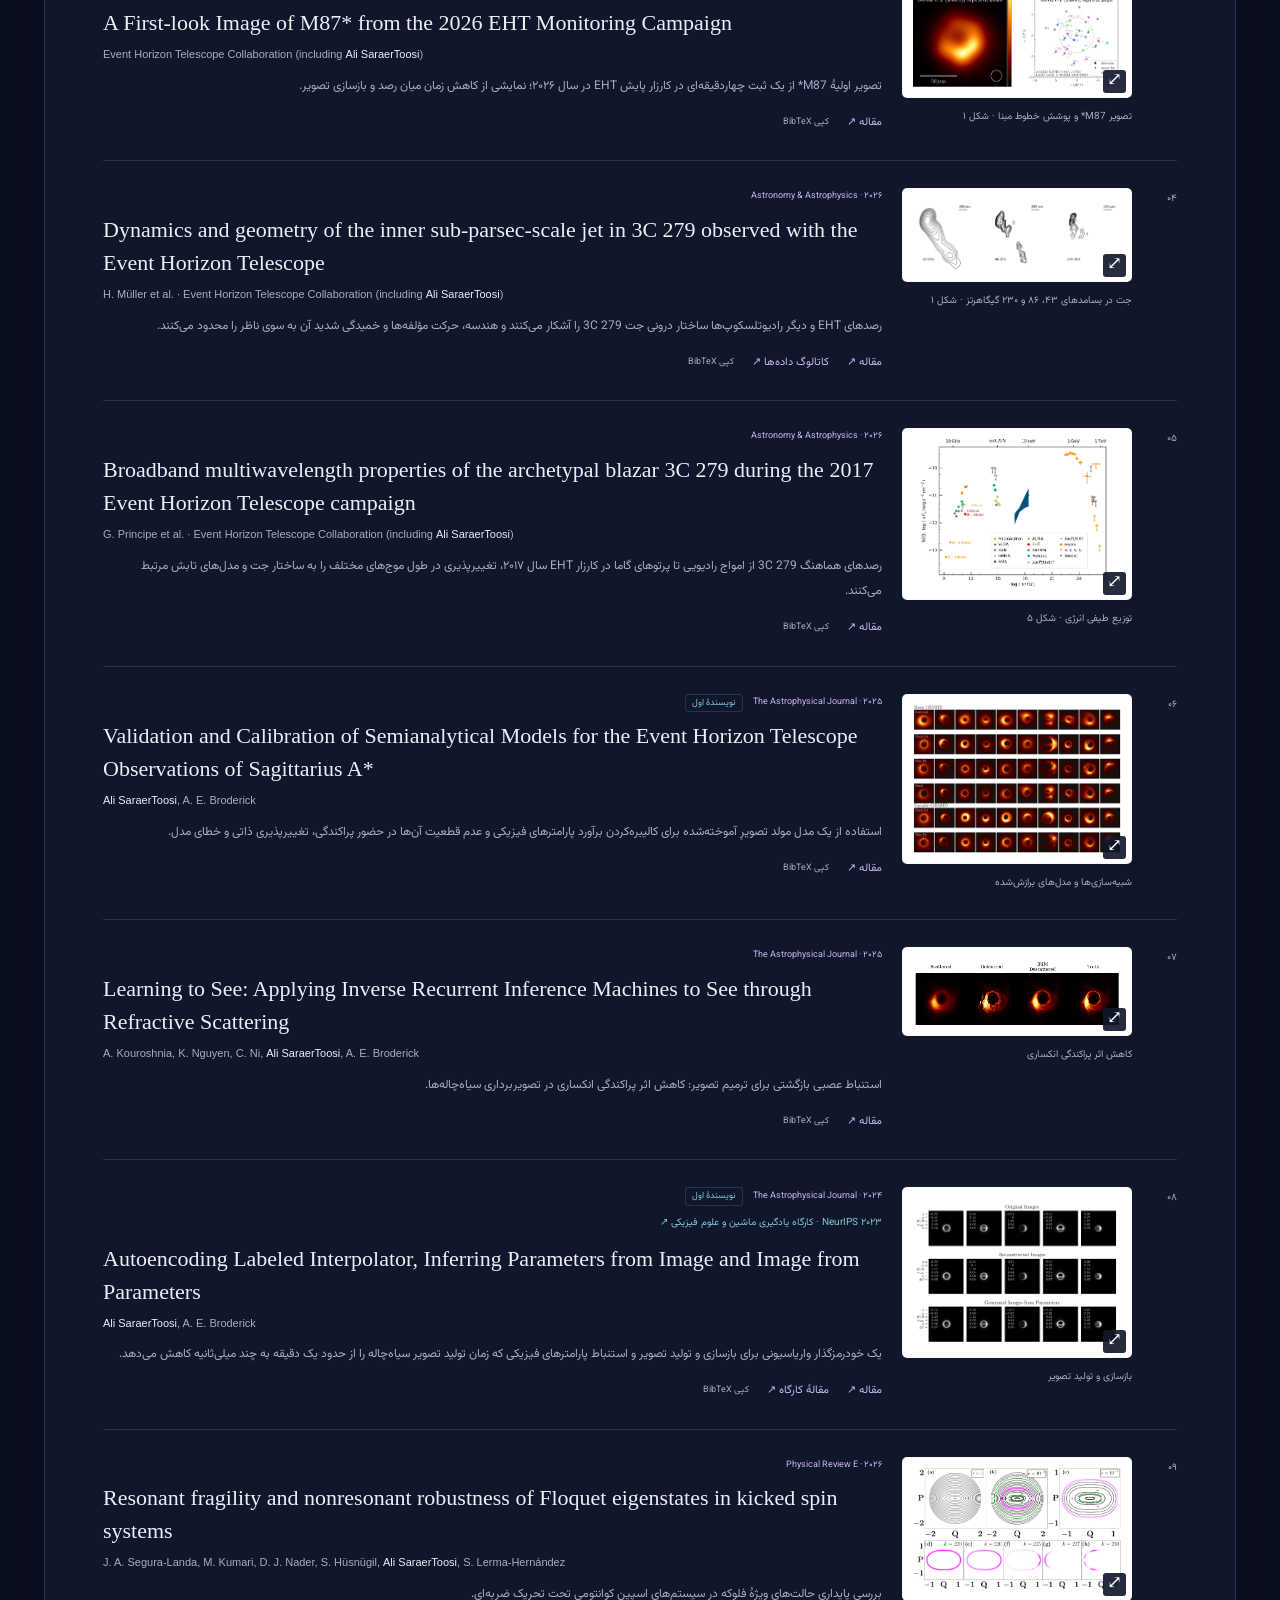
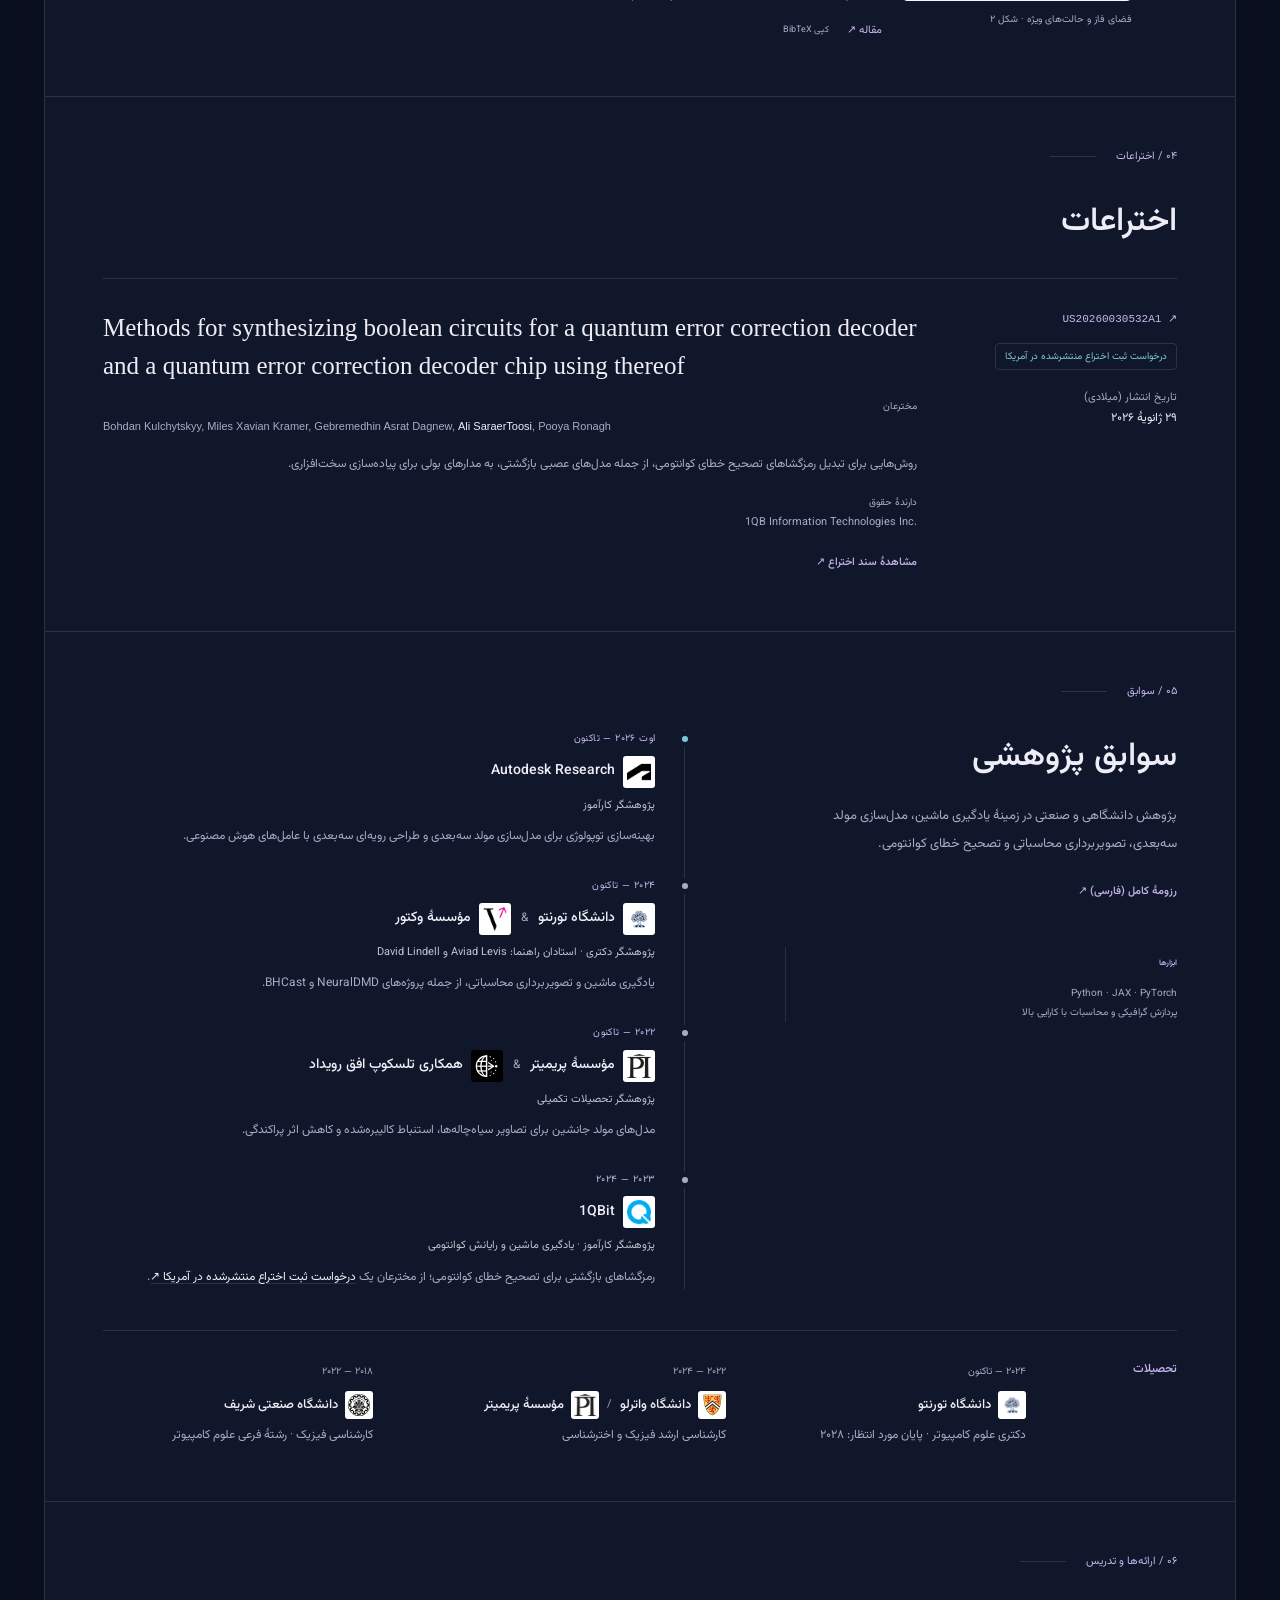
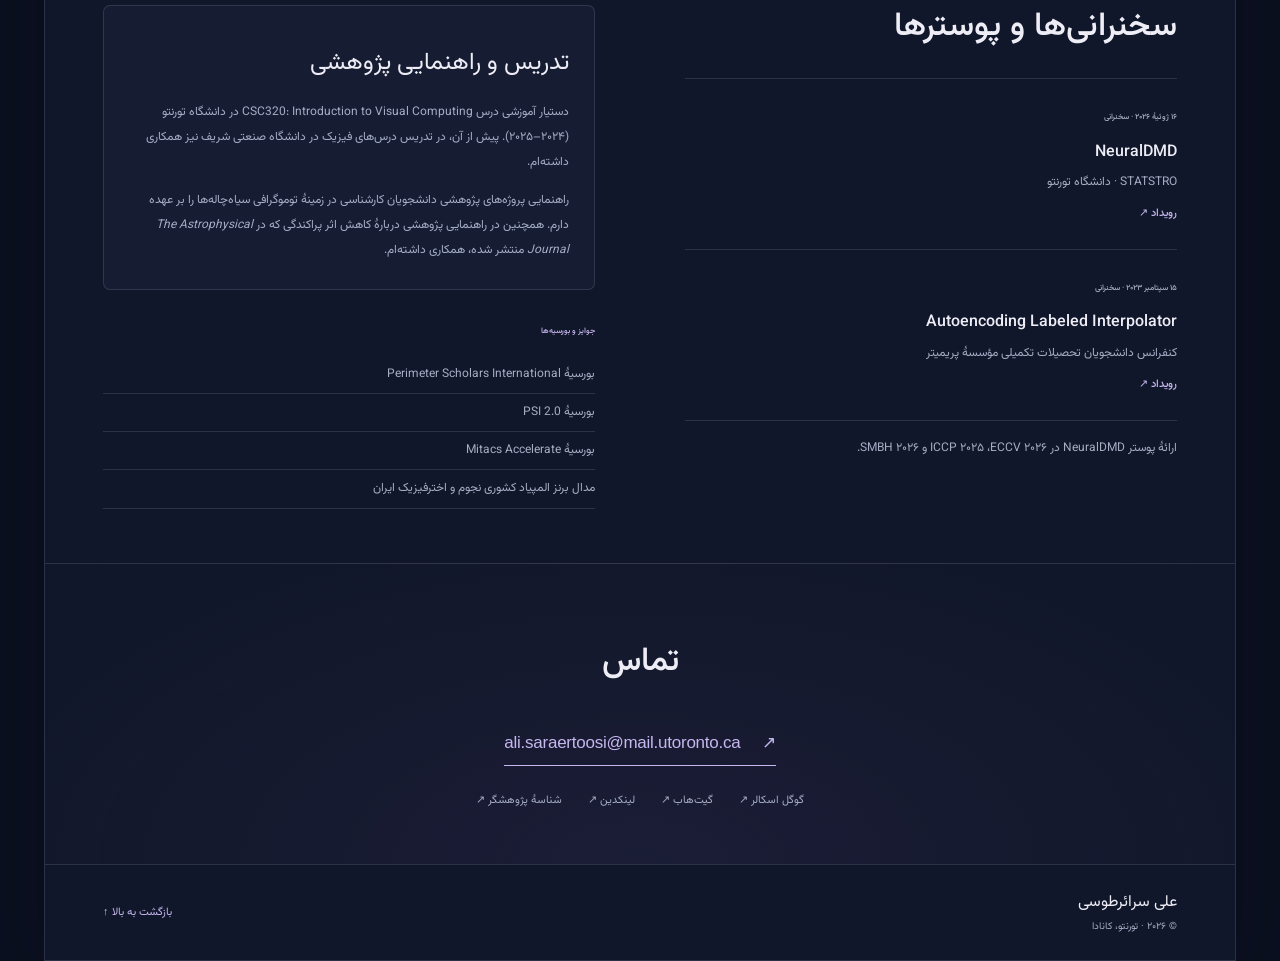
==== commit 07c645fe: "Add Persian CV" ====
--- a/fa/index.html
+++ b/fa/index.html
@@ -27,7 +27,7 @@
       <button class="menu-toggle" type="button" aria-label="فهرست راهبری" aria-expanded="false" aria-controls="navigation"><span class="menu-label">فهرست</span> <span aria-hidden="true">☰</span></button>
       <nav id="navigation" aria-label="راهبری اصلی">
         <a href="#research">پژوهش</a><a href="#publications">مقاله‌ها</a><a href="#patents">اختراعات</a><a href="#experience">سوابق</a><a href="#talks">ارائه‌ها</a>
-        <a class="nav-cv" href="../assets/Ali_SaraerToosi_resume.pdf" target="_blank" rel="noopener">رزومه (انگلیسی) <span aria-hidden="true">↗</span></a>
+        <a class="nav-cv" href="../assets/Ali_SaraerToosi_CV_fa.pdf" target="_blank" rel="noopener">رزومه (فارسی) <span aria-hidden="true">↗</span></a>
       </nav>
       <div class="header-controls">
         <div class="language-switch" role="group" aria-label="زبان وب‌سایت" dir="ltr"><a href="../index.html" lang="en" hreflang="en" aria-label="Read the site in English">EN</a><span aria-hidden="true">/</span><a href="../fr/index.html" lang="fr" hreflang="fr" aria-label="Lire le site en français">FR</a><span aria-hidden="true">/</span><a href="index.html" lang="fa" hreflang="fa" aria-label="نسخهٔ فارسی" aria-current="page">فارسی</a></div>
@@ -43,7 +43,7 @@
         <p class="position">دانشجوی دکتری علوم کامپیوتر <span>دانشگاه تورنتو</span></p>
         <h2 class="hero-statement">یادگیری ماشین،<br>بینایی کامپیوتر و فیزیک.</h2>
         <p class="hero-description">من دانشجوی دکتری علوم کامپیوتر در دانشگاه تورنتو هستم و پیشینه‌ای در فیزیک دارم. پژوهش‌هایم در زمینهٔ هوش مصنوعی، بینایی کامپیوتر، دینامیک سیستم‌های فیزیکی و مدل‌سازی مولد سه‌بعدی است.</p>
-        <div class="hero-actions"><a class="button primary" href="#research">پژوهش <span aria-hidden="true">↓</span></a><a class="button secondary" href="../assets/Ali_SaraerToosi_resume.pdf" target="_blank" rel="noopener">رزومه (به انگلیسی) <span aria-hidden="true">↗</span></a></div>
+        <div class="hero-actions"><a class="button primary" href="#research">پژوهش <span aria-hidden="true">↓</span></a><a class="button secondary" href="../assets/Ali_SaraerToosi_CV_fa.pdf" target="_blank" rel="noopener">رزومه (به فارسی) <span aria-hidden="true">↗</span></a></div>
         <div class="hero-note"><span class="status-dot" aria-hidden="true"></span><p>در حال حاضر <a href="#experience"><strong>پژوهشگر کارآموز در <bdi lang="en" dir="ltr">Autodesk Research</bdi> ↗</strong></a></p></div>
       </div>
       <aside class="profile-card" aria-label="معرفی و اطلاعات تماس">
@@ -105,7 +105,7 @@
 
     <section class="section" id="experience" aria-labelledby="experience-title">
       <div class="section-label"><span>۰۵ / سوابق</span><span class="label-line"></span></div>
-      <div class="experience-layout"><div class="experience-intro"><h2 id="experience-title">سوابق پژوهشی</h2><p>پژوهش دانشگاهی و صنعتی در زمینهٔ یادگیری ماشین، مدل‌سازی مولد سه‌بعدی، تصویربرداری محاسباتی و تصحیح خطای کوانتومی.</p><a class="text-link" href="../assets/Ali_SaraerToosi_resume.pdf" target="_blank" rel="noopener">رزومهٔ کامل (انگلیسی) ↗</a><div class="skills-note"><span class="eyebrow">ابزارها</span><p><bdi lang="en" dir="ltr">Python · JAX · PyTorch</bdi><br>پردازش گرافیکی و محاسبات با کارایی بالا</p></div></div><div class="timeline"><article><span class="timeline-dot"></span><p class="timeline-date">اوت ۲۰۲۶ — تاکنون</p><h3 class="affiliation-heading"><span class="organization"><img class="organization-logo organization-logo--autodesk" src="../assets/logos/autodesk.png" alt="" width="32" height="32" loading="lazy" decoding="async"><span>Autodesk Research</span></span></h3><p class="timeline-role">پژوهشگر کارآموز</p><p>بهینه‌سازی توپولوژی برای مدل‌سازی مولد سه‌بعدی و طراحی رویه‌ای سه‌بعدی با عامل‌های هوش مصنوعی.</p></article><article><span class="timeline-dot"></span><p class="timeline-date">۲۰۲۴ — تاکنون</p><h3 class="affiliation-heading"><span class="organization"><img class="organization-logo organization-logo--toronto" src="../assets/logos/toronto.png" alt="" width="32" height="32" loading="lazy" decoding="async"><span>دانشگاه تورنتو</span></span><span class="organization-separator" aria-hidden="true">&amp;</span><span class="organization"><img class="organization-logo organization-logo--vector" src="../assets/logos/vector.png" alt="" width="32" height="32" loading="lazy" decoding="async"><span>مؤسسهٔ وکتور</span></span></h3><p class="timeline-role">پژوهشگر دکتری · استادان راهنما: <bdi lang="en" dir="ltr">Aviad Levis</bdi> و <bdi lang="en" dir="ltr">David Lindell</bdi></p><p>یادگیری ماشین و تصویربرداری محاسباتی، از جمله پروژه‌های <bdi lang="en" dir="ltr">NeuralDMD</bdi> و <bdi lang="en" dir="ltr">BHCast</bdi>.</p></article><article><span class="timeline-dot"></span><p class="timeline-date">۲۰۲۲ — تاکنون</p><h3 class="affiliation-heading"><span class="organization"><img class="organization-logo organization-logo--perimeter" src="../assets/logos/perimeter.png" alt="" width="32" height="32" loading="lazy" decoding="async"><span>مؤسسهٔ پریمیتر</span></span><span class="organization-separator" aria-hidden="true">&amp;</span><span class="organization"><img class="organization-logo organization-logo--eht" src="../assets/logos/eht.svg" alt="" width="32" height="32" loading="lazy" decoding="async"><span>همکاری تلسکوپ افق رویداد</span></span></h3><p class="timeline-role">پژوهشگر تحصیلات تکمیلی</p><p>مدل‌های مولد جانشین برای تصاویر سیاه‌چاله‌ها، استنباط کالیبره‌شده و کاهش اثر پراکندگی.</p></article><article><span class="timeline-dot"></span><p class="timeline-date">۲۰۲۳ — ۲۰۲۴</p><h3 class="affiliation-heading"><span class="organization"><img class="organization-logo organization-logo--1qbit" src="../assets/logos/1qbit.png" alt="" width="32" height="32" loading="lazy" decoding="async"><span>1QBit</span></span></h3><p class="timeline-role">پژوهشگر کارآموز · یادگیری ماشین و رایانش کوانتومی</p><p>رمزگشاهای بازگشتی برای تصحیح خطای کوانتومی؛ از مخترعان یک <a href="#patents">درخواست ثبت اختراع منتشرشده در آمریکا ↗</a>.</p></article></div></div>
+      <div class="experience-layout"><div class="experience-intro"><h2 id="experience-title">سوابق پژوهشی</h2><p>پژوهش دانشگاهی و صنعتی در زمینهٔ یادگیری ماشین، مدل‌سازی مولد سه‌بعدی، تصویربرداری محاسباتی و تصحیح خطای کوانتومی.</p><a class="text-link" href="../assets/Ali_SaraerToosi_CV_fa.pdf" target="_blank" rel="noopener">رزومهٔ کامل (فارسی) ↗</a><div class="skills-note"><span class="eyebrow">ابزارها</span><p><bdi lang="en" dir="ltr">Python · JAX · PyTorch</bdi><br>پردازش گرافیکی و محاسبات با کارایی بالا</p></div></div><div class="timeline"><article><span class="timeline-dot"></span><p class="timeline-date">اوت ۲۰۲۶ — تاکنون</p><h3 class="affiliation-heading"><span class="organization"><img class="organization-logo organization-logo--autodesk" src="../assets/logos/autodesk.png" alt="" width="32" height="32" loading="lazy" decoding="async"><span>Autodesk Research</span></span></h3><p class="timeline-role">پژوهشگر کارآموز</p><p>بهینه‌سازی توپولوژی برای مدل‌سازی مولد سه‌بعدی و طراحی رویه‌ای سه‌بعدی با عامل‌های هوش مصنوعی.</p></article><article><span class="timeline-dot"></span><p class="timeline-date">۲۰۲۴ — تاکنون</p><h3 class="affiliation-heading"><span class="organization"><img class="organization-logo organization-logo--toronto" src="../assets/logos/toronto.png" alt="" width="32" height="32" loading="lazy" decoding="async"><span>دانشگاه تورنتو</span></span><span class="organization-separator" aria-hidden="true">&amp;</span><span class="organization"><img class="organization-logo organization-logo--vector" src="../assets/logos/vector.png" alt="" width="32" height="32" loading="lazy" decoding="async"><span>مؤسسهٔ وکتور</span></span></h3><p class="timeline-role">پژوهشگر دکتری · استادان راهنما: <bdi lang="en" dir="ltr">Aviad Levis</bdi> و <bdi lang="en" dir="ltr">David Lindell</bdi></p><p>یادگیری ماشین و تصویربرداری محاسباتی، از جمله پروژه‌های <bdi lang="en" dir="ltr">NeuralDMD</bdi> و <bdi lang="en" dir="ltr">BHCast</bdi>.</p></article><article><span class="timeline-dot"></span><p class="timeline-date">۲۰۲۲ — تاکنون</p><h3 class="affiliation-heading"><span class="organization"><img class="organization-logo organization-logo--perimeter" src="../assets/logos/perimeter.png" alt="" width="32" height="32" loading="lazy" decoding="async"><span>مؤسسهٔ پریمیتر</span></span><span class="organization-separator" aria-hidden="true">&amp;</span><span class="organization"><img class="organization-logo organization-logo--eht" src="../assets/logos/eht.svg" alt="" width="32" height="32" loading="lazy" decoding="async"><span>همکاری تلسکوپ افق رویداد</span></span></h3><p class="timeline-role">پژوهشگر تحصیلات تکمیلی</p><p>مدل‌های مولد جانشین برای تصاویر سیاه‌چاله‌ها، استنباط کالیبره‌شده و کاهش اثر پراکندگی.</p></article><article><span class="timeline-dot"></span><p class="timeline-date">۲۰۲۳ — ۲۰۲۴</p><h3 class="affiliation-heading"><span class="organization"><img class="organization-logo organization-logo--1qbit" src="../assets/logos/1qbit.png" alt="" width="32" height="32" loading="lazy" decoding="async"><span>1QBit</span></span></h3><p class="timeline-role">پژوهشگر کارآموز · یادگیری ماشین و رایانش کوانتومی</p><p>رمزگشاهای بازگشتی برای تصحیح خطای کوانتومی؛ از مخترعان یک <a href="#patents">درخواست ثبت اختراع منتشرشده در آمریکا ↗</a>.</p></article></div></div>
       <div class="education"><p class="eyebrow">تحصیلات</p><div><span class="education-years">۲۰۲۴ — تاکنون</span><h3 class="affiliation-heading"><span class="organization"><img class="organization-logo organization-logo--toronto" src="../assets/logos/toronto.png" alt="" width="32" height="32" loading="lazy" decoding="async"><span>دانشگاه تورنتو</span></span></h3><p>دکتری علوم کامپیوتر · پایان مورد انتظار: ۲۰۲۸</p></div><div><span class="education-years">۲۰۲۲ — ۲۰۲۴</span><h3 class="affiliation-heading"><span class="organization"><img class="organization-logo organization-logo--waterloo" src="../assets/logos/waterloo.svg" alt="" width="32" height="32" loading="lazy" decoding="async"><span>دانشگاه واترلو</span></span><span class="organization-separator" aria-hidden="true">/</span><span class="organization"><img class="organization-logo organization-logo--perimeter" src="../assets/logos/perimeter.png" alt="" width="32" height="32" loading="lazy" decoding="async"><span>مؤسسهٔ پریمیتر</span></span></h3><p>کارشناسی ارشد فیزیک و اخترشناسی</p></div><div><span class="education-years">۲۰۱۸ — ۲۰۲۲</span><h3 class="affiliation-heading"><span class="organization"><img class="organization-logo organization-logo--sharif" src="../assets/logos/sharif.svg" alt="" width="32" height="32" loading="lazy" decoding="async"><span>دانشگاه صنعتی شریف</span></span></h3><p>کارشناسی فیزیک · رشتهٔ فرعی علوم کامپیوتر</p></div></div>
     </section>
 
